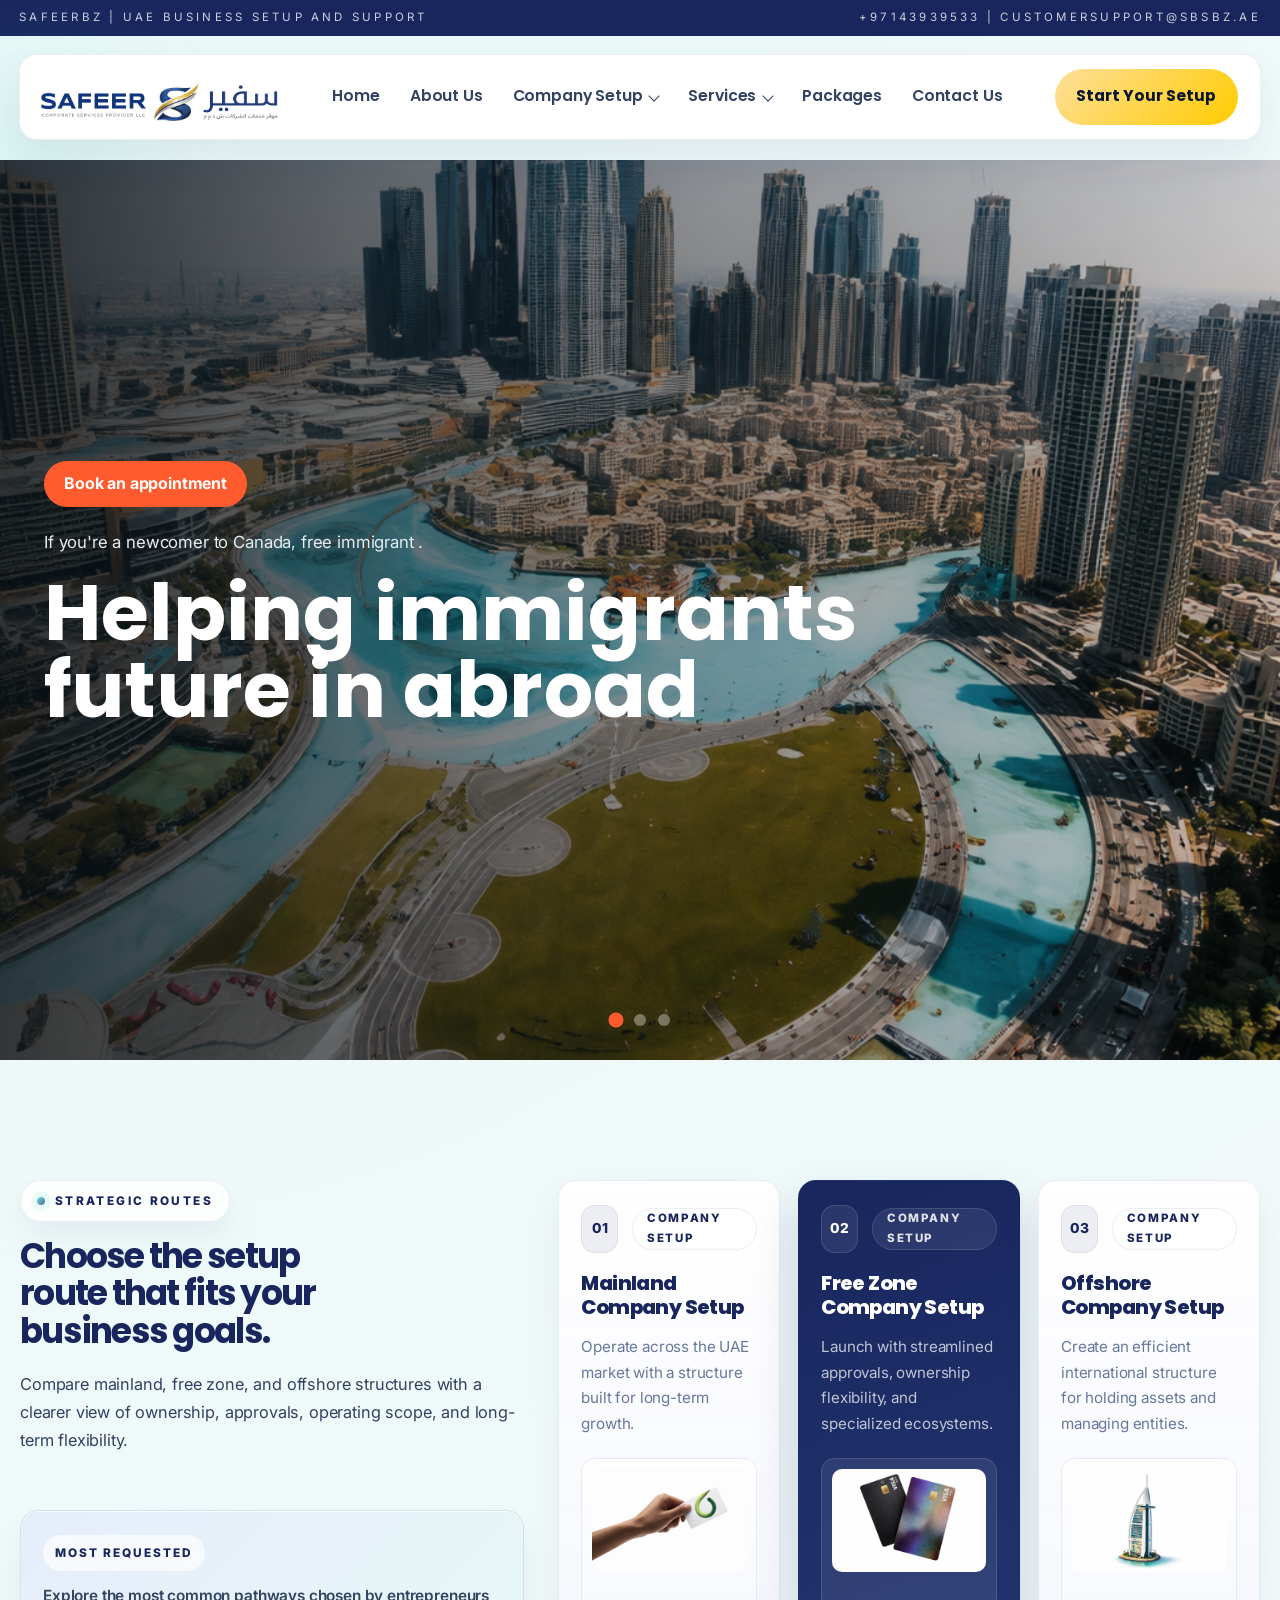
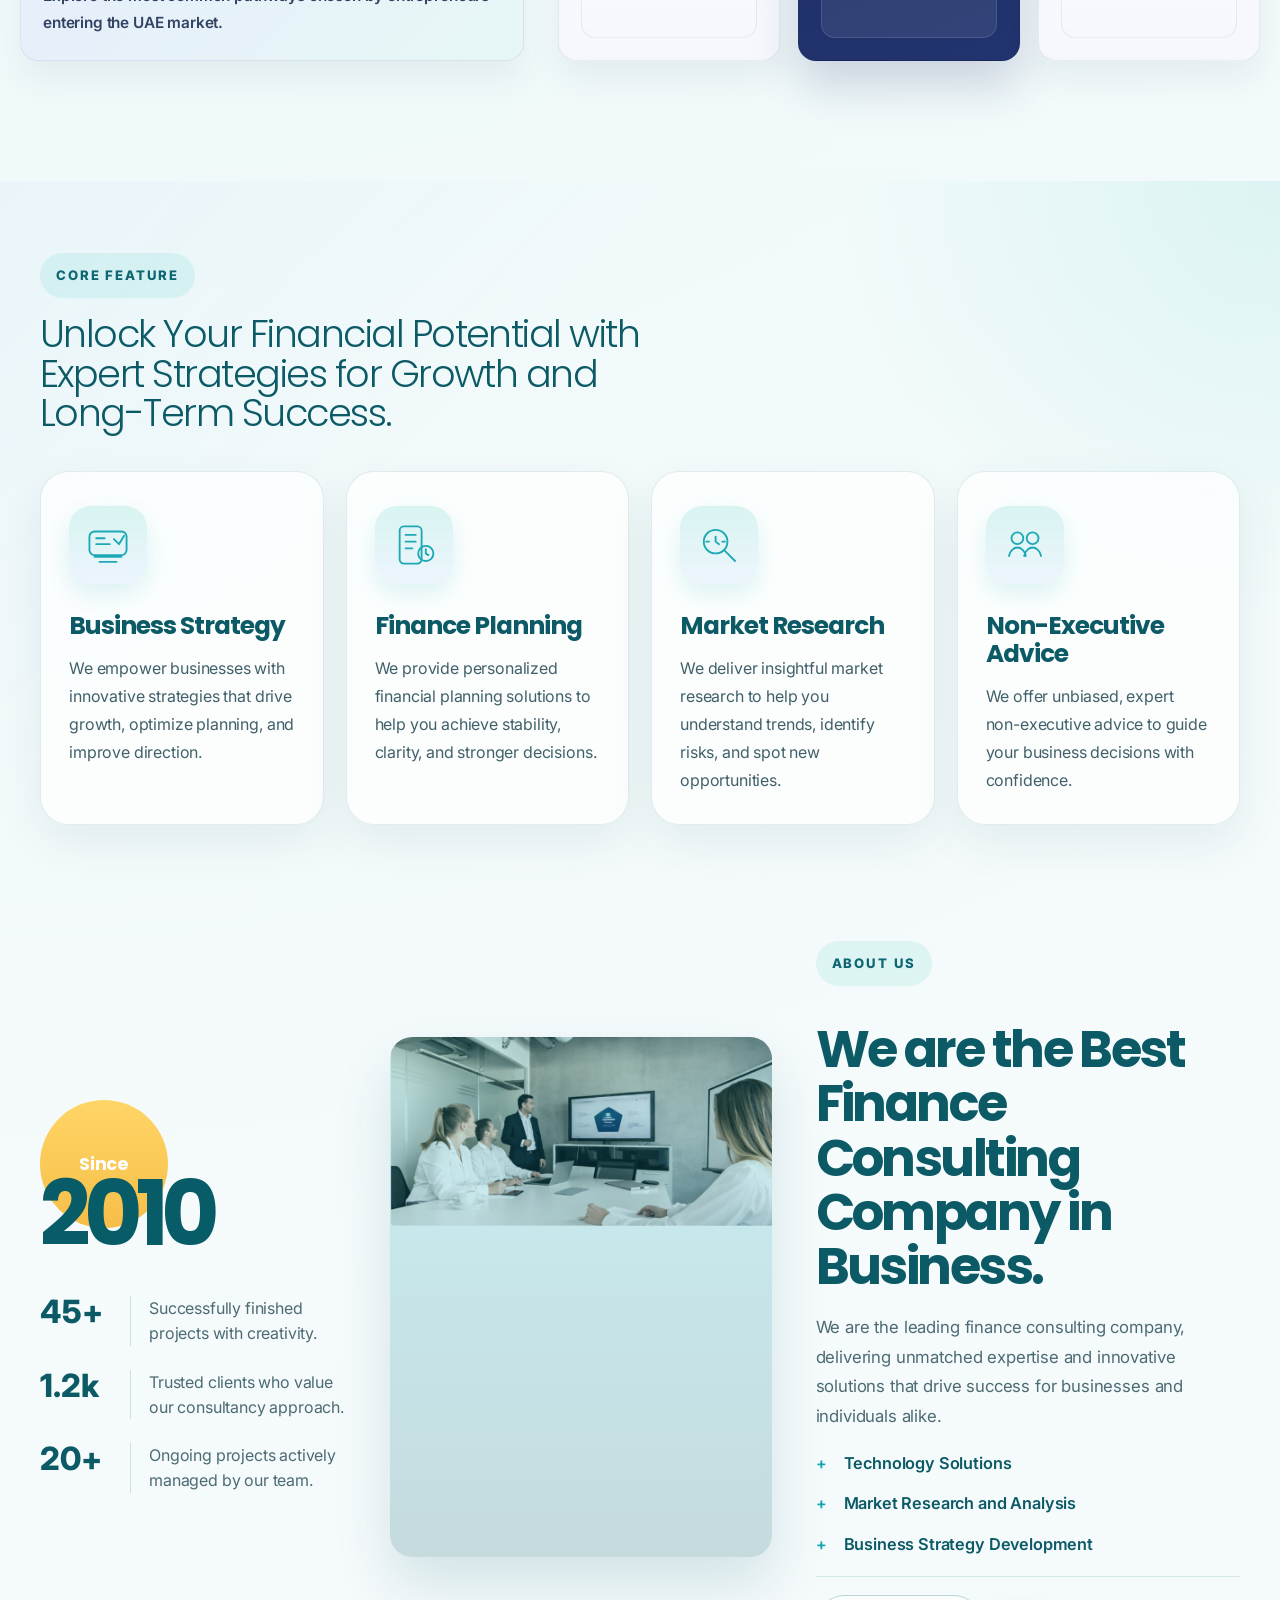
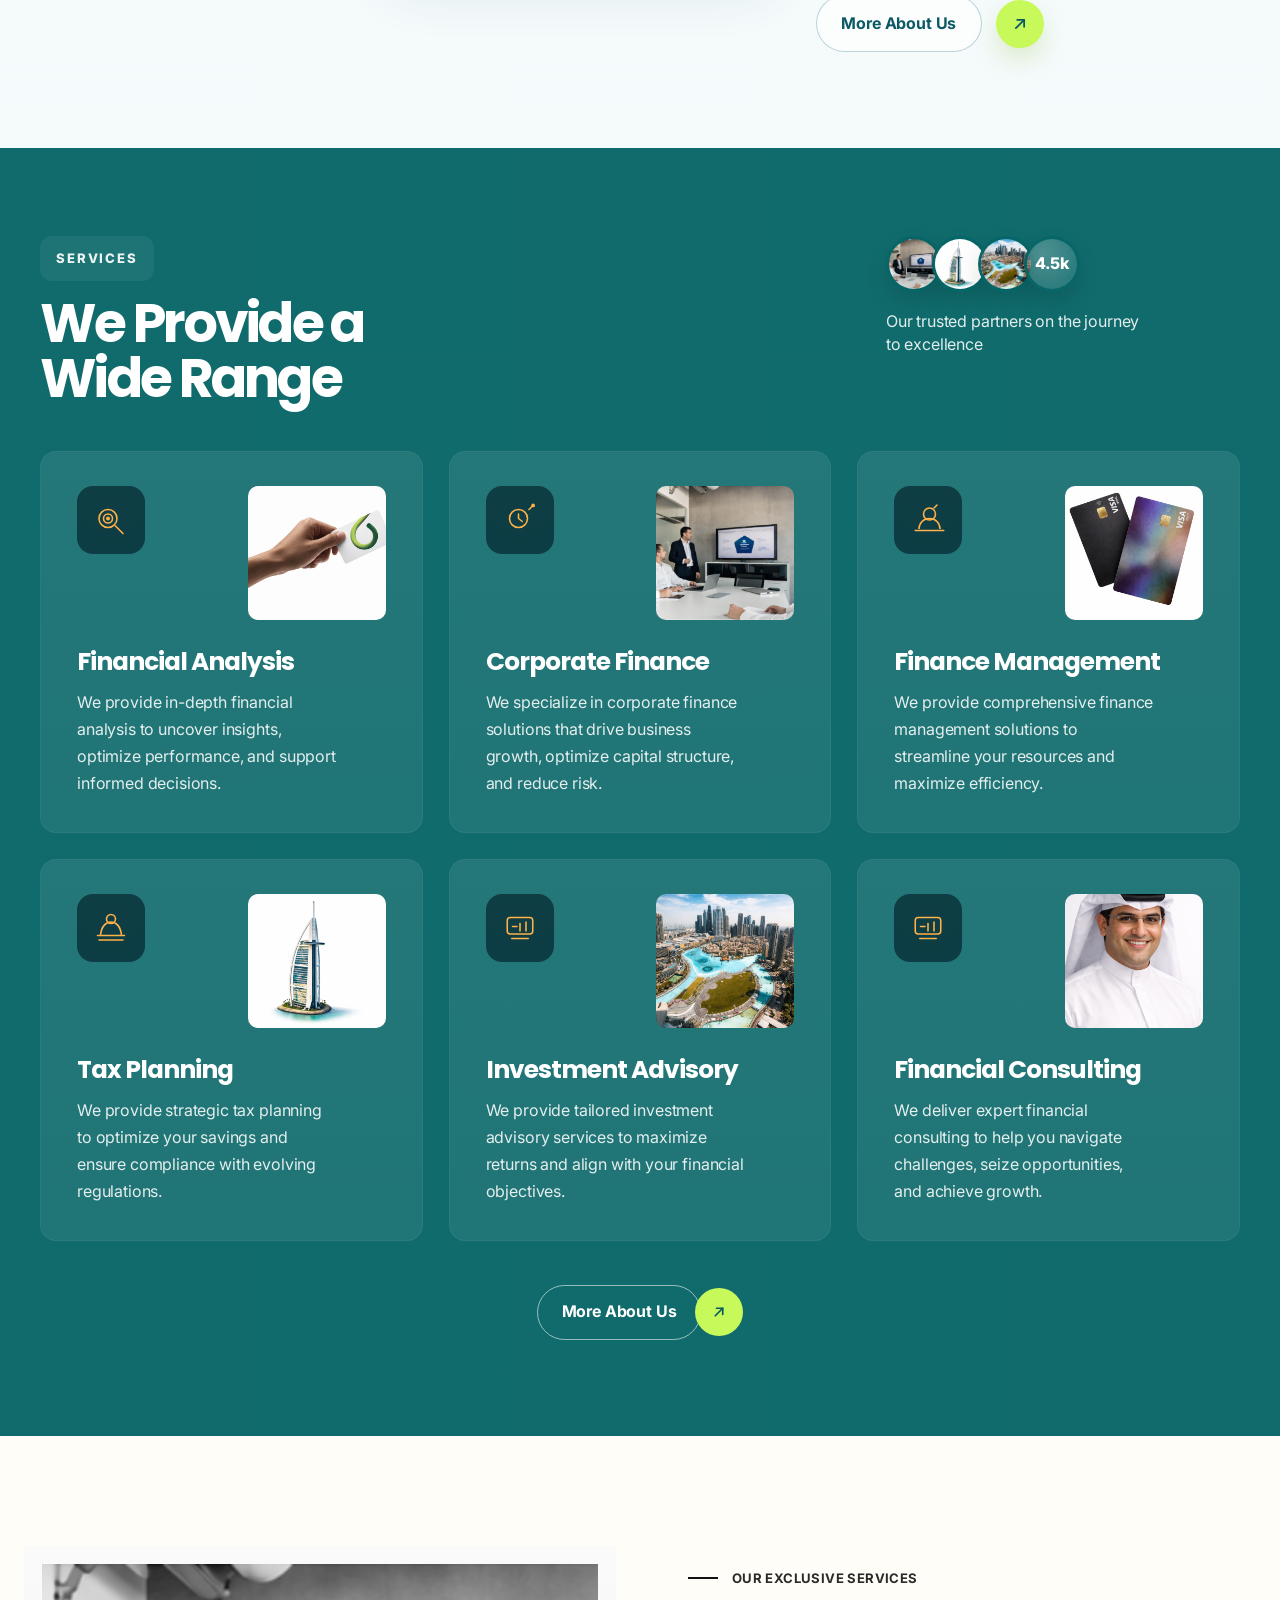
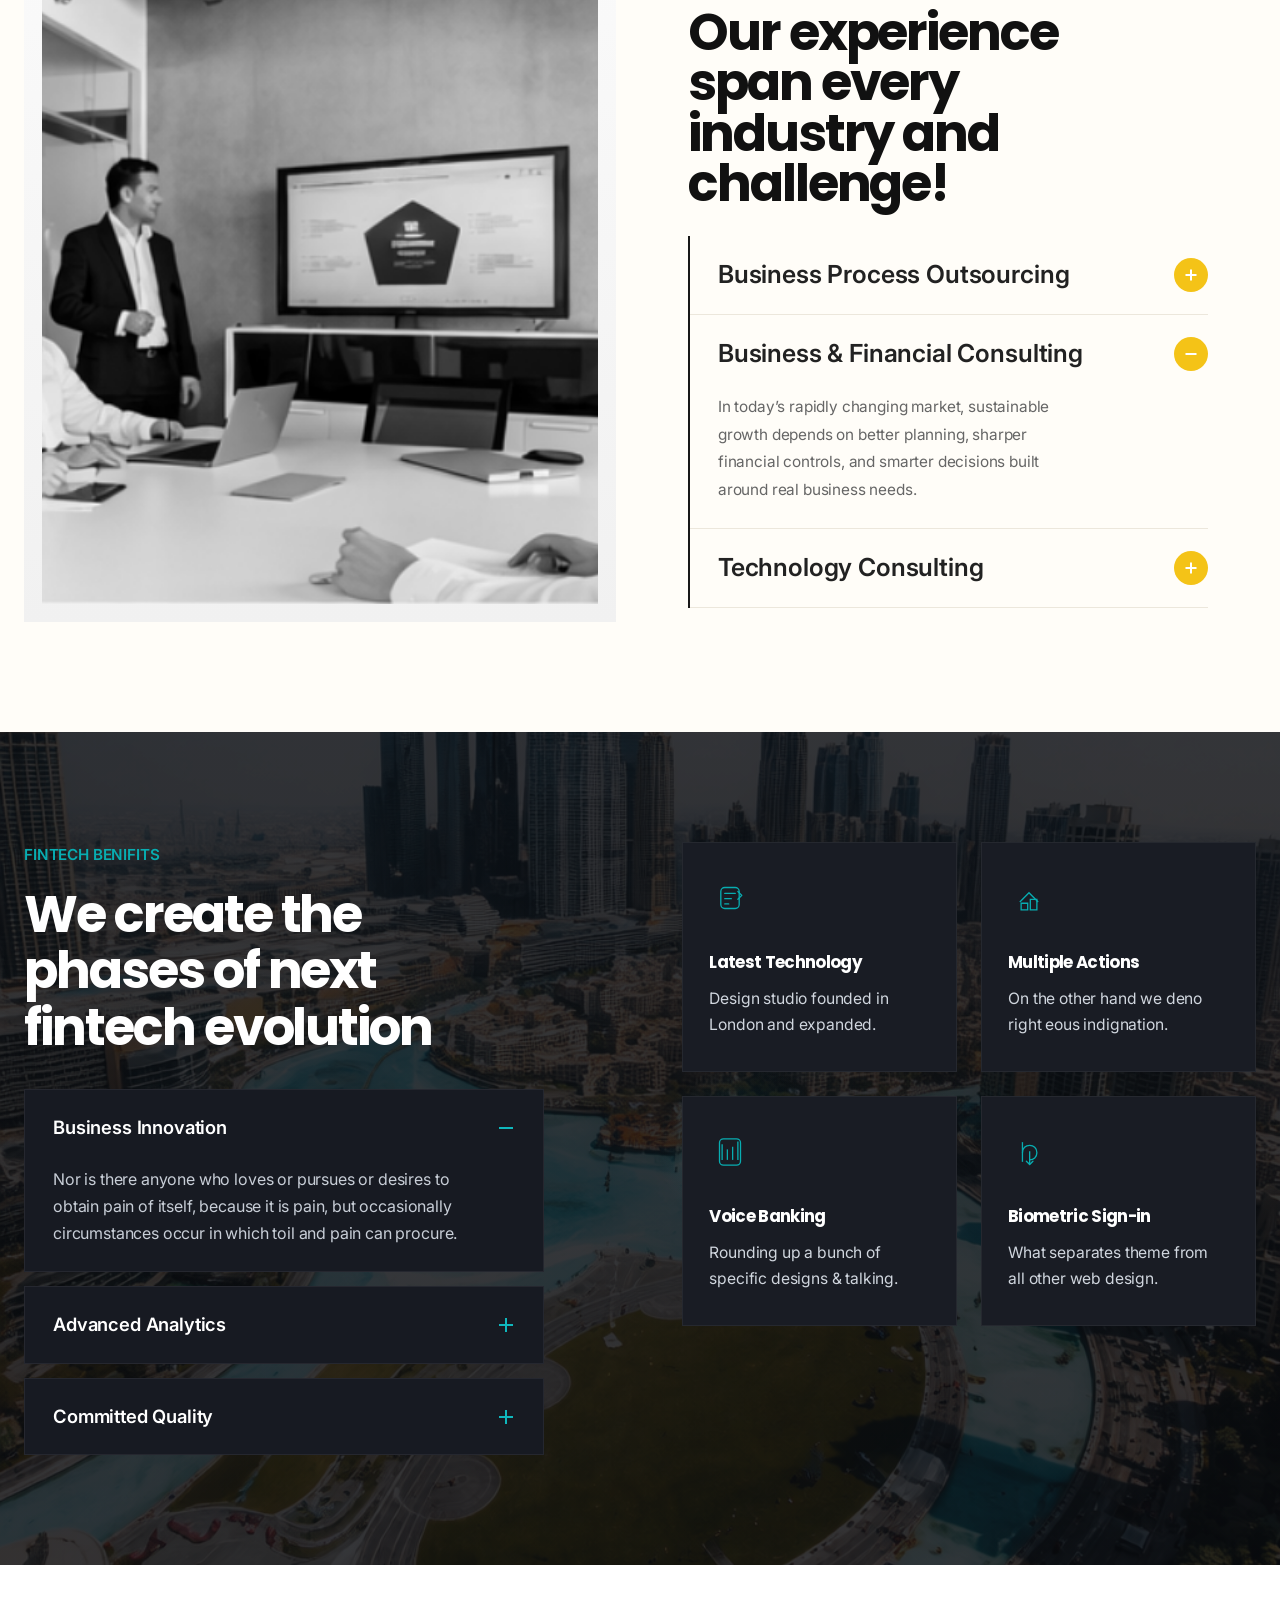
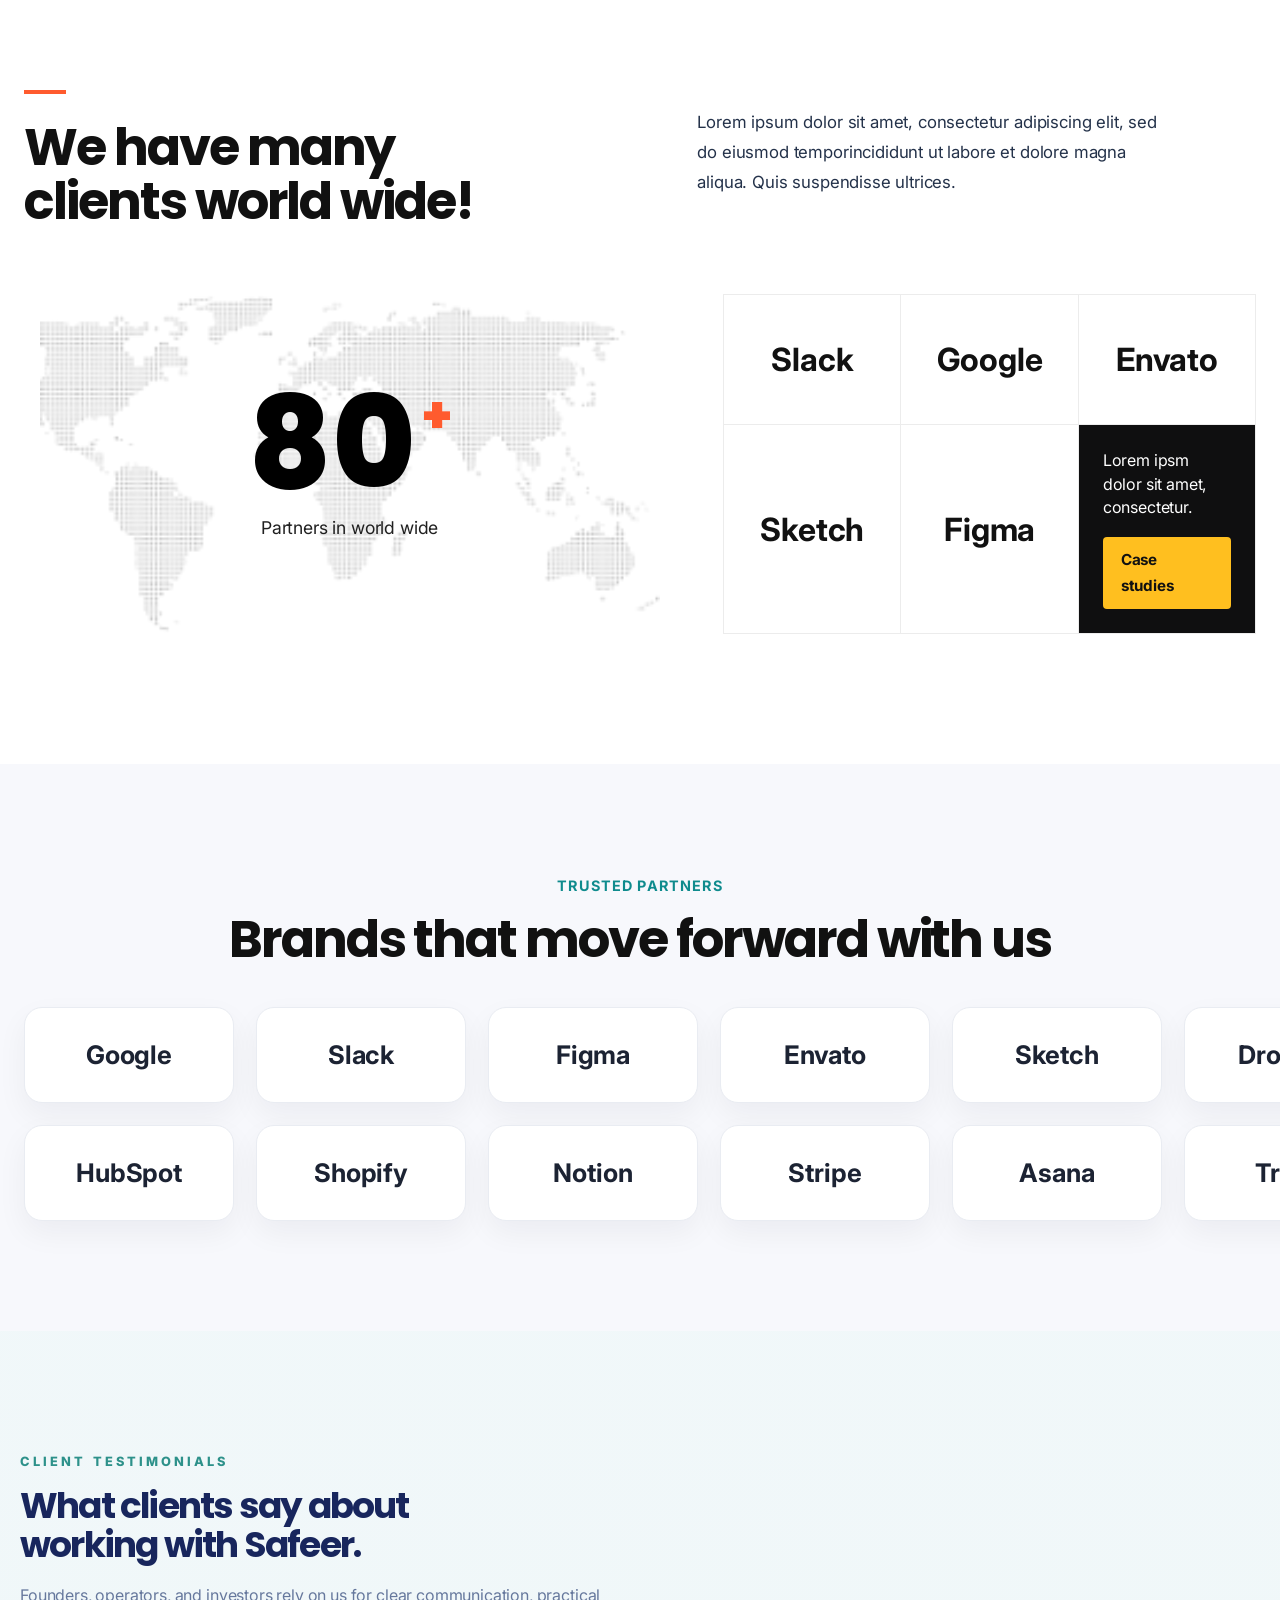
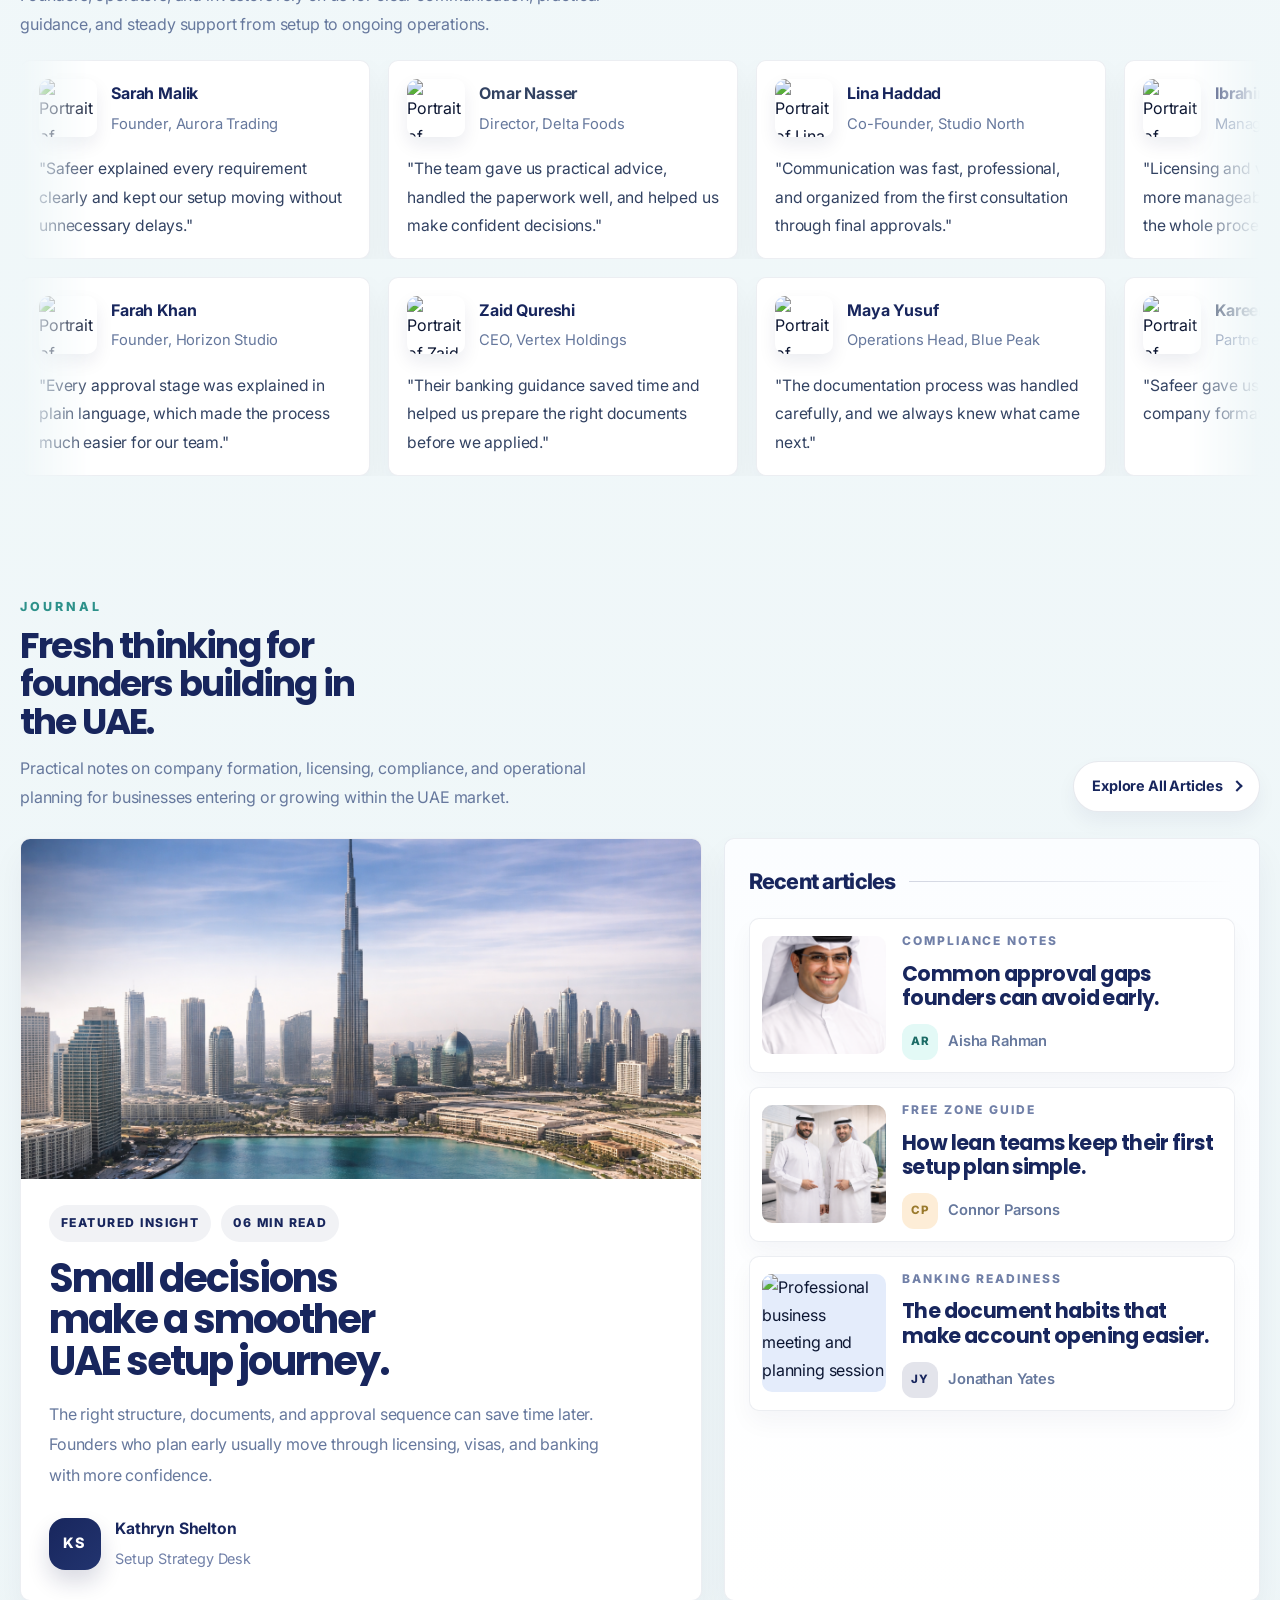
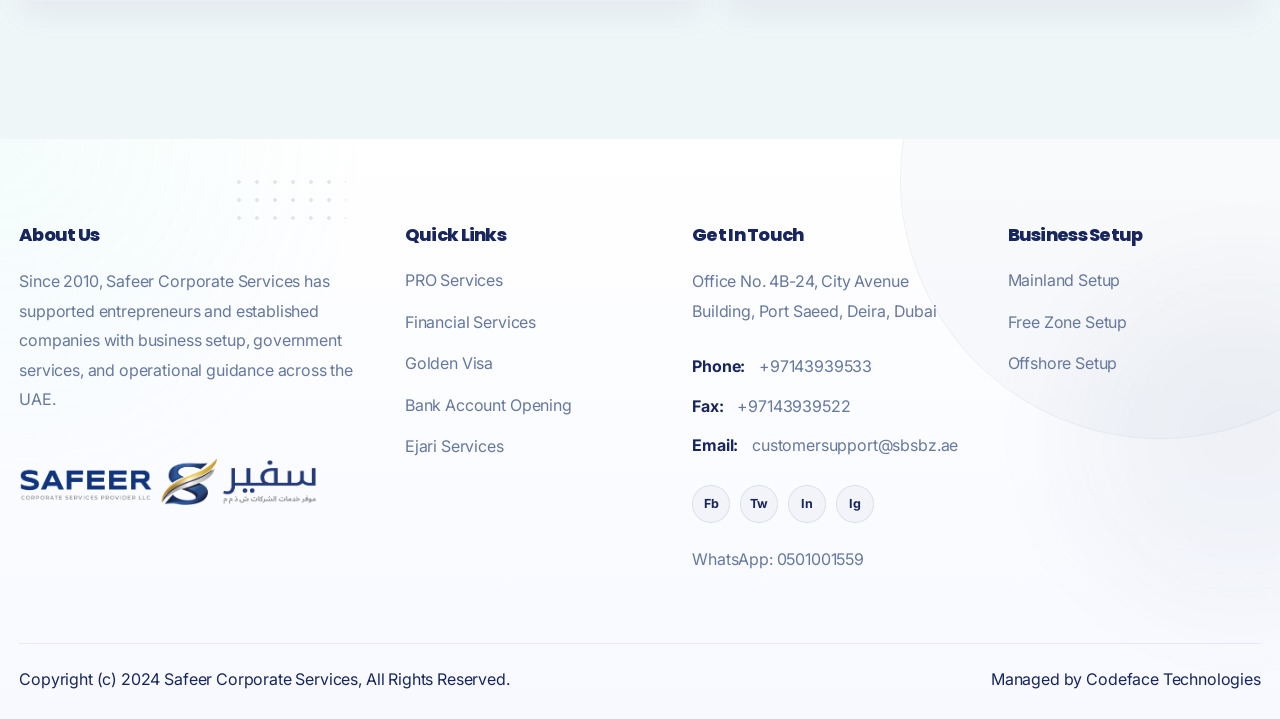
==== safeerbz-ui/index.html @ 19d8e3ab "new updates" ====
<!doctype html>
<html lang="en">
    <head>
        <meta charset="UTF-8" />
        <meta name="viewport" content="width=device-width, initial-scale=1.0" />
        <title>Safeer Business Services</title>
        <link rel="preconnect" href="https://fonts.googleapis.com" />
        <link rel="preconnect" href="https://fonts.gstatic.com" crossorigin />
        <link
            href="https://fonts.googleapis.com/css2?family=Inter:wght@400;500;600;700;800&family=JetBrains+Mono:wght@500;700&family=Poppins:wght@600;700;800&display=swap"
            rel="stylesheet"
        />
        <link rel="stylesheet" href="styles.css" />
        <link rel="stylesheet" href="/safeerbz-ui/new-safeerbx/consultio-hero.css" />
    </head>
    <body>
        <div class="site-shell">
            <div class="topbar">
                <div class="topbar__inner">
                    <p>SAFEERBZ | UAE business setup and support</p>
                    <p>+97143939533 | customersupport@sbsbz.ae</p>
                </div>
            </div>

            <header class="header-wrap">
                <div class="header-card">
                    <a class="brand" href="index.html" aria-label="Safeer home">
                        <img src="assets/Safeer Logo final.png" alt="Safeer logo" />
                    </a>

                    <button class="nav-toggle" type="button" aria-expanded="false" aria-controls="site-nav">
                        <span></span>
                        <span></span>
                        <span></span>
                    </button>

                    <nav class="site-nav" id="site-nav">
                        <a class="site-nav__link" href="index.html">Home</a>
                        <a class="site-nav__link" href="about.html">About Us</a>
                        <div class="site-nav__dropdown">
                            <span class="site-nav__link site-nav__dropdown-toggle site-nav__link--caret">
                                Company Setup
                            </span>
                            <div class="site-nav__menu">
                                <a class="site-nav__menu-link" href="Mainland_Company_Setup.html">Mainland Company Setup</a>
                                <a class="site-nav__menu-link" href="Free_Zone_Company_Setup.html">Free Zone Company Setup</a>
                                <a class="site-nav__menu-link" href="Offshore_Company_Setup.html">Offshore Company Setup</a>
                            </div>
                        </div>
                        <div class="site-nav__dropdown">
                            <span class="site-nav__link site-nav__dropdown-toggle site-nav__link--caret"> Services </span>
                            <div class="site-nav__menu">
                                <a class="site-nav__menu-link" href="PRO_Services.html">PRO Services</a>
                                <a class="site-nav__menu-link" href="Financial_Services.html">Financial Services</a>
                                <a class="site-nav__menu-link" href="Golden_Visa.html">Golden Visa</a>
                                <a class="site-nav__menu-link" href="Bank_Account_Opening.html">Bank Account Opening</a>
                                <a class="site-nav__menu-link" href="Ejari_Services.html">Ejari Services</a>
                            </div>
                        </div>
                        <a class="site-nav__link" href="#">Packages</a>
                        <a class="site-nav__link" href="#">Contact Us</a>
                    </nav>

                    <a class="btn btn--solid header-cta" href="#">Start Your Setup</a>
                </div>
            </header>

            <main class="page">
                 <section class="consultio-immigration-hero" aria-label="Immigration banner">
  <div class="consultio-immigration-hero__slider">
    <div class="consultio-immigration-hero__slide is-active" style="background-image: url('assets/Hero.jpg');">
      <div class="consultio-immigration-hero__overlay"></div>
      <div class="consultio-immigration-hero__container">
        <div class="consultio-immigration-hero__content">
          <a href="#" class="consultio-immigration-hero__badge">Book an appointment</a>
          <p class="consultio-immigration-hero__sub">If you're a newcomer to Canada, free immigrant .</p>
          <h1>Helping immigrants future in abroad</h1>
        </div>
      </div>
    </div>

    <div class="consultio-immigration-hero__slide" style="background-image: url('assets/why-safeer-meeting.jpg');">
      <div class="consultio-immigration-hero__overlay"></div>
      <div class="consultio-immigration-hero__container">
        <div class="consultio-immigration-hero__content">
          <a href="#" class="consultio-immigration-hero__badge">Book an appointment</a>
          <p class="consultio-immigration-hero__sub">If you're a newcomer to Canada, free immigrant services </p>
          <h1>Taking courses to make easier</h1>
        </div>
      </div>
    </div>

    <div class="consultio-immigration-hero__slide" style="background-image: url('assets/card3.jpg');">
      <div class="consultio-immigration-hero__overlay"></div>
      <div class="consultio-immigration-hero__container">
        <div class="consultio-immigration-hero__content">
          <a href="#" class="consultio-immigration-hero__badge">Book an appointment</a>
          <p class="consultio-immigration-hero__sub">If you're a newcomer to Canada, free immigrant services .</p>
          <h1>Taking courses to make easier</h1>
        </div>
      </div>
    </div>
  </div>

  

  <div class="consultio-immigration-hero__dots">
    <button class="is-active" aria-label="Slide 1"></button>
    <button aria-label="Slide 2"></button>
    <button aria-label="Slide 3"></button>
  </div>
</section>

                <section class="strategic-routes">
                    <div class="strategic-routes__container consultio-features__shell">
                        <div class="strategic-routes__content">
                            <p class="strategic-routes__tag">Strategic Routes</p>
                            <h2 class="strategic-routes__title">
                                Choose the setup route that fits your business goals.
                            </h2>
                            <p class="strategic-routes__description">
                                Compare mainland, free zone, and offshore structures with a clearer view of ownership,
                                approvals, operating scope, and long-term flexibility.
                            </p>
                            <div class="strategic-routes__focus">
                            <p class="strategic-routes__focus-tag">Most requested</p>
                                <p class="strategic-routes__focus-text">
                                    Explore the most common pathways chosen by entrepreneurs entering the UAE market.
                                </p>
                            </div>
                        </div>

                        <div class="strategic-routes__cards">
                            <a class="route-card-link" href="Mainland_Company_Setup.html">
                                <article class="route-card">
                                    <div class="route-card__header">
                                        <span class="route-card__number">01</span>
                                        <p class="route-card__tag">Company Setup</p>
                                    </div>
                                    <h3 class="route-card__title">Mainland Company Setup</h3>
                                    <p class="route-card__description">
                                        Operate across the UAE market with a structure built for long-term growth.
                                    </p>
                                    <div class="route-card__image">
                                        <img src="assets/card1.png" alt="Mainland Company Setup" />
                                    </div>
                                </article>
                            </a>

                            <a class="route-card-link" href="Free_Zone_Company_Setup.html">
                                <article class="route-card">
                                    <div class="route-card__header">
                                        <span class="route-card__number">02</span>
                                        <p class="route-card__tag">Company Setup</p>
                                    </div>
                                    <h3 class="route-card__title">Free Zone Company Setup</h3>
                                    <p class="route-card__description">
                                        Launch with streamlined approvals, ownership flexibility, and specialized ecosystems.
                                    </p>
                                    <div class="route-card__image">
                                        <img src="assets/card2.png" alt="Free Zone Company Setup" />
                                    </div>
                                </article>
                            </a>

                            <a class="route-card-link" href="Offshore_Company_Setup.html">
                                <article class="route-card">
                                    <div class="route-card__header">
                                        <span class="route-card__number">03</span>
                                        <p class="route-card__tag">Company Setup</p>
                                    </div>
                                    <h3 class="route-card__title">Offshore Company Setup</h3>
                                    <p class="route-card__description">
                                        Create an efficient international structure for holding assets and managing entities.
                                    </p>
                                    <div class="route-card__image">
                                        <img src="assets/card3.jpg" alt="Offshore Company Setup" />
                                    </div>
                                </article>
                            </a>
                        </div>
                    </div>
                </section>

                <section class="consultio-features" aria-labelledby="consultio-features-title">
      <div class="consultio-features__shell">
        <div class="consultio-features__header">
          <div class="consultio-features__intro">
            <p class="consultio-features__eyebrow">Core Feature</p>
            <h2 id="consultio-features-title">
              Unlock Your Financial Potential with Expert Strategies for Growth and Long-Term Success.
            </h2>
          </div>

          <!-- <a class="consultio-features__cta" href="#">
            <span class="consultio-features__cta-icon" aria-hidden="true">
              <svg viewBox="0 0 24 24" fill="none" role="presentation">
                <path d="M7.5 12H16.5" stroke="currentColor" stroke-width="2" stroke-linecap="round" />
                <path d="M12.5 8L16.5 12L12.5 16" stroke="currentColor" stroke-width="2" stroke-linecap="round" stroke-linejoin="round" />
              </svg>
            </span>
            <span>Specifically For Your Business Find Your Solution</span>
          </a> -->
        </div>

        <div class="consultio-features__grid">
          <article class="consultio-feature-card">
            <div class="consultio-feature-card__icon" aria-hidden="true">
              <svg viewBox="0 0 64 64" fill="none" role="presentation">
                <rect x="10" y="16" width="44" height="28" rx="6" />
                <path d="M16 46H48" stroke-linecap="round" />
                <path d="M22 52H42" stroke-linecap="round" />
                <path d="M18 24H28" stroke-linecap="round" />
                <path d="M18 31H34" stroke-linecap="round" />
                <path d="M39 25L45 31L51 21" stroke-linecap="round" stroke-linejoin="round" />
              </svg>
            </div>
            <h3>Business Strategy</h3>
            <p>We empower businesses with innovative strategies that drive growth, optimize planning, and improve direction.</p>
          </article>

          <article class="consultio-feature-card">
            <div class="consultio-feature-card__icon" aria-hidden="true">
              <svg viewBox="0 0 64 64" fill="none" role="presentation">
                <rect x="15" y="10" width="26" height="44" rx="5" />
                <path d="M22 20H34" stroke-linecap="round" />
                <path d="M22 28H34" stroke-linecap="round" />
                <path d="M22 36H30" stroke-linecap="round" />
                <circle cx="46" cy="42" r="9" />
                <path d="M46 37V42L49 44" stroke-linecap="round" stroke-linejoin="round" />
              </svg>
            </div>
            <h3>Finance Planning</h3>
            <p>We provide personalized financial planning solutions to help you achieve stability, clarity, and stronger decisions.</p>
          </article>

          <article class="consultio-feature-card">
            <div class="consultio-feature-card__icon" aria-hidden="true">
              <svg viewBox="0 0 64 64" fill="none" role="presentation">
                <circle cx="28" cy="28" r="14" />
                <path d="M28 22V28L32 31" stroke-linecap="round" stroke-linejoin="round" />
                <path d="M39 39L51 51" stroke-linecap="round" />
                <path d="M17 28H20" stroke-linecap="round" />
                <path d="M36 28H39" stroke-linecap="round" />
              </svg>
            </div>
            <h3>Market Research</h3>
            <p>We deliver insightful market research to help you understand trends, identify risks, and spot new opportunities.</p>
          </article>

          <article class="consultio-feature-card">
            <div class="consultio-feature-card__icon" aria-hidden="true">
              <svg viewBox="0 0 64 64" fill="none" role="presentation">
                <circle cx="23" cy="24" r="7" />
                <circle cx="41" cy="24" r="7" />
                <path d="M13 45C14.5 38.5 19 35 23 35C27 35 31.5 38.5 33 45" stroke-linecap="round" />
                <path d="M31 45C32.5 38.5 37 35 41 35C45 35 49.5 38.5 51 45" stroke-linecap="round" />
              </svg>
            </div>
            <h3>Non-Executive Advice</h3>
            <p>We offer unbiased, expert non-executive advice to guide your business decisions with confidence.</p>
          </article>
        </div>
      </div>
    </section><section class="consultio-about" aria-labelledby="consultio-about-title">
      <div class="consultio-about__shell">
        <div class="consultio-about__year-panel">
          <div class="consultio-about__year-badge">Since</div>
          <div class="consultio-about__year">2010</div>

          <div class="consultio-about__stats">
            <article class="consultio-about__stat">
              <strong>45+</strong>
              <p>Successfully finished projects with creativity.</p>
            </article>
            <article class="consultio-about__stat">
              <strong>1.2k</strong>
              <p>Trusted clients who value our consultancy approach.</p>
            </article>
            <article class="consultio-about__stat">
              <strong>20+</strong>
              <p>Ongoing projects actively managed by our team.</p>
            </article>
          </div>
        </div>

        <div class="consultio-about__media">
          <img src="assets/why-safeer-meeting.jpg" alt="Safeer team in a financial consulting meeting" />
        </div>

        <div class="consultio-about__content">
          <p class="consultio-about__eyebrow">About Us</p>
          <h2 id="consultio-about-title">We are the Best Finance Consulting Company in Business.</h2>
          <p class="consultio-about__copy">
            We are the leading finance consulting company, delivering unmatched expertise and innovative solutions that
            drive success for businesses and individuals alike.
          </p>

          <ul class="consultio-about__list">
            <li>Technology Solutions</li>
            <li>Market Research and Analysis</li>
            <li>Business Strategy Development</li>
          </ul>

          <div class="consultio-about__actions">
            <a class="consultio-about__button" href="#">More About Us</a>
            <a class="consultio-about__arrow" href="#" aria-label="More about us">
              <svg viewBox="0 0 24 24" fill="none" role="presentation">
                <path d="M7.5 16.5L16.5 7.5" stroke="currentColor" stroke-width="2" stroke-linecap="round" />
                <path d="M9 7.5H16.5V15" stroke="currentColor" stroke-width="2" stroke-linecap="round" stroke-linejoin="round" />
              </svg>
            </a>
          </div>
        </div>
      </div>
    </section>

     <section class="consultio-services" aria-labelledby="consultio-services-title">
      <div class="consultio-services__shell">
        <div class="consultio-services__header">
          <div class="consultio-services__intro">
            <p class="consultio-services__eyebrow">Services</p>
            <h2 id="consultio-services-title">We Provide a Wide Range </h2>
          </div>

          <div class="consultio-services__trust">
            <div class="consultio-services__avatars" aria-hidden="true">
              <img src="assets/why-safeer-meeting.jpg" alt="" />
              <img src="assets/card3.jpg" alt="" />
              <img src="assets/Hero.jpg" alt="" />
              <span>4.5k</span>
            </div>
            <p>Our trusted partners on the journey to excellence</p>
          </div>
        </div>

        <div class="consultio-services__grid">
          <article class="consultio-service-card">
            <div class="consultio-service-card__overlay"></div>
            <div class="consultio-service-card__media">
              <div class="consultio-service-card__icon" aria-hidden="true">
                <svg viewBox="0 0 64 64" fill="none" role="presentation">
                  <circle cx="28" cy="30" r="12" />
                  <circle cx="28" cy="30" r="6" />
                  <path d="M38 40L48 50" stroke-linecap="round" />
                  <circle cx="28" cy="30" r="2.6" fill="currentColor" stroke="none" />
                </svg>
              </div>
              <img src="assets/card1.png" alt="Financial analysis discussion" />
            </div>
            <h3>Financial Analysis</h3>
            <p>We provide in-depth financial analysis to uncover insights, optimize performance, and support informed decisions.</p>
          </article>

          <article class="consultio-service-card">
            <div class="consultio-service-card__overlay"></div>
            <div class="consultio-service-card__media">
              <div class="consultio-service-card__icon" aria-hidden="true">
                <svg viewBox="0 0 64 64" fill="none" role="presentation">
                  <circle cx="30" cy="30" r="12" />
                  <path d="M30 24V30L35 34" stroke-linecap="round" stroke-linejoin="round" />
                  <path d="M44 18L48 14" stroke-linecap="round" />
                  <circle cx="49.5" cy="12.5" r="2.5" fill="currentColor" stroke="none" />
                </svg>
              </div>
              <img src="assets/why-safeer-meeting.jpg" alt="Corporate finance meeting" />
            </div>
            <h3>Corporate Finance</h3>
            <p>We specialize in corporate finance solutions that drive business growth, optimize capital structure, and reduce risk.</p>
          </article>

          <article class="consultio-service-card">
            <div class="consultio-service-card__overlay"></div>
            <div class="consultio-service-card__media">
              <div class="consultio-service-card__icon" aria-hidden="true">
                <svg viewBox="0 0 64 64" fill="none" role="presentation">
                  <path d="M20 44C20 36 26 30 34 30C42 30 48 36 48 44" />
                  <circle cx="34" cy="24" r="8" />
                  <path d="M15 46H53" stroke-linecap="round" />
                  <path d="M40 16L44 12" stroke-linecap="round" />
                </svg>
              </div>
              <img src="assets/card2.png" alt="Finance management" />
            </div>
            <h3>Finance Management</h3>
            <p>We provide comprehensive finance management solutions to streamline your resources and maximize efficiency.</p>
          </article>

          <article class="consultio-service-card">
            <div class="consultio-service-card__overlay"></div>
            <div class="consultio-service-card__media">
              <div class="consultio-service-card__icon" aria-hidden="true">
                <svg viewBox="0 0 64 64" fill="none" role="presentation">
                  <path d="M14 42H50" stroke-linecap="round" />
                  <path d="M18 42C19 30 25 24 32 24C39 24 45 30 46 42" />
                  <circle cx="32" cy="20" r="6" />
                  <path d="M16 48H48" stroke-linecap="round" />
                </svg>
              </div>
              <img src="assets/card3.jpg" alt="Tax planning consultation" />
            </div>
            <h3>Tax Planning</h3>
            <p>We provide strategic tax planning to optimize your savings and ensure compliance with evolving regulations.</p>
          </article>

        

          <article class="consultio-service-card">
            <div class="consultio-service-card__overlay"></div>
            <div class="consultio-service-card__media">
              <div class="consultio-service-card__icon" aria-hidden="true">
                <svg viewBox="0 0 64 64" fill="none" role="presentation">
                  <rect x="15" y="18" width="34" height="22" rx="4" />
                  <path d="M21 46H43" stroke-linecap="round" />
                  <path d="M22 30H28" stroke-linecap="round" />
                  <path d="M32 26V36" stroke-linecap="round" />
                  <path d="M40 24V36" stroke-linecap="round" />
                </svg>
              </div>
              <img src="assets/Hero.jpg" alt="Financial consulting presentation" />
            </div>
          <h3>Investment Advisory</h3>
              <p>We provide tailored investment advisory services to maximize returns and align with your financial objectives.</p>
              </article>

          <article class="consultio-service-card">
            <div class="consultio-service-card__overlay"></div>
            <div class="consultio-service-card__media">
              <div class="consultio-service-card__icon" aria-hidden="true">
                <svg viewBox="0 0 64 64" fill="none" role="presentation">
                  <rect x="15" y="18" width="34" height="22" rx="4" />
                  <path d="M21 46H43" stroke-linecap="round" />
                  <path d="M22 30H28" stroke-linecap="round" />
                  <path d="M32 26V36" stroke-linecap="round" />
                  <path d="M40 24V36" stroke-linecap="round" />
                </svg>
              </div>
              <img src="assets/aboutpageherosectionleft.png" alt="Financial consulting presentation" />
            </div>
            <h3>Financial Consulting</h3>
            <p>We deliver expert financial consulting to help you navigate challenges, seize opportunities, and achieve growth.</p>
          </article>
        </div>

        <div class="consultio-services__footer">
          <a class="consultio-services__button" href="#">
            <span>More About Us</span>
            <span class="consultio-services__button-icon" aria-hidden="true">
              <svg viewBox="0 0 24 24" fill="none" role="presentation">
                <path d="M7.5 16.5L16.5 7.5" stroke="currentColor" stroke-width="2" stroke-linecap="round" />
                <path d="M9 7.5H16.5V15" stroke="currentColor" stroke-width="2" stroke-linecap="round" stroke-linejoin="round" />
              </svg>
            </span>
          </a>
        </div>
      </div>
    </section>

     <section class="consultio-process" aria-labelledby="consultio-process-title">
      <div class="consultio-process__shell">
       

        <div class="consultio-process__layout">
          <div class="consultio-process__media">
            <img src="assets/why-safeer-meeting.jpg" alt="Consulting professional seated for a business discussion" />
          </div>

          <div class="consultio-process__content">
            <div class="consultio-process__label">
              <span class="consultio-process__line"></span>
              <span>OUR EXCLUSIVE SERVICES</span>
            </div>

            <h2 id="consultio-process-title">Our experience span every industry and challenge!</h2>

            <div class="consultio-process__accordion">
              <details class="consultio-process__item">
                <summary>
                  <span>Business Process Outsourcing</span>
                  <span class="consultio-process__toggle" aria-hidden="true"></span>
                </summary>
                <p>
                  We streamline repetitive workflows, improve service consistency, and help teams stay focused on the
                  work that drives sustainable growth.
                </p>
              </details>

              <details class="consultio-process__item" open>
                <summary>
                  <span>Business &amp; Financial Consulting</span>
                  <span class="consultio-process__toggle" aria-hidden="true"></span>
                </summary>
                <p>
                  In today’s rapidly changing market, sustainable growth depends on better planning, sharper financial
                  controls, and smarter decisions built around real business needs.
                </p>
              </details>

              <details class="consultio-process__item">
                <summary>
                  <span>Technology Consulting</span>
                  <span class="consultio-process__toggle" aria-hidden="true"></span>
                </summary>
                <p>
                  From systems planning to digital transformation, we help businesses adopt practical technology that
                  improves speed, visibility, and long-term performance.
                </p>
              </details>
            </div>
          </div>
        </div>
      </div>
    </section>

     <section class="consultio-fintech" aria-labelledby="consultio-fintech-title">
      <div class="consultio-fintech__overlay"></div>
      <div class="consultio-fintech__shell">
        <div class="consultio-fintech__left">
          <p class="consultio-fintech__eyebrow">Fintech Benifits</p>
          <h2 id="consultio-fintech-title">We create the phases of next fintech evolution</h2>

          <div class="consultio-fintech__accordion">
            <details class="consultio-fintech__accordion-item" open>
              <summary>
                <span>Business Innovation</span>
                <span class="consultio-fintech__symbol" aria-hidden="true"></span>
              </summary>
              <p>
                Nor is there anyone who loves or pursues or desires to obtain pain of itself, because it is pain, but
                occasionally circumstances occur in which toil and pain can procure.
              </p>
            </details>

            <details class="consultio-fintech__accordion-item">
              <summary>
                <span>Advanced Analytics</span>
                <span class="consultio-fintech__symbol" aria-hidden="true"></span>
              </summary>
              <p>
                We combine data intelligence and strategic thinking to uncover patterns, reduce uncertainty, and support
                stronger business decisions.
              </p>
            </details>

            <details class="consultio-fintech__accordion-item">
              <summary>
                <span>Committed Quality</span>
                <span class="consultio-fintech__symbol" aria-hidden="true"></span>
              </summary>
              <p>
                Our team focuses on reliable execution, measurable outcomes, and service quality that supports long-term
                financial transformation.
              </p>
            </details>
          </div>
        </div>

        <div class="consultio-fintech__right">
          <article class="consultio-fintech__card consultio-fintech__card--top">
            <div class="consultio-fintech__icon" aria-hidden="true">
              <svg viewBox="0 0 64 64" fill="none" role="presentation">
                <rect x="18" y="16" width="28" height="32" rx="6" />
                <path d="M24 25H40" stroke-linecap="round" />
                <path d="M24 33H34" stroke-linecap="round" />
                <path d="M24 41H30" stroke-linecap="round" />
                <path d="M44 22L50 28L44 34" stroke-linecap="round" stroke-linejoin="round" />
              </svg>
            </div>
            <h3>Latest Technology</h3>
            <p>Design studio founded in London and expanded.</p>
          </article>

          <article class="consultio-fintech__card consultio-fintech__card--upper">
            <div class="consultio-fintech__icon" aria-hidden="true">
              <svg viewBox="0 0 64 64" fill="none" role="presentation">
                <path d="M18 38L32 24L46 38" />
                <path d="M20 40H30V50H20Z" />
                <path d="M34 34H44V50H34Z" />
              </svg>
            </div>
            <h3>Multiple Actions</h3>
            <p>On the other hand we deno right eous indignation.</p>
          </article>

          <article class="consultio-fintech__card consultio-fintech__card--bottom">
            <div class="consultio-fintech__icon" aria-hidden="true">
              <svg viewBox="0 0 64 64" fill="none" role="presentation">
                <path d="M20 44V20" />
                <path d="M28 44V28" />
                <path d="M36 44V24" />
                <path d="M44 44V16" />
                <rect x="16" y="12" width="32" height="40" rx="6" />
              </svg>
            </div>
            <h3>Voice Banking</h3>
            <p>Rounding up a bunch of specific designs &amp; talking.</p>
          </article>

          <article class="consultio-fintech__card consultio-fintech__card--middle">
            <div class="consultio-fintech__icon" aria-hidden="true">
              <svg viewBox="0 0 64 64" fill="none" role="presentation">
                <path d="M22 17V47" />
                <path d="M22 33C22 26 27 22 33 22C39 22 44 26 44 33C44 40 39 44 33 44" />
                <path d="M33 31V51" />
                <path d="M28 46L33 51L38 46" stroke-linecap="round" stroke-linejoin="round" />
              </svg>
            </div>
            <h3>Biometric Sign-in</h3>
            <p>What separates theme from all other web design.</p>
          </article>
        </div>
      </div>
    </section>

      <section class="consultio-partners" aria-labelledby="consultio-partners-title">
  <div class="consultio-partners__shell">
    <div class="consultio-partners__top">
      <div class="consultio-partners__heading">
        <span class="consultio-partners__line"></span>
        <h2 id="consultio-partners-title">We have many clients world wide!</h2>
      </div>

      <div class="consultio-partners__intro">
        <p>
          Lorem ipsum dolor sit amet, consectetur adipiscing elit, sed do eiusmod temporincididunt ut labore et dolore
          magna aliqua. Quis suspendisse ultrices.
        </p>
      </div>
    </div>

    <div class="consultio-partners__grid">
      <div class="consultio-partners__map-card">
        <div class="consultio-partners__map">
          <img src="assets/world-map-dots.png" alt="World map" />
        </div>

        <div class="consultio-partners__counter-wrap">
          <div class="consultio-partners__counter">
            <span class="consultio-counter" data-target="80">0</span>
            <span class="consultio-partners__plus">+</span>
          </div>
          <p>Partners in world wide</p>
        </div>
      </div>

      <div class="consultio-partners__brands">
        <div class="consultio-partners__brand">Slack</div>
        <div class="consultio-partners__brand">Google</div>
        <div class="consultio-partners__brand">Envato</div>
        <div class="consultio-partners__brand">Sketch</div>
        <div class="consultio-partners__brand">Figma</div>

        <div class="consultio-partners__case">
          <p>Lorem ipsm dolor sit amet, consectetur.</p>
          <a href="#">Case studies</a>
        </div>
      </div>
    </div>
  </div>
</section>

<section class="consultio-logo-marquee" aria-label="Trusted partner logos">
  <div class="consultio-logo-marquee__shell">
    <div class="consultio-logo-marquee__head">
      <p class="consultio-logo-marquee__eyebrow">Trusted Partners</p>
      <h2>Brands that move forward with us</h2>
    </div>

    <div class="consultio-logo-marquee__rows">
      <div class="consultio-logo-marquee__track consultio-logo-marquee__track--left">
        <div class="consultio-logo-marquee__group">
          <div class="consultio-logo-card">Google</div>
          <div class="consultio-logo-card">Slack</div>
          <div class="consultio-logo-card">Figma</div>
          <div class="consultio-logo-card">Envato</div>
          <div class="consultio-logo-card">Sketch</div>
          <div class="consultio-logo-card">Dropbox</div>
        </div>
        <div class="consultio-logo-marquee__group" aria-hidden="true">
          <div class="consultio-logo-card">Google</div>
          <div class="consultio-logo-card">Slack</div>
          <div class="consultio-logo-card">Figma</div>
          <div class="consultio-logo-card">Envato</div>
          <div class="consultio-logo-card">Sketch</div>
          <div class="consultio-logo-card">Dropbox</div>
        </div>
      </div>

      <div class="consultio-logo-marquee__track consultio-logo-marquee__track--right">
        <div class="consultio-logo-marquee__group">
          <div class="consultio-logo-card">HubSpot</div>
          <div class="consultio-logo-card">Shopify</div>
          <div class="consultio-logo-card">Notion</div>
          <div class="consultio-logo-card">Stripe</div>
          <div class="consultio-logo-card">Asana</div>
          <div class="consultio-logo-card">Trello</div>
        </div>
        <div class="consultio-logo-marquee__group" aria-hidden="true">
          <div class="consultio-logo-card">HubSpot</div>
          <div class="consultio-logo-card">Shopify</div>
          <div class="consultio-logo-card">Notion</div>
          <div class="consultio-logo-card">Stripe</div>
          <div class="consultio-logo-card">Asana</div>
          <div class="consultio-logo-card">Trello</div>
        </div>
      </div>
    </div>
  </div>
</section>


                <section class="testimonials-section" aria-labelledby="testimonials-title">
                    <div class="testimonials-shell consultio-features__shell">
                        <div class="testimonials-header">
                            <div class="testimonials-copyblock">
                                <p class="testimonials-tag">Client Testimonials</p>
                                <h2 id="testimonials-title">What clients say about working with Safeer.</h2>
                                <p class="testimonials-copy">
                                    Founders, operators, and investors rely on us for clear communication, practical
                                    guidance, and steady support from setup to ongoing operations.
                                </p>
                            </div>
                        </div>

                        <div class="testimonials-marquee testimonials-marquee--left">
                            <div class="testimonials-marquee__track">
                                <div class="testimonials-marquee__group">
                                    <article class="testimonial-chip testimonial-chip--ice">
                                        <div class="testimonial-chip__person">
                                            <img
                                                class="testimonial-chip__photo"
                                                src="https://i.pravatar.cc/120?img=32"
                                                alt="Portrait of Sarah Malik"
                                                loading="lazy"
                                            />
                                            <div>
                                                <strong>Sarah Malik</strong>
                                                <p>Founder, Aurora Trading</p>
                                            </div>
                                        </div>
                                        <p class="testimonial-chip__quote">
                                            "Safeer explained every requirement clearly and kept our setup moving without
                                            unnecessary delays."
                                        </p>
                                    </article>

                                    <article class="testimonial-chip testimonial-chip--navy">
                                        <div class="testimonial-chip__person">
                                            <img
                                                class="testimonial-chip__photo"
                                                src="https://i.pravatar.cc/120?img=15"
                                                alt="Portrait of Omar Nasser"
                                                loading="lazy"
                                            />
                                            <div>
                                                <strong>Omar Nasser</strong>
                                                <p>Director, Delta Foods</p>
                                            </div>
                                        </div>
                                        <p class="testimonial-chip__quote">
                                            "The team gave us practical advice, handled the paperwork well, and helped us
                                            make confident decisions."
                                        </p>
                                    </article>

                                    <article class="testimonial-chip testimonial-chip--mist">
                                        <div class="testimonial-chip__person">
                                            <img
                                                class="testimonial-chip__photo"
                                                src="https://i.pravatar.cc/120?img=47"
                                                alt="Portrait of Lina Haddad"
                                                loading="lazy"
                                            />
                                            <div>
                                                <strong>Lina Haddad</strong>
                                                <p>Co-Founder, Studio North</p>
                                            </div>
                                        </div>
                                        <p class="testimonial-chip__quote">
                                            "Communication was fast, professional, and organized from the first consultation
                                            through final approvals."
                                        </p>
                                    </article>

                                    <article class="testimonial-chip testimonial-chip--sky">
                                        <div class="testimonial-chip__person">
                                            <img
                                                class="testimonial-chip__photo"
                                                src="https://i.pravatar.cc/120?img=12"
                                                alt="Portrait of Ibrahim Noor"
                                                loading="lazy"
                                            />
                                            <div>
                                                <strong>Ibrahim Noor</strong>
                                                <p>Managing Partner, Noor Labs</p>
                                            </div>
                                        </div>
                                        <p class="testimonial-chip__quote">
                                            "Licensing and visa coordination felt far more manageable with one team guiding
                                            the whole process."
                                        </p>
                                    </article>
                                </div>

                                <div class="testimonials-marquee__group" aria-hidden="true">
                                    <article class="testimonial-chip testimonial-chip--ice">
                                        <div class="testimonial-chip__person">
                                            <img
                                                class="testimonial-chip__photo"
                                                src="https://i.pravatar.cc/120?img=32"
                                                alt=""
                                                loading="lazy"
                                            />
                                            <div>
                                                <strong>Sarah Malik</strong>
                                                <p>Founder, Aurora Trading</p>
                                            </div>
                                        </div>
                                        <p class="testimonial-chip__quote">
                                            "Safeer explained every requirement clearly and kept our setup moving without
                                            unnecessary delays."
                                        </p>
                                    </article>

                                    <article class="testimonial-chip testimonial-chip--navy">
                                        <div class="testimonial-chip__person">
                                            <img
                                                class="testimonial-chip__photo"
                                                src="https://i.pravatar.cc/120?img=15"
                                                alt=""
                                                loading="lazy"
                                            />
                                            <div>
                                                <strong>Omar Nasser</strong>
                                                <p>Director, Delta Foods</p>
                                            </div>
                                        </div>
                                        <p class="testimonial-chip__quote">
                                            "The team gave us practical advice, handled the paperwork well, and helped us
                                            make confident decisions."
                                        </p>
                                    </article>

                                    <article class="testimonial-chip testimonial-chip--mist">
                                        <div class="testimonial-chip__person">
                                            <img
                                                class="testimonial-chip__photo"
                                                src="https://i.pravatar.cc/120?img=47"
                                                alt=""
                                                loading="lazy"
                                            />
                                            <div>
                                                <strong>Lina Haddad</strong>
                                                <p>Co-Founder, Studio North</p>
                                            </div>
                                        </div>
                                        <p class="testimonial-chip__quote">
                                            "Communication was fast, professional, and organized from the first consultation
                                            through final approvals."
                                        </p>
                                    </article>

                                    <article class="testimonial-chip testimonial-chip--sky">
                                        <div class="testimonial-chip__person">
                                            <img
                                                class="testimonial-chip__photo"
                                                src="https://i.pravatar.cc/120?img=12"
                                                alt=""
                                                loading="lazy"
                                            />
                                            <div>
                                                <strong>Ibrahim Noor</strong>
                                                <p>Managing Partner, Noor Labs</p>
                                            </div>
                                        </div>
                                        <p class="testimonial-chip__quote">
                                            "Licensing and visa coordination felt far more manageable with one team guiding
                                            the whole process."
                                        </p>
                                    </article>
                                </div>
                            </div>
                        </div>

                        <div class="testimonials-marquee testimonials-marquee--right">
                            <div class="testimonials-marquee__track ">
                                <div class="testimonials-marquee__group">
                                    <article class="testimonial-chip testimonial-chip--mist">
                                        <div class="testimonial-chip__person">
                                            <img
                                                class="testimonial-chip__photo"
                                                src="https://i.pravatar.cc/120?img=5"
                                                alt="Portrait of Farah Khan"
                                                loading="lazy"
                                            />
                                            <div>
                                                <strong>Farah Khan</strong>
                                                <p>Founder, Horizon Studio</p>
                                            </div>
                                        </div>
                                        <p class="testimonial-chip__quote">
                                            "Every approval stage was explained in plain language, which made the process
                                            much easier for our team."
                                        </p>
                                    </article>

                                    <article class="testimonial-chip testimonial-chip--sky">
                                        <div class="testimonial-chip__person">
                                            <img
                                                class="testimonial-chip__photo"
                                                src="https://i.pravatar.cc/120?img=21"
                                                alt="Portrait of Zaid Qureshi"
                                                loading="lazy"
                                            />
                                            <div>
                                                <strong>Zaid Qureshi</strong>
                                                <p>CEO, Vertex Holdings</p>
                                            </div>
                                        </div>
                                        <p class="testimonial-chip__quote">
                                            "Their banking guidance saved time and helped us prepare the right documents
                                            before we applied."
                                        </p>
                                    </article>

                                    <article class="testimonial-chip testimonial-chip--ice">
                                        <div class="testimonial-chip__person">
                                            <img
                                                class="testimonial-chip__photo"
                                                src="https://i.pravatar.cc/120?img=41"
                                                alt="Portrait of Maya Yusuf"
                                                loading="lazy"
                                            />
                                            <div>
                                                <strong>Maya Yusuf</strong>
                                                <p>Operations Head, Blue Peak</p>
                                            </div>
                                        </div>
                                        <p class="testimonial-chip__quote">
                                            "The documentation process was handled carefully, and we always knew what came
                                            next."
                                        </p>
                                    </article>

                                    <article class="testimonial-chip testimonial-chip--navy">
                                        <div class="testimonial-chip__person">
                                            <img
                                                class="testimonial-chip__photo"
                                                src="https://i.pravatar.cc/120?img=61"
                                                alt="Portrait of Kareem Ali"
                                                loading="lazy"
                                            />
                                            <div>
                                                <strong>Kareem Ali</strong>
                                                <p>Partner, Atlas Retail</p>
                                            </div>
                                        </div>
                                        <p class="testimonial-chip__quote">
                                            "Safeer gave us a smooth route from company formation to post-setup support."
                                        </p>
                                    </article>
                                </div>

                                <div class="testimonials-marquee__group" aria-hidden="true">
                                    <article class="testimonial-chip testimonial-chip--mist">
                                        <div class="testimonial-chip__person">
                                            <img
                                                class="testimonial-chip__photo"
                                                src="https://i.pravatar.cc/120?img=5"
                                                alt=""
                                                loading="lazy"
                                            />
                                            <div>
                                                <strong>Farah Khan</strong>
                                                <p>Founder, Horizon Studio</p>
                                            </div>
                                        </div>
                                        <p class="testimonial-chip__quote">
                                            "Every approval stage was explained in plain language, which made the process
                                            much easier for our team."
                                        </p>
                                    </article>

                                    <article class="testimonial-chip testimonial-chip--sky">
                                        <div class="testimonial-chip__person">
                                            <img
                                                class="testimonial-chip__photo"
                                                src="https://i.pravatar.cc/120?img=21"
                                                alt=""
                                                loading="lazy"
                                            />
                                            <div>
                                                <strong>Zaid Qureshi</strong>
                                                <p>CEO, Vertex Holdings</p>
                                            </div>
                                        </div>
                                        <p class="testimonial-chip__quote">
                                            "Their banking guidance saved time and helped us prepare the right documents
                                            before we applied."
                                        </p>
                                    </article>

                                    <article class="testimonial-chip testimonial-chip--ice">
                                        <div class="testimonial-chip__person">
                                            <img
                                                class="testimonial-chip__photo"
                                                src="https://i.pravatar.cc/120?img=41"
                                                alt=""
                                                loading="lazy"
                                            />
                                            <div>
                                                <strong>Maya Yusuf</strong>
                                                <p>Operations Head, Blue Peak</p>
                                            </div>
                                        </div>
                                        <p class="testimonial-chip__quote">
                                            "The documentation process was handled carefully, and we always knew what came
                                            next."
                                        </p>
                                    </article>

                                    <article class="testimonial-chip testimonial-chip--navy">
                                        <div class="testimonial-chip__person">
                                            <img
                                                class="testimonial-chip__photo"
                                                src="https://i.pravatar.cc/120?img=61"
                                                alt=""
                                                loading="lazy"
                                            />
                                            <div>
                                                <strong>Kareem Ali</strong>
                                                <p>Partner, Atlas Retail</p>
                                            </div>
                                        </div>
                                        <p class="testimonial-chip__quote">
                                            "Safeer gave us a smooth route from company formation to post-setup support."
                                        </p>
                                    </article>
                                </div>
                            </div>
                        </div>
                    </div>
                </section>

                

                <section class="blog-section" aria-labelledby="blog-title">
                    <div class="blog-shell consultio-features__shell">
                        <div class="blog-header">
                            <div class="blog-header__copy">
                                <p class="blog-tag">Journal</p>
                                <h2 id="blog-title">Fresh thinking for founders building in the UAE.</h2>
                                <p class="blog-intro">
                                    Practical notes on company formation, licensing, compliance, and operational planning
                                    for businesses entering or growing within the UAE market.
                                </p>
                            </div>
                            <a class="blog-link" href="#">Explore All Articles</a>
                        </div>

                        <div class="blog-layout">
                            <article class="blog-spotlight">
                                <img
                                    class="blog-spotlight__image"
                                    src="./assets/aboutpagetopbanner.png"
                                    alt="Dubai skyline and business district overview"
                                />
                                <div class="blog-spotlight__body">
                                    <div class="blog-spotlight__meta">
                                        <span>Featured Insight</span>
                                        <span>06 min read</span>
                                    </div>
                                    <h3>Small decisions make a smoother UAE setup journey.</h3>
                                    <p>
                                        The right structure, documents, and approval sequence can save time later. Founders
                                        who plan early usually move through licensing, visas, and banking with more
                                        confidence.
                                    </p>
                                    <div class="blog-author">
                                        <span class="blog-author__badge">KS</span>
                                        <div class="blog-author__copy">
                                            <strong>Kathryn Shelton</strong>
                                            <p>Setup Strategy Desk</p>
                                        </div>
                                    </div>
                                </div>
                            </article>

                            <aside class="blog-rail" aria-label="Recent articles">
                                <div class="blog-rail__head">
                                    <p class="blog-rail__label">Recent articles</p>
                                    <span class="blog-rail__line" aria-hidden="true"></span>
                                </div>

                                <div class="blog-rail__list">
                                    <article class="blog-compact">
                                        <img
                                            class="blog-compact__image"
                                            src="./assets/aboutpageherosectionleft.png"
                                            alt="Business advisory presentation in Dubai"
                                        />
                                        <div class="blog-compact__body">
                                            <p class="blog-compact__meta">Compliance Notes</p>
                                            <h3>Common approval gaps founders can avoid early.</h3>
                                            <div class="blog-mini-author">
                                                <span class="blog-mini-author__badge blog-mini-author__badge--teal">AR</span>
                                                <span>Aisha Rahman</span>
                                            </div>
                                        </div>
                                    </article>

                                    <article class="blog-compact">
                                        <img
                                            class="blog-compact__image"
                                            src="./assets/aboutpagebottom.png"
                                            alt="Modern business district view"
                                        />
                                        <div class="blog-compact__body">
                                            <p class="blog-compact__meta">Free Zone Guide</p>
                                            <h3>How lean teams keep their first setup plan simple.</h3>
                                            <div class="blog-mini-author">
                                                <span class="blog-mini-author__badge blog-mini-author__badge--gold">CP</span>
                                                <span>Connor Parsons</span>
                                            </div>
                                        </div>
                                    </article>

                                    <article class="blog-compact">
                                        <img
                                            class="blog-compact__image"
                                            src="https://images.unsplash.com/photo-1517048676732-d65bc937f952?auto=format&fit=crop&fm=jpg&q=80&w=1200"
                                            alt="Professional business meeting and planning session"
                                        />
                                        <div class="blog-compact__body">
                                            <p class="blog-compact__meta">Banking Readiness</p>
                                            <h3>The document habits that make account opening easier.</h3>
                                            <div class="blog-mini-author">
                                                <span class="blog-mini-author__badge blog-mini-author__badge--navy">JY</span>
                                                <span>Jonathan Yates</span>
                                            </div>
                                        </div>
                                    </article>
                                </div>
                            </aside>
                        </div>
                    </div>
                </section>

            </main>

            <footer class="site-footer">
                <div class="site-footer__shell">
                    <div class="site-footer__top">
                        <section class="site-footer__brand">
                            <h2 class="site-footer__heading">About Us</h2>
                            <p class="site-footer__about">
                                Since 2010, Safeer Corporate Services has supported entrepreneurs and established companies
                                with business setup, government services, and operational guidance across the UAE.
                            </p>
                            <img class="site-footer__logo" src="assets/Safeer Logo final.png" alt="Safeer logo" />
                        </section>

                        <section class="site-footer__column">
                            <h2 class="site-footer__heading">Quick Links</h2>
                            <ul class="site-footer__links">
                                <li><a href="PRO_Services.html">PRO Services</a></li>
                                <li><a href="Financial_Services.html">Financial Services</a></li>
                                <li><a href="Golden_Visa.html">Golden Visa</a></li>
                                <li><a href="Bank_Account_Opening.html">Bank Account Opening</a></li>
                                <li><a href="Ejari_Services.html">Ejari Services</a></li>
                            </ul>
                        </section>

                        <section class="site-footer__column">
                            <h2 class="site-footer__heading">Get In Touch</h2>
                            <address class="site-footer__address">
                                Office No. 4B-24, City Avenue Building, Port Saeed, Deira, Dubai
                            </address>
                            <div class="site-footer__details">
                                <p><span>Phone:</span> +97143939533</p>
                                <p><span>Fax:</span> +97143939522</p>
                                <p><span>Email:</span> customersupport@sbsbz.ae</p>
                            </div>
                            <div class="site-footer__socials" aria-label="Social media">
                                <a href="#" aria-label="Facebook">Fb</a>
                                <a href="#" aria-label="Twitter">Tw</a>
                                <a href="#" aria-label="LinkedIn">In</a>
                                <a href="#" aria-label="Instagram">Ig</a>
                            </div>
                            <p class="site-footer__whatsapp">WhatsApp: 0501001559</p>
                        </section>

                        <section class="site-footer__column">
                            <h2 class="site-footer__heading">Business Setup</h2>
                            <ul class="site-footer__links">
                                <li><a href="Mainland_Company_Setup.html">Mainland Setup</a></li>
                                <li><a href="Free_Zone_Company_Setup.html">Free Zone Setup</a></li>
                                <li><a href="Offshore_Company_Setup.html">Offshore Setup</a></li>
                            </ul>
                        </section>
                    </div>

                    <div class="site-footer__bottom">
                        <p>Copyright (c) 2024 Safeer Corporate Services, All Rights Reserved.</p>
                        <p>Managed by Codeface Technologies</p>
                    </div>
                </div>
            </footer>
        </div>

        <script src="main.js"></script>
    </body>
</html>
---- safeerbz-ui/styles.css ----
﻿:root {
  --color-white: #ffffff;
  --color-white-rgb: 255, 255, 255;
  --color-black-rgb: 0, 0, 0;

  --color-primary-50: #eef3ff;
  --color-primary-100: #e4ecfb;
  --color-primary-200: #cfdaf7;
  --color-primary-300: #b2c2ef;
  --color-primary-400: #8fa6dd;
  --color-primary-500: #4868a4;
  --color-primary-600: #31508e;
  --color-primary-700: #22346f;
  --color-primary-800: #18265d;
  --color-primary-900: #111b4a;
  --color-primary-100-rgb: 228, 236, 251;
  --color-primary-500-rgb: 72, 104, 164;
  --color-primary-700-rgb: 34, 52, 111;
  --color-primary-800-rgb: 24, 38, 93;
  --color-primary-900-rgb: 17, 27, 74;

  --color-secondary-50: #eefaf7;
  --color-secondary-100: #def4f2;
  --color-secondary-200: #c6eee7;
  --color-secondary-300: #8eebdf;
  --color-secondary-400: #74e1d3;
  --color-secondary-500: #59c6b1;
  --color-secondary-600: #3ea99d;
  --color-secondary-700: #2d918a;
  --color-secondary-800: #1d6c67;
  --color-secondary-100-rgb: 222, 244, 242;
  --color-secondary-400-rgb: 116, 225, 211;
  --color-secondary-500-rgb: 89, 198, 177;
  --color-secondary-600-rgb: 62, 169, 157;
  --color-secondary-700-rgb: 45, 145, 138;

  --color-accent-50: #fbf4e8;
  --color-accent-100: #f4ecda;
  --color-accent-200: #f1d9a5;
  --color-accent-300: #f1c06e;
  --color-accent-400: #f3a33b;
  --color-accent-500: #d88922;
  --color-accent-600: #b67117;
  --color-accent-700: #9a7a2d;
  --color-accent-400-rgb: 243, 163, 59;
  --color-accent-700-rgb: 154, 122, 45;
  --color-logo-gold-300: #f4d987;
  --color-logo-gold-400: #e4bb5b;
  --color-logo-gold-500: #cc982b;
  --color-logo-gold-600: #a87416;
  --color-logo-gold-400-rgb: 228, 187, 91;

  --color-info-50: #eff7ff;
  --color-info-100: #e4ecfb;
  --color-info-200: #cddcf8;
  --color-info-300: #9fc0f4;
  --color-info-400: #5d9cec;
  --color-info-500: #12a8f4;
  --color-info-600: #3b76b4;
  --color-info-700: #315c9c;
  --color-info-400-rgb: 93, 156, 236;
  --color-info-500-rgb: 18, 168, 244;
  --color-info-600-rgb: 59, 118, 180;
  --color-info-700-rgb: 49, 92, 156;

  --color-success: var(--color-secondary-700);
  --color-warning: var(--color-accent-400);
  --color-error: #c75353;
  --color-info: var(--color-info-500);

  --color-neutral-50: #fbfdff;
  --color-neutral-100: #f8fbff;
  --color-neutral-150: #f7fbff;
  --color-neutral-200: #f6f9ff;
  --color-neutral-250: #f5f8ff;
  --color-neutral-300: #f5f7fd;
  --color-neutral-350: #f7f9ff;
  --color-neutral-400: #f8fbfc;
  --color-neutral-500: #eef7f6;
  --color-neutral-600: #7887ab;
  --color-neutral-700: #66789d;
  --color-neutral-800: #324262;
  --color-neutral-900: #223152;
  --color-neutral-300-rgb: 245, 247, 253;

  --color-text-primary: var(--color-neutral-900);
  --color-text-secondary: var(--color-neutral-800);
  --color-text-muted: var(--color-neutral-700);
  --color-text-soft: #7180a8;
  --color-text-soft-rgb: 113, 128, 168;
  --color-text-inverse: var(--color-white);

  --color-bg-base: var(--color-white);
  --color-bg-subtle: var(--color-neutral-50);
  --color-bg-soft: var(--color-neutral-100);
  --color-bg-tint: var(--color-neutral-200);
  --color-surface-base: var(--color-white);
  --color-surface-elevated: rgba(var(--color-white-rgb), 0.92);
  --color-surface-strong: var(--color-white);
  --color-border-subtle: rgba(var(--color-primary-800-rgb), 0.08);
  --color-border-default: rgba(var(--color-primary-800-rgb), 0.12);
  --color-border-strong: rgba(var(--color-primary-800-rgb), 0.18);
  --color-border-contrast: rgba(var(--color-white-rgb), 0.12);

  --shadow-rgb: 17, 27, 74;
  --shadow-soft-rgb: 23, 34, 79;
  --shadow-ink-rgb: 8, 20, 54;

  --navy: var(--color-primary-800);
  --navy-deep: var(--color-primary-900);
  --navy-soft: var(--color-primary-700);
  --text: var(--color-text-primary);
  --muted: var(--color-text-soft);
  --line: var(--color-border-subtle);
  --line-strong: rgba(var(--color-primary-800-rgb), 0.13);
  --surface: var(--color-surface-elevated);
  --surface-strong: var(--color-surface-strong);
  --teal: var(--color-secondary-400);
  --shadow: 0 30px 80px rgba(var(--shadow-rgb), 0.12);
  --radius-xl: 10px;
  --radius-lg: 10px;
  --radius-md: 10px;
  --radius-sm: 10px;
  --radius-section: 24px;
  --radius-panel: 18px;
  --radius-media: 14px;
  --page-gutter: clamp(28px, 3vw, 48px);
  --content-max: 100%;
  --hero-stage-extra: 0px;
  --font-heading: "Poppins", "Inter", system-ui, -apple-system, BlinkMacSystemFont, "Segoe UI", sans-serif;
  --font-body: "Inter", system-ui, -apple-system, BlinkMacSystemFont, "Segoe UI", sans-serif;
  --font-mono: "JetBrains Mono", "SFMono-Regular", Consolas, "Liberation Mono", Menlo, monospace;
  --lh-tight: 1.06;
  --lh-title: 1.14;
  --lh-body: 1.72;
  --tracking-tight: -0.04em;
}

*,
*::before,
*::after {
  box-sizing: border-box;
}

html {
  scroll-behavior: smooth;
}

body {
  margin: 0;
  min-height: 100vh;
  font-family: var(--font-body);
  font-size: 1rem;
  line-height: var(--lh-body);
  letter-spacing: -0.01em;
  color: var(--text);
  background: var(--color-white);
  text-rendering: optimizeLegibility;
  -webkit-font-smoothing: antialiased;
  -moz-osx-font-smoothing: grayscale;
}

h1,
h2,
h3,
h4,
h5,
h6 {
  font-family: var(--font-heading);
  font-weight: 700;
  line-height: var(--lh-title);
  letter-spacing: var(--tracking-tight);
}

h1 {
  line-height: var(--lh-tight);
}

p,
li,
address,
label,
input,
textarea,
select,
button {
  font-family: inherit;
  line-height: inherit;
}

strong,
b {
  font-weight: 700;
}

code,
pre,
kbd,
samp {
  font-family: var(--font-mono);
}

.sr-only {
  position: absolute;
  width: 1px;
  height: 1px;
  padding: 0;
  margin: -1px;
  overflow: hidden;
  clip: rect(0, 0, 0, 0);
  white-space: nowrap;
  border: 0;
}

img {
  display: block;
  max-width: 100%;
}

a {
  color: inherit;
  text-decoration: none;
}

button,
a {
  transition:
    transform 180ms ease,
    background-color 180ms ease,
    border-color 180ms ease,
    color 180ms ease,
    box-shadow 180ms ease;
}

.site-shell {
  position: relative;
  overflow: clip;
}

.site-shell::before,
.site-shell::after {
  content: "";
  position: absolute;
  inset: auto;
  pointer-events: none;
  border-radius: 999px;
  filter: blur(60px);
  opacity: 0.6;
}

.site-shell::before {
  top: 72px;
  left: -80px;
  width: 220px;
  height: 220px;
  background: rgba(var(--color-secondary-400-rgb), 0.24);
}

.site-shell::after {
  right: -120px;
  bottom: 120px;
  width: 320px;
  height: 320px;
  background: rgba(var(--color-primary-800-rgb), 0.08);
}

.topbar {
  background: var(--navy);
  color: rgba(var(--color-white-rgb), 0.78);
  font-size: 0.72rem;
  letter-spacing: 0.28em;
  text-transform: uppercase;
}

.topbar__inner {
  width: min(var(--content-max), calc(100% - var(--page-gutter)));
  margin: 0 auto;
  padding: 8px 0;
  display: flex;
  align-items: center;
  justify-content: space-between;
  gap: 16px;
}

.topbar__inner p {
  margin: 0;
  white-space: nowrap;
}

.header-wrap {
  position: sticky;
  top: 0;
  z-index: 100;
  padding: 18px 0 20px;
  /* background: linear-gradient(180deg,
      rgba(var(--color-white-rgb), 0.96) 0%,
      rgba(var(--color-white-rgb), 0.88) 72%,
      rgba(var(--color-white-rgb), 0) 100%); */
}

.header-card,
.hero-surface {
  width: min(var(--content-max), calc(100% - var(--page-gutter)));
  margin: 0 auto;
}

.header-card {
  display: flex;
  align-items: center;
  gap: 16px;
  min-height: 84px;
  padding: 14px 22px 14px 20px;
  background: var(--color-white);
  border: 1px solid rgba(var(--color-primary-800-rgb), 0.08);
  border-radius: var(--radius-panel);
  box-shadow: 0 18px 42px rgba(var(--shadow-soft-rgb), 0.08);
}

.brand {
  flex: 0 0 clamp(240px, 18vw, 292px);
  display: flex;
  align-items: center;
}

.brand img {
  width: min(292px, 100%);
  height: auto;
}

.site-nav {
  display: flex;
  flex: 1 1 auto;
  justify-content: center;
  gap: 30px;
  padding: 0 20px;
  color: var(--color-text-secondary);
}

.site-nav__link,
.site-nav__dropdown-toggle {
  display: inline-flex;
  align-items: center;
  gap: 8px;
  padding: 10px 0;
  font-family: var(--font-heading);
  font-size: 0.98rem;
  font-weight: 600;
  white-space: nowrap;
}

.site-nav__link:hover,
.site-nav__link:focus-visible,
.site-nav__dropdown-toggle:hover {
  color: var(--navy);
}

.site-nav__link--caret::after {
  content: "";
  width: 8px;
  height: 8px;
  margin-top: -2px;
  border-right: 1.8px solid currentColor;
  border-bottom: 1.8px solid currentColor;
  transform: rotate(45deg);
}

.site-nav__dropdown {
  position: relative;
}

.site-nav__dropdown::after {
  content: "";
  position: absolute;
  top: 100%;
  left: 50%;
  width: 280px;
  height: 18px;
  transform: translateX(-50%);
}

.site-nav__dropdown-toggle {
  color: inherit;
}

.site-nav__dropdown:hover>.site-nav__dropdown-toggle {
  color: var(--navy);
}

.site-nav__menu {
  position: absolute;
  top: calc(100% + 6px);
  left: 50%;
  z-index: 20;
  display: grid;
  min-width: 260px;
  padding: 10px;
  border: 1px solid rgba(var(--color-primary-800-rgb), 0.08);
  border-radius: 0;
  background: var(--color-white);
  box-shadow: 0 22px 36px rgba(var(--shadow-rgb), 0.16);
  opacity: 0;
  pointer-events: none;
  transform: translateX(-50%) translateY(4px);
  transition:
    opacity 160ms ease,
    transform 160ms ease;
}

.site-nav__dropdown:hover .site-nav__menu {
  opacity: 1;
  pointer-events: auto;
  transform: translateX(-50%) translateY(0);
}

.site-nav__menu-link {
  display: block;
  padding: 10px 12px;
  color: var(--navy);
  font-size: 0.95rem;
  font-weight: 700;
  line-height: 1.6;
}

.site-nav__menu-link:hover,
.site-nav__menu-link:focus-visible {
  background: rgba(var(--color-primary-800-rgb), 0.05);
}

.nav-toggle {
  display: none;
  width: 48px;
  height: 48px;
  border: 1px solid var(--line-strong);
  border-radius: 10px;
  background: var(--color-white);
  cursor: pointer;
}

.nav-toggle span {
  display: block;
  width: 20px;
  height: 2px;
  margin: 5px auto;
  background: var(--navy);
  border-radius: 999px;
}

.btn {
  display: inline-flex;
  align-items: center;
  justify-content: center;
  min-height: 54px;
  padding: 0 28px;
  border-radius: 10px;
  font-family: var(--font-heading);
  font-size: 0.86rem;
  font-weight: 800;
  letter-spacing: 0.22em;
  text-transform: uppercase;
}

.btn:hover,
.btn:focus-visible {
  transform: translateY(-1px);
}

.btn--solid {
  color: var(--navy-deep);
  background: linear-gradient(135deg, var(--color-logo-gold-300), var(--color-logo-gold-500));
  box-shadow:
    inset 0 1px 0 rgba(var(--color-white-rgb), 0.44),
    0 16px 30px rgba(var(--color-logo-gold-400-rgb), 0.34);
}

.btn--solid:hover,
.btn--solid:focus-visible {
  color: var(--navy-deep);
  background: linear-gradient(135deg, var(--color-logo-gold-400), var(--color-logo-gold-600));
}

.header-cta {
  flex: 0 0 auto;
  min-height: 56px;
  padding: 0 30px;
  border-radius: 10px;
  font-size: 0.98rem;
  font-weight: 700;
  letter-spacing: 0;
  text-transform: none;
  box-shadow: none;
}

.btn--ghost {
  color: var(--navy);
  background: var(--color-white);
  border: 1px solid var(--line-strong);
}

.btn--ghost:hover,
.btn--ghost:focus-visible {
  border-color: rgba(var(--color-primary-800-rgb), 0.24);
  box-shadow: 0 16px 30px rgba(var(--color-primary-800-rgb), 0.08);
}

.btn--sidebar {
  width: 100%;
  color: var(--color-white);
  background: rgba(var(--color-white-rgb), 0.1);
  border: 1px solid rgba(var(--color-white-rgb), 0.08);
}

.btn--sidebar:hover,
.btn--sidebar:focus-visible {
  background: rgba(var(--color-white-rgb), 0.16);
}

.page {
  padding: 0px 0 48px;
}

.hero-stage {
  --hero-pin-top: 120px;
  width: min(var(--content-max), calc(100% - var(--page-gutter)));
  margin: 0 auto;
  position: relative;
}

.hero-surface {
  width: 100%;
  margin: 0;
  padding: 18px;
  border: 1px solid rgba(var(--color-primary-800-rgb), 0.08);
  border-radius: var(--radius-section);
  background:
    radial-gradient(circle at 12% 10%, rgba(var(--color-secondary-400-rgb), 0.16), transparent 24%),
    radial-gradient(circle at 88% 18%, rgba(var(--color-primary-500-rgb), 0.1), transparent 28%),
    linear-gradient(180deg, rgba(var(--color-white-rgb), 0.98) 0%, rgba(var(--color-neutral-300-rgb), 0.96) 100%);
  box-shadow: 0 28px 64px rgba(var(--shadow-rgb), 0.1);
  position: relative;
  overflow: hidden;
  isolation: isolate;
}

.hero-surface::before {
  content: "";
  position: absolute;
  inset: 0;
  background:
    linear-gradient(90deg, rgba(var(--color-white-rgb), 0.3), transparent 22%, transparent 78%, rgba(var(--color-white-rgb), 0.18)),
    linear-gradient(180deg, rgba(var(--color-white-rgb), 0.2), transparent 24%);
  pointer-events: none;
}

.hero-grid {
  display: grid;
  grid-template-columns: minmax(0, 1.45fr) minmax(360px, 0.88fr);
  gap: 26px;
  align-items: start;
  padding: 0;
  position: relative;
  z-index: 1;
}

.hero-card {
  --hero-card-padding-x: 10px;
  min-height: 100%;
  display: flex;
  flex-direction: column;
  align-items: flex-start;
  justify-content: flex-start;
  padding: 0 var(--hero-card-padding-x) 0;
  background: transparent;
  border: 0;
  box-shadow: none;
  text-align: left;
  overflow: hidden;
}


.mini-pill {
  display: flex;
  align-items: center;
  gap: 12px;
  width: 100%;
  padding: 10px 16px;
  border: 1px solid var(--line);
  border-radius: 999px;
  color: var(--color-text-muted);
  font-size: 0.76rem;
  font-weight: 800;
  letter-spacing: 0.32em;
  text-transform: uppercase;
}

.mini-pill__dot {
  width: 9px;
  height: 9px;
  border-radius: 50%;
  background: linear-gradient(135deg, var(--color-secondary-300), var(--color-secondary-500));
  box-shadow: 0 0 0 5px rgba(var(--color-secondary-400-rgb), 0.18);
}

.eyebrow,
.sidebar-label,
.stat-card__label {
  margin: 28px 0 0;
  font-size: 0.82rem;
  font-weight: 800;
  letter-spacing: 0.28em;
  text-transform: uppercase;
}

.eyebrow {
  margin-top: 0;
  display: inline-flex;
  align-items: center;
  gap: 10px;
  padding: 10px 16px;
  color: var(--navy);
  font-size: 0.74rem;
  letter-spacing: 0.2em;
  border: 1px solid rgba(var(--color-primary-800-rgb), 0.08);
  border-radius: 999px;
  background: rgba(var(--color-white-rgb), 0.86);
  box-shadow: 0 14px 28px rgba(var(--shadow-rgb), 0.05);
  backdrop-filter: blur(10px);
  -webkit-backdrop-filter: blur(10px);
}

.eyebrow::before {
  content: "";
  width: 8px;
  height: 8px;
  border-radius: 50%;
  background: linear-gradient(135deg, var(--color-secondary-400), var(--color-primary-500));
  box-shadow: 0 0 0 6px rgba(var(--color-secondary-400-rgb), 0.16);
}

.hero-card h1 {
  margin: 22px 0 0;
  max-width: none;
  color: var(--navy);
  font-size: clamp(2.75rem, 4.5vw, 4.4rem);
  font-weight: 600;
  line-height: 0.94;
  letter-spacing: -0.07em;
  text-wrap: balance;
}

.hero-title-line {
  display: block;
  white-space: nowrap;
}

.hero-copy {
  max-width: 60ch;
  margin: 24px 0 0;
  font-size: 1.08rem;
  line-height: 1.78;
  color: var(--color-text-secondary);
}

.hero-actions {
  display: flex;
  flex-wrap: wrap;
  gap: 14px;
  margin-top: 34px;
}

.hero-actions .btn {
  min-height: 58px;
  padding: 0 30px;
  border-radius: 999px;
  font-size: 0.96rem;
  font-weight: 700;
  letter-spacing: -0.01em;
  text-transform: none;
}

.hero-actions .btn--solid {
  color: var(--navy-deep);
  background: linear-gradient(135deg, var(--color-logo-gold-300), var(--color-logo-gold-500));
  box-shadow:
    inset 0 1px 0 rgba(var(--color-white-rgb), 0.44),
    0 18px 32px rgba(var(--color-logo-gold-400-rgb), 0.28);
}

.hero-actions .btn--solid:hover,
.hero-actions .btn--solid:focus-visible {
  color: var(--navy-deep);
  background: linear-gradient(135deg, var(--color-logo-gold-400), var(--color-logo-gold-600));
}

.hero-actions .btn--ghost {
  background: rgba(var(--color-white-rgb), 0.8);
  border-color: rgba(var(--color-primary-800-rgb), 0.08);
  box-shadow: 0 16px 30px rgba(var(--shadow-rgb), 0.06);
  backdrop-filter: blur(10px);
  -webkit-backdrop-filter: blur(10px);
}

.hero-bottom-photo {
  width: 100%;
  margin: 38px 0 0;
  padding: 0;
  border: 0;
  border-radius: var(--radius-panel);
  background: transparent;
  box-shadow: none;
  overflow: hidden;
}

.hero-bottom-photo img,
.hero-bottom-photo iframe,
.hero-bottom-photo video {
  display: block;
  width: 100%;
  aspect-ratio: 16 / 7.2;
  border-radius: 0;
  object-fit: cover;
  border: 0;
  background: var(--color-neutral-900);
}

.feature-strip {
  display: grid;
  grid-template-columns: repeat(4, minmax(0, 1fr));
  gap: 12px;
  margin-top: 44px;
}

.feature-strip span {
  display: inline-flex;
  justify-content: center;
  padding: 16px 10px;
  border: 1px solid var(--line);
  color: var(--color-text-muted);
  font-size: 0.8rem;
  font-weight: 800;
  letter-spacing: 0.24em;
  text-transform: uppercase;
}

.sidebar-card {
  width: 100%;
  position: relative;
  padding: 18px;
  overflow: hidden;
  border: 1px solid rgba(var(--color-primary-800-rgb), 0.16);
  border-radius: var(--radius-panel);
  background:
    radial-gradient(circle at top right, rgba(var(--color-secondary-400-rgb), 0.2), transparent 30%),
    linear-gradient(180deg, var(--color-primary-900) 0%, var(--color-primary-800) 52%, var(--color-primary-700) 100%);
  color: var(--color-white);
  box-shadow: 0 30px 65px rgba(var(--shadow-rgb), 0.22);
}


.sidebar-card::before {
  content: "";
  position: absolute;
  inset: 0 0 auto;
  height: 1px;
  background: linear-gradient(90deg, transparent, rgba(var(--color-white-rgb), 0.3), transparent);
  pointer-events: none;
}

.sidebar-card__image {
  width: 100%;
  aspect-ratio: 0.92;
  border-radius: var(--radius-media);
  object-fit: cover;
  box-shadow: 0 18px 34px rgba(var(--shadow-rgb), 0.24);
}

.sidebar-card__body {
  padding: 24px 8px 8px;
}

.sidebar-card__intro {
  display: grid;
  gap: 12px;
}

.sidebar-label {
  margin: 0;
  display: inline-flex;
  align-items: center;
  justify-content: center;
  width: fit-content;
  padding: 9px 14px;
  color: rgba(var(--color-white-rgb), 0.9);
  font-size: 0.72rem;
  letter-spacing: 0.18em;
  border: 1px solid rgba(var(--color-white-rgb), 0.12);
  border-radius: 999px;
  background: rgba(var(--color-white-rgb), 0.08);
}

.sidebar-card h2 {
  margin: 0;
  max-width: 13ch;
  font-size: clamp(1.42rem, 1.75vw, 1.95rem);
  line-height: 1.08;
  letter-spacing: -0.045em;
}

.sidebar-copy {
  margin: 18px 0 0;
  color: rgba(var(--color-white-rgb), 0.56);
  line-height: 1.8;
}

.sidebar-list {
  display: grid;
  gap: 0;
  margin-top: 24px;
  border-top: 1px solid rgba(var(--color-white-rgb), 0.12);
}

.service-item {
  display: grid;
  grid-template-columns: auto 1fr;
  gap: 18px;
  align-items: center;
  padding: 18px 0;
  background: transparent;
  border: 0;
  border-bottom: 1px solid rgba(var(--color-white-rgb), 0.12);
}

.service-item__number {
  display: inline-flex;
  align-items: center;
  justify-content: center;
  min-width: 48px;
  height: 48px;
  padding: 0 10px;
  border: 1px solid rgba(var(--color-white-rgb), 0.08);
  border-radius: 14px;
  background: linear-gradient(135deg, rgba(var(--color-secondary-400-rgb), 0.22), rgba(var(--color-white-rgb), 0.06));
  color: var(--color-white);
  font-size: 0.86rem;
  font-weight: 800;
  box-shadow: inset 0 1px 0 rgba(var(--color-white-rgb), 0.08);
}

.service-item h3 {
  margin: 0;
  color: var(--color-white);
  font-size: 1.02rem;
  line-height: 1.35;
}

.service-item p {
  margin: 8px 0 0;
  color: rgba(var(--color-white-rgb), 0.48);
  line-height: 1.6;
  font-size: 0.94rem;
}

.sidebar-card .btn--sidebar {
  margin-top: 26px;
  min-height: 58px;
  border-radius: 999px;
  color: var(--navy);
  font-size: 0.96rem;
  font-weight: 700;
  letter-spacing: -0.01em;
  text-transform: none;
  background: rgba(var(--color-white-rgb), 0.96);
  border: 1px solid rgba(var(--color-white-rgb), 0.14);
  box-shadow: 0 18px 32px rgba(var(--shadow-rgb), 0.18);
}

.sidebar-card .btn--sidebar:hover,
.sidebar-card .btn--sidebar:focus-visible {
  background: var(--color-white);
  color: var(--navy-deep);
}

.stats-grid {
  display: grid;
  grid-template-columns: repeat(4, minmax(0, 1fr));
  gap: 18px;
  margin-top: 18px;
}

.stat-card {
  min-height: 220px;
  padding: 26px 24px;
  background: var(--color-white);
  border: 1px solid var(--line);
}

.stat-card__label {
  margin: 0;
  color: var(--color-text-soft);
}

.stat-card strong {
  display: block;
  margin-top: 26px;
  color: var(--navy);
  font-size: clamp(2rem, 2.4vw, 3rem);
  line-height: 1;
}

.stat-card p:last-child {
  margin: 20px 0 0;
  color: var(--color-text-muted);
  line-height: 1.75;
}

.explorer-section {
  width: min(var(--content-max), calc(100% - var(--page-gutter)));
  margin: 34px auto 0;
}

.explorer-options {
  display: flex;
  align-items: stretch;
  gap: 0;
  min-height: 520px;
  overflow: hidden;
}

.explorer-option {
  --option-background: linear-gradient(180deg, var(--color-neutral-200), var(--color-primary-200));
  --option-accent: var(--color-info-400);
  position: relative;
  flex: 1 1 0;
  min-width: 72px;
  padding: 0;
  overflow: hidden;
  border: 0;
  border-radius: 0;
  background:
    var(--option-background) var(--option-bg-position, center) / var(--option-bg-size, auto 120%) no-repeat,
    var(--option-accent);
  cursor: pointer;
  appearance: none;
  box-shadow: 0 20px 44px rgba(var(--shadow-rgb), 0.08);
  transition:
    flex-grow 500ms cubic-bezier(0.05, 0.61, 0.41, 0.95),
    transform 500ms cubic-bezier(0.05, 0.61, 0.41, 0.95),
    border-radius 500ms cubic-bezier(0.05, 0.61, 0.41, 0.95),
    background-size 500ms cubic-bezier(0.05, 0.61, 0.41, 0.95),
    background-position 500ms cubic-bezier(0.05, 0.61, 0.41, 0.95),
    margin 500ms cubic-bezier(0.05, 0.61, 0.41, 0.95);
}

.explorer-option:hover,
.explorer-option:focus-visible {
  transform: translateY(-2px);
}

.explorer-option:focus-visible {
  outline: 2px solid rgba(var(--color-primary-800-rgb), 0.28);
  outline-offset: 4px;
}

.explorer-option.is-active {
  flex-grow: 100;
  background-size: var(--option-bg-size-active, auto 100%);
  background-position: var(--option-bg-position-active, var(--option-bg-position, center));
  border-radius: 0;
}

.explorer-option:not(.is-active) {
  flex-grow: 1;
}

.explorer-option__shadow {
  position: absolute;
  inset: auto 0 0;
  height: 150px;
  transition: box-shadow 500ms cubic-bezier(0.05, 0.61, 0.41, 0.95);
}

.explorer-option.is-active .explorer-option__shadow {
  box-shadow:
    inset 0 -150px 130px -120px rgba(var(--color-black-rgb), 0.95),
    inset 0 -180px 160px -110px rgba(var(--color-black-rgb), 0.86);
}

.explorer-option:not(.is-active) .explorer-option__shadow {
  box-shadow:
    inset 0 -120px 120px -120px rgba(var(--color-black-rgb), 0.9),
    inset 0 -120px 120px -100px rgba(var(--color-black-rgb), 0.6);
}

.explorer-option__label {
  position: absolute;
  right: 0;
  bottom: 18px;
  left: 18px;
  display: flex;
  align-items: center;
  gap: 14px;
  min-height: 52px;
  transition:
    left 500ms cubic-bezier(0.05, 0.61, 0.41, 0.95),
    bottom 500ms cubic-bezier(0.05, 0.61, 0.41, 0.95);
}

.explorer-option__icon {
  flex: 0 0 52px;
  display: inline-flex;
  align-items: center;
  justify-content: center;
  width: 52px;
  height: 52px;
  border-radius: 999px;
  background: var(--color-white);
  color: var(--option-accent);
  box-shadow: 0 10px 20px rgba(var(--shadow-ink-rgb), 0.12);
}

.explorer-option__icon svg {
  width: 22px;
  height: 22px;
  fill: none;
  stroke: currentColor;
  stroke-width: 2;
  stroke-linecap: round;
  stroke-linejoin: round;
}

.explorer-option__info {
  min-width: 0;
  color: var(--color-white);
  text-align: left;
  white-space: nowrap;
}

.explorer-option__info>span {
  position: relative;
  display: block;
  transition:
    left 500ms cubic-bezier(0.05, 0.61, 0.41, 0.95),
    opacity 500ms ease-out;
}

.explorer-option__main {
  font-size: 1.1rem;
  font-weight: 800;
  letter-spacing: -0.02em;
}

.explorer-option__sub {
  margin-top: 2px;
  font-size: 0.98rem;
  line-height: 1.3;
  opacity: 0.92;
  transition-delay: 100ms;
}

.explorer-option.is-active .explorer-option__info>span {
  left: 0;
  opacity: 1;
}

.explorer-option:not(.is-active) .explorer-option__label {
  bottom: 12px;
  left: 10px;
}

.explorer-option:not(.is-active) .explorer-option__info>span {
  left: 20px;
  opacity: 0;
}

.explorer-option:nth-child(3) {
  --option-bg-size: auto 100%;
  --option-bg-size-active: auto 100%;
  --option-bg-position: center 44%;
  --option-bg-position-active: center 44%;
}

.explorer-option:nth-child(4) {
  --option-bg-size: auto 100%;
  --option-bg-size-active: auto 100%;
  --option-bg-position: center 42%;
  --option-bg-position-active: center 42%;
}

.explorer-option--text-mask {
  isolation: isolate;
  background: var(--color-white);
}

.explorer-option__mask-surface,
.explorer-option__mask-initial,
.explorer-option__mask-title {
  position: absolute;
  inset: 0;
  pointer-events: none;
  transition:
    opacity 340ms ease,
    transform 420ms cubic-bezier(0.05, 0.61, 0.41, 0.95);
}

.explorer-option__mask-surface {
  z-index: 1;
  background: var(--color-white);
  opacity: 1;
}

.explorer-option__mask-initial,
.explorer-option__mask-title {
  z-index: 2;
  display: grid;
  place-content: center;
  justify-items: center;
  text-align: center;
}

.explorer-option__mask-initial {
  padding: 12px 6px;
  font-size: clamp(4.75rem, 6vw, 6.5rem);
  font-weight: 800;
  line-height: 0.82;
  letter-spacing: -0.08em;
  opacity: 1;
  transform: scale(1);
}

.explorer-option__mask-title {
  gap: 0.02em;
  padding: 40px;
  opacity: 0;
  transform: translateY(18px);
}

.explorer-option__mask-initial,
.explorer-option__mask-title span {
  color: transparent;
  background-image: var(--option-background);
  background-size: cover;
  background-position: center;
  background-repeat: no-repeat;
  -webkit-background-clip: text;
  background-clip: text;
  -webkit-text-fill-color: transparent;
}

.explorer-option__mask-title span {
  display: block;
  font-size: clamp(2.65rem, 4.4vw, 5.9rem);
  font-weight: 800;
  line-height: 0.94;
  letter-spacing: -0.055em;
}

.explorer-option--text-mask.is-active {
  background: var(--color-white);
}

.explorer-option--text-mask.is-active .explorer-option__mask-initial {
  opacity: 0;
  transform: scale(0.86);
}

.explorer-option--text-mask.is-active .explorer-option__mask-title {
  opacity: 1;
  transform: translateY(0);
}

.explorer-option:nth-child(3).explorer-option--text-mask:not(.is-active) {
  background: var(--color-info-500);
}

.explorer-option:nth-child(3).explorer-option--text-mask:not(.is-active) .explorer-option__mask-surface {
  background: var(--color-info-500);
}

@media (min-width: 921px) {
  .explorer-options {
    min-height: 700px;
  }

  .explorer-option {
    min-width: 90px;
    max-width: none;
  }

  .explorer-option.is-active {
    flex-grow: 3.25;
    max-width: 65%;
  }

  .explorer-option:not(.is-active) {
    flex-grow: 1;
  }

  .explorer-option:first-child.is-active {
    flex-grow: 7.15;
    max-width: 70%;
  }

  .explorer-option:first-child:not(.is-active) {
    min-width: 300px;
    flex-grow: 6.2;
  }

  .explorer-option:nth-child(2):not(.is-active),
  .explorer-option:nth-child(3):not(.is-active),
  .explorer-option:nth-child(4):not(.is-active) {
    min-width: 70px;
    flex-grow: 1;
  }

  .explorer-option--text-mask.is-active .explorer-option__mask-title {
    padding: 40px;
  }

  .explorer-option--text-mask.is-active .explorer-option__mask-title span {
    font-size: clamp(3rem, 4.8vw, 6rem);
  }
}

.strategic-routes {
  padding: 120px 0px;
}

.strategic-routes__container {
  display: grid;
  grid-template-columns: minmax(0, 0.92fr) minmax(0, 1.28fr);
  gap: 34px;
  align-items: start;
}

.strategic-routes__content {
  display: flex;
  flex-direction: column;
  gap: 0;
  align-self: stretch;
}

.strategic-routes__tag {
  display: inline-flex;
  align-items: center;
  gap: 10px;
  width: fit-content;
  margin: 0 0 16px;
  padding: 10px 16px;
  color: var(--navy);
  font-size: 0.74rem;
  font-weight: 800;
  letter-spacing: 0.2em;
  text-transform: uppercase;
  border: 1px solid rgba(var(--color-primary-800-rgb), 0.08);
  border-radius: 999px;
  background: rgba(var(--color-white-rgb), 0.88);
  box-shadow: 0 14px 28px rgba(var(--shadow-rgb), 0.05);
}

.strategic-routes__tag::before {
  content: "";
  width: 8px;
  height: 8px;
  border-radius: 50%;
  background: linear-gradient(135deg, var(--color-secondary-400), var(--color-primary-500));
  box-shadow: 0 0 0 6px rgba(var(--color-secondary-400-rgb), 0.14);
}

.strategic-routes__title {
  margin: 0 0 20px;
  max-width: 14ch;
  color: var(--navy);
  font-size: clamp(1.9rem, 2.7vw, 2.45rem);
  line-height: 1.08;
  font-weight: 700;
  letter-spacing: -0.05em;
}

.strategic-routes__description {
  margin: 0 0 32px;
  color: var(--color-text-secondary);
  font-size: 1.02rem;
  line-height: 1.72;
}

.strategic-routes__focus {
  margin-top: auto;
  padding: 24px 22px;
  border: 1px solid rgba(var(--color-primary-800-rgb), 0.08);
  border-radius: var(--radius-panel);
  background:
    linear-gradient(135deg, rgba(var(--color-primary-100-rgb), 0.95), rgba(var(--color-secondary-100-rgb), 0.72)),
    rgba(var(--color-white-rgb), 0.92);
  color: var(--navy);
  box-shadow:
    inset 0 1px 0 rgba(var(--color-white-rgb), 0.64),
    0 18px 34px rgba(var(--shadow-rgb), 0.06);
}

.strategic-routes__focus-tag {
  display: inline-flex;
  align-items: center;
  margin: 0 0 12px;
  padding: 8px 12px;
  border-radius: 999px;
  background: rgba(var(--color-white-rgb), 0.7);
  color: var(--navy);
  font-size: 0.74rem;
  font-weight: 800;
  letter-spacing: 0.16em;
  text-transform: uppercase;
}

.strategic-routes__focus-text {
  margin: 0;
  color: var(--color-text-secondary);
  font-size: 0.96rem;
  line-height: 1.72;
  font-weight: 600;
}

.strategic-routes__cards {
  display: grid;
  grid-template-columns: repeat(3, 1fr);
  gap: 18px;
}

.route-card-link {
  display: block;
  color: inherit;
  text-decoration: none;
}

.route-card {
  display: flex;
  flex-direction: column;
  min-height: 100%;
  padding: 24px 22px 22px;
  background:
    linear-gradient(180deg, rgba(var(--color-white-rgb), 0.98), rgba(var(--color-neutral-300-rgb), 0.96)),
    var(--color-white);
  border: 1px solid rgba(var(--color-primary-800-rgb), 0.08);
  border-radius: var(--radius-panel);
  position: relative;
  overflow: hidden;
  cursor: pointer;
  box-shadow: 0 18px 34px rgba(var(--shadow-rgb), 0.06);
  transition: background 220ms ease, border-color 220ms ease, box-shadow 220ms ease, transform 220ms ease;
}

.route-card-link:nth-child(2) .route-card {
  background: linear-gradient(160deg, var(--color-primary-800) 0%, var(--color-primary-700) 100%);
  border: 1px solid rgba(var(--color-primary-800-rgb), 0.18);
  box-shadow: 0 24px 46px rgba(var(--color-primary-800-rgb), 0.18);
}

.route-card-link:hover .route-card,
.route-card-link:focus-visible .route-card {
  border-color: rgba(var(--color-primary-800-rgb), 0.14);
  box-shadow: 0 24px 46px rgba(var(--shadow-rgb), 0.12);
  transform: translateY(-6px);
}

.route-card__header {
  display: flex;
  align-items: center;
  justify-content: space-between;
  gap: 14px;
  margin-bottom: 18px;
}

.route-card__number {
  display: flex;
  align-items: center;
  justify-content: center;
  width: 48px;
  height: 48px;
  background: rgba(var(--color-primary-800-rgb), 0.07);
  border: 1px solid rgba(var(--color-primary-800-rgb), 0.08);
  border-radius: var(--radius-media);
  color: var(--navy);
  font-weight: 800;
  font-size: 0.86rem;
}

.route-card__tag {
  margin: 0;
  display: inline-flex;
  align-items: center;
  justify-content: center;
  min-height: 38px;
  padding: 0 14px;
  color: var(--navy);
  font-size: 0.72rem;
  font-weight: 800;
  letter-spacing: 0.14em;
  text-transform: uppercase;
  border: 1px solid rgba(var(--color-primary-800-rgb), 0.08);
  border-radius: 999px;
  background: rgba(var(--color-white-rgb), 0.8);
}

.route-card__title {
  margin: 0 0 14px;
  color: var(--navy);
  font-size: 1.24rem;
  line-height: 1.24;
  font-weight: 800;
  letter-spacing: -0.03em;
}

.route-card__description {
  margin: 0 0 22px;
  color: var(--color-text-muted);
  font-size: 0.95rem;
  line-height: 1.68;
  flex-grow: 1;
}

.route-card__image {
  margin-top: auto;
  min-height: 180px;
  padding: 10px;
  overflow: hidden;
  border: 1px solid rgba(var(--color-primary-800-rgb), 0.08);
  border-radius: var(--radius-media);
  background: linear-gradient(180deg, rgba(var(--color-white-rgb), 0.9), rgba(var(--color-neutral-300-rgb), 0.94));
}

.route-card__image img {
  width: 100%;
  height: 100%;
  border-radius: var(--radius-sm);
  object-fit: cover;
  transition: transform 260ms ease;
}

.route-card-link:hover .route-card__image img,
.route-card-link:focus-visible .route-card__image img {
  transform: scale(1.04);
}

.route-card-link:nth-child(2) .route-card__number {
  background: rgba(var(--color-white-rgb), 0.08);
  border-color: rgba(var(--color-white-rgb), 0.12);
  color: var(--color-white);
}

.route-card-link:nth-child(2) .route-card__tag {
  background: rgba(var(--color-white-rgb), 0.08);
  border-color: rgba(var(--color-white-rgb), 0.12);
  color: rgba(var(--color-white-rgb), 0.86);
}

.route-card-link:nth-child(2) .route-card__title {
  color: var(--color-white);
}

.route-card-link:nth-child(2) .route-card__description {
  color: rgba(var(--color-white-rgb), 0.72);
}

.route-card-link:nth-child(2) .route-card__image {
  border-color: rgba(var(--color-white-rgb), 0.12);
  background: rgba(var(--color-white-rgb), 0.08);
}

@media (max-width: 768px) {
  .strategic-routes__container {
    grid-template-columns: 1fr;
    gap: 32px;
  }

  .strategic-routes__cards {
    grid-template-columns: 1fr;
  }
}

.strategic-routes--motion::before {
  opacity: 0.4;
  transform: translate3d(-10%, 0, 0) scale(1.06);
  transition:
    opacity 900ms ease,
    transform 1300ms cubic-bezier(0.22, 1, 0.36, 1);
}

.strategic-routes--motion::after {
  content: "";
  position: absolute;
  right: -4%;
  bottom: -12%;
  width: clamp(220px, 24vw, 320px);
  aspect-ratio: 1;
  border-radius: 50%;
  pointer-events: none;
  background:
    radial-gradient(circle,
      rgba(var(--color-logo-gold-400-rgb), 0.16) 0%,
      rgba(var(--color-secondary-400-rgb), 0.16) 34%,
      rgba(var(--color-white-rgb), 0) 74%);
  filter: blur(18px);
  opacity: 0;
  transform: translate3d(14%, 18%, 0) scale(0.78);
  transition:
    opacity 840ms ease 120ms,
    transform 1400ms cubic-bezier(0.22, 1, 0.36, 1) 120ms;
}

.strategic-routes--motion .strategic-routes__content>* {
  opacity: 0;
  transform: translate3d(0, 24px, 0);
  transition:
    opacity 560ms ease,
    transform 820ms cubic-bezier(0.22, 1, 0.36, 1);
}

.strategic-routes--motion .strategic-routes__content>*:nth-child(1) {
  transition-delay: 80ms;
}

.strategic-routes--motion .strategic-routes__content>*:nth-child(2) {
  transition-delay: 180ms;
}

.strategic-routes--motion .strategic-routes__content>*:nth-child(3) {
  transition-delay: 280ms;
}

.strategic-routes--motion .strategic-routes__content>*:nth-child(4) {
  transition-delay: 380ms;
}

.strategic-routes--motion .route-card-link {
  opacity: 0;
  transform: translate3d(0, 54px, 0) scale(0.94);
  transition:
    opacity 560ms ease,
    transform 920ms cubic-bezier(0.2, 1, 0.32, 1);
}

.strategic-routes--motion .route-card-link:nth-child(1) {
  transition-delay: 340ms;
}

.strategic-routes--motion .route-card-link:nth-child(2) {
  transition-delay: 460ms;
}

.strategic-routes--motion .route-card-link:nth-child(3) {
  transition-delay: 580ms;
}

.strategic-routes--motion .route-card__image img {
  transform: scale(1.12);
  transition:
    transform 1400ms cubic-bezier(0.22, 1, 0.36, 1),
    filter 900ms ease;
  filter: saturate(0.82);
}

.strategic-routes--motion.is-visible::before {
  opacity: 1;
  transform: none;
}

.strategic-routes--motion.is-visible::after {
  opacity: 1;
  transform: none;
  animation: strategic-routes-glow 7.4s ease-in-out 1s infinite alternate;
}

.strategic-routes--motion.is-visible .strategic-routes__content>* {
  opacity: 1;
  transform: none;
}

.strategic-routes--motion.is-visible .route-card-link {
  opacity: 1;
  transform: none;
}

.strategic-routes--motion.is-visible .route-card-link:nth-child(1) {
  animation: strategic-routes-card-float 6s ease-in-out 1.2s infinite;
}

.strategic-routes--motion.is-visible .route-card-link:nth-child(2) {
  animation: strategic-routes-card-float 6s ease-in-out 1.45s infinite;
}

.strategic-routes--motion.is-visible .route-card-link:nth-child(3) {
  animation: strategic-routes-card-float 6s ease-in-out 1.7s infinite;
}

.strategic-routes--motion.is-visible .route-card__image img {
  transform: scale(1);
  filter: none;
}

@keyframes strategic-routes-glow {
  0% {
    transform: translate3d(0, 0, 0) scale(1);
  }

  100% {
    transform: translate3d(-8%, -4%, 0) scale(1.08);
  }
}

@keyframes strategic-routes-card-float {

  0%,
  100% {
    transform: translate3d(0, 0, 0);
  }

  50% {
    transform: translate3d(0, -10px, 0);
  }
}

@media (prefers-reduced-motion: reduce) {

  .strategic-routes--motion::before,
  .strategic-routes--motion::after,
  .strategic-routes--motion .strategic-routes__content>*,
  .strategic-routes--motion .route-card-link,
  .strategic-routes--motion .route-card__image img {
    animation: none !important;
    opacity: 1 !important;
    transform: none !important;
    filter: none !important;
    transition: none !important;
  }
}

.name-checker-section {
  width: min(var(--content-max), calc(100% - var(--page-gutter)));
  margin: 34px auto 0;
}

.name-checker {
  position: relative;
  display: flex;
  flex-direction: column;
  justify-content: center;
  min-height: 720px;
  padding: 44px clamp(24px, 4vw, 56px) 36px;
  overflow: hidden;
  border: 1px solid rgba(var(--color-primary-800-rgb), 0.08);
  border-radius: var(--radius-section);
  background:
    radial-gradient(circle at 18% 16%, rgba(var(--color-secondary-400-rgb), 0.14), transparent 28%),
    radial-gradient(circle at 84% 18%, rgba(var(--color-primary-500-rgb), 0.12), transparent 24%),
    linear-gradient(180deg, rgba(var(--color-white-rgb), 0.96) 0%, rgba(var(--color-white-rgb), 0.78) 36%, rgba(var(--color-white-rgb), 0.14) 100%),
    url("assets/backgroundwhiteimage.png") center bottom / cover no-repeat;
  box-shadow: 0 28px 64px rgba(var(--shadow-rgb), 0.12);
  isolation: isolate;
}

.name-checker::before,
.name-checker::after {
  content: "";
  position: absolute;
  pointer-events: none;
}

.name-checker::before {
  inset: 0;
  background: linear-gradient(120deg, rgba(var(--color-white-rgb), 0.22), transparent 38%);
  z-index: 0;
}

.name-checker::after {
  display: none;
}

.name-checker__content,
.name-checker__highlights {
  position: relative;
  z-index: 1;
}

.name-checker__content {
  position: relative;
  max-width: 700px;
  margin: 0 auto;
  padding: clamp(30px, 4vw, 42px) clamp(24px, 4vw, 38px);
  border: 1px solid rgba(var(--color-primary-800-rgb), 0.08);
  border-radius: var(--radius-panel);
  background:
    linear-gradient(180deg, rgba(var(--color-white-rgb), 0.92), rgba(var(--color-white-rgb), 0.74)),
    rgba(var(--color-white-rgb), 0.78);
  box-shadow:
    0 26px 50px rgba(var(--shadow-rgb), 0.1),
    inset 0 1px 0 rgba(var(--color-white-rgb), 0.62);
  backdrop-filter: blur(14px);
  -webkit-backdrop-filter: blur(14px);
  text-align: center;
}

.name-checker__content::before {
  content: "";
  position: absolute;
  top: 0;
  left: 24px;
  right: 24px;
  height: 1px;
  background: linear-gradient(90deg, transparent, rgba(var(--color-secondary-400-rgb), 0.55), transparent);
}

.name-checker__eyebrow {
  display: inline-flex;
  align-items: center;
  gap: 8px;
  margin: 0 0 16px;
  padding: 10px 15px;
  color: var(--navy);
  font-size: 0.75rem;
  font-weight: 800;
  letter-spacing: 0.16em;
  text-transform: uppercase;
  border: 1px solid rgba(var(--color-primary-800-rgb), 0.08);
  border-radius: 999px;
  background: rgba(var(--color-white-rgb), 0.88);
  box-shadow: 0 10px 22px rgba(var(--shadow-rgb), 0.05);
  backdrop-filter: blur(8px);
  -webkit-backdrop-filter: blur(8px);
}

.name-checker__eyebrow::before {
  content: "";
  width: 8px;
  height: 8px;
  border-radius: 50%;
  background: linear-gradient(135deg, var(--color-secondary-400), var(--color-primary-500));
  box-shadow: 0 0 0 6px rgba(var(--color-secondary-400-rgb), 0.14);
}

.name-checker__content h2 {
  margin: 0;
  color: var(--navy);
  font-size: clamp(2.05rem, 3.8vw, 3.05rem);
  line-height: 1;
  letter-spacing: -0.05em;
  max-width: 12ch;
  margin-inline: auto;
}

.name-checker__copy {
  max-width: 58ch;
  margin: 18px auto 0;
  color: var(--color-text-secondary);
  font-size: 1.02rem;
  line-height: 1.72;
}

.name-checker__actions {
  display: flex;
  justify-content: center;
  flex-wrap: wrap;
  gap: 12px;
  margin-top: 28px;
}

.name-checker__button {
  display: inline-flex;
  align-items: center;
  justify-content: center;
  gap: 10px;
  min-height: 56px;
  padding: 0 30px;
  border: 1px solid transparent;
  border-radius: 999px;
  font-family: var(--font-heading);
  font-size: 0.95rem;
  font-weight: 700;
  letter-spacing: -0.01em;
  text-transform: none;
  line-height: 1;
  box-shadow: 0 14px 28px rgba(var(--shadow-rgb), 0.1);
}

.name-checker__button::after {
  content: "";
  width: 8px;
  height: 8px;
  margin-top: -1px;
  border-top: 2px solid currentColor;
  border-right: 2px solid currentColor;
  transform: rotate(45deg);
}

.name-checker__button--primary {
  color: var(--navy-deep);
  background: linear-gradient(135deg, var(--color-logo-gold-300), var(--color-logo-gold-500));
  box-shadow:
    inset 0 1px 0 rgba(var(--color-white-rgb), 0.42),
    0 18px 32px rgba(var(--color-logo-gold-400-rgb), 0.28);
}

.name-checker__button--primary:hover,
.name-checker__button--primary:focus-visible {
  color: var(--navy-deep);
  background: linear-gradient(135deg, var(--color-logo-gold-400), var(--color-logo-gold-600));
}

.name-checker__button--secondary {
  color: var(--navy);
  background: rgba(var(--color-white-rgb), 0.92);
  border-color: rgba(var(--color-primary-800-rgb), 0.08);
}

.name-checker__button--secondary:hover,
.name-checker__button--secondary:focus-visible {
  background: var(--color-white);
  border-color: rgba(var(--color-primary-800-rgb), 0.18);
}

.name-checker__highlights {
  position: absolute;
  right: clamp(24px, 4vw, 56px);
  bottom: 34px;
  left: clamp(24px, 4vw, 56px);
  display: grid;
  grid-template-columns: repeat(2, minmax(0, 292px));
  align-items: center;
  justify-content: space-between;
  gap: 22px;
  margin-top: 0;
  padding-top: 0;
}

.name-checker__highlights::before {
  display: none;
}

.name-checker__badge {
  position: relative;
  display: flex;
  align-items: center;
  gap: 14px;
  max-width: 292px;
  min-height: 88px;
  padding: 18px 20px;
  background: linear-gradient(180deg, rgba(var(--color-white-rgb), 0.92), rgba(var(--color-white-rgb), 0.78));
  border: 1px solid rgba(var(--color-primary-800-rgb), 0.08);
  border-radius: var(--radius-panel);
  box-shadow:
    0 18px 34px rgba(var(--shadow-rgb), 0.08),
    inset 0 1px 0 rgba(var(--color-white-rgb), 0.55);
}

.name-checker__badge::before {
  content: "";
  position: absolute;
  top: 14px;
  left: 20px;
  width: 42px;
  height: 2px;
  border-radius: 999px;
  background: linear-gradient(90deg, rgba(var(--color-secondary-400-rgb), 0.7), rgba(var(--color-secondary-400-rgb), 0));
}

.name-checker__badge--alt {
  justify-self: end;
}

.name-checker__badge p {
  margin: 0;
  color: var(--navy);
  font-size: 0.95rem;
  font-weight: 700;
  line-height: 1.5;
}

.name-checker__badge-icon {
  display: grid;
  flex: 0 0 46px;
  place-items: center;
  width: 46px;
  height: 46px;
  border-radius: var(--radius-media);
  color: var(--color-white);
  box-shadow: 0 12px 24px rgba(var(--shadow-rgb), 0.16);
}

.name-checker__badge-icon svg {
  width: 20px;
  height: 20px;
}

.name-checker__badge-icon--success {
  background: linear-gradient(135deg, var(--color-secondary-700), var(--teal));
  box-shadow: 0 10px 20px rgba(var(--color-secondary-700-rgb), 0.24);
}

.name-checker__badge-icon--compliance {
  background: linear-gradient(135deg, var(--navy-soft), var(--navy));
  box-shadow: 0 10px 20px rgba(var(--color-primary-800-rgb), 0.24);
}

.name-checker__figure {
  display: none;
}

.name-checker-section--motion .name-checker::before {
  opacity: 0.12;
  transform: translate3d(-8%, 6%, 0) scale(1.08);
  transition:
    opacity 900ms ease,
    transform 1400ms cubic-bezier(0.22, 1, 0.36, 1);
}

.name-checker-section--motion .name-checker::after {
  display: block;
  top: 14%;
  right: -7%;
  width: clamp(220px, 26vw, 340px);
  aspect-ratio: 1;
  border-radius: 50%;
  background:
    radial-gradient(circle,
      rgba(var(--color-logo-gold-400-rgb), 0.2) 0%,
      rgba(var(--color-secondary-400-rgb), 0.18) 34%,
      rgba(var(--color-white-rgb), 0) 74%);
  filter: blur(18px);
  opacity: 0;
  transform: translate3d(12%, -10%, 0) scale(0.74);
  transition:
    opacity 900ms ease 120ms,
    transform 1500ms cubic-bezier(0.22, 1, 0.36, 1) 120ms;
  z-index: 0;
}

.name-checker-section--motion .name-checker__content {
  opacity: 0;
  transform: translate3d(0, 54px, 0) scale(0.94);
  filter: blur(12px);
  transition:
    opacity 680ms ease,
    transform 980ms cubic-bezier(0.22, 1, 0.36, 1),
    filter 820ms ease,
    box-shadow 900ms ease;
}

.name-checker-section--motion .name-checker__content::before {
  opacity: 0;
  transform: scaleX(0.16);
  transform-origin: center;
  transition:
    opacity 520ms ease 180ms,
    transform 860ms cubic-bezier(0.22, 1, 0.36, 1) 180ms;
}

.name-checker-section--motion .name-checker__content>* {
  opacity: 0;
  transform: translateY(22px);
  transition:
    opacity 520ms ease,
    transform 760ms cubic-bezier(0.22, 1, 0.36, 1);
}

.name-checker-section--motion .name-checker__content>*:nth-child(1) {
  transition-delay: 200ms;
}

.name-checker-section--motion .name-checker__content>*:nth-child(2) {
  transition-delay: 300ms;
}

.name-checker-section--motion .name-checker__content>*:nth-child(3) {
  transition-delay: 400ms;
}

.name-checker-section--motion .name-checker__content>*:nth-child(4) {
  transition-delay: 500ms;
}

.name-checker-section--motion .name-checker__highlights>.name-checker__badge:first-child,
.name-checker-section--motion .name-checker__highlights>.name-checker__badge--alt {
  opacity: 0;
  will-change: transform, opacity;
  transition:
    opacity 560ms ease,
    transform 980ms cubic-bezier(0.2, 1, 0.32, 1),
    box-shadow 760ms ease;
}

.name-checker-section--motion .name-checker__highlights>.name-checker__badge:first-child {
  transform: translate3d(-56px, 34px, 0) rotate(-6deg) scale(0.88);
  transition-delay: 480ms;
}

.name-checker-section--motion .name-checker__highlights>.name-checker__badge--alt {
  transform: translate3d(56px, 34px, 0) rotate(6deg) scale(0.88);
  transition-delay: 620ms;
}

.name-checker-section--motion .name-checker__badge-icon {
  transform: scale(0.84) rotate(-10deg);
  transition:
    transform 780ms cubic-bezier(0.2, 1, 0.32, 1),
    box-shadow 780ms ease;
}

.name-checker-section--motion.is-visible .name-checker::before {
  opacity: 1;
  transform: none;
}

.name-checker-section--motion.is-visible .name-checker::after {
  opacity: 1;
  transform: none;
  animation: name-checker-glow-drift 7.2s ease-in-out 1.1s infinite alternate;
}

.name-checker-section--motion.is-visible .name-checker__content {
  opacity: 1;
  transform: none;
  filter: none;
}

.name-checker-section--motion.is-visible .name-checker__content::before {
  opacity: 1;
  transform: scaleX(1);
}

.name-checker-section--motion.is-visible .name-checker__content>* {
  opacity: 1;
  transform: none;
}

.name-checker-section--motion.is-visible .name-checker__highlights>.name-checker__badge:first-child,
.name-checker-section--motion.is-visible .name-checker__highlights>.name-checker__badge--alt {
  opacity: 1;
  transform: none;
}

.name-checker-section--motion.is-visible .name-checker__highlights>.name-checker__badge:first-child {
  animation: name-checker-badge-float-left 5.8s ease-in-out 1.2s infinite;
}

.name-checker-section--motion.is-visible .name-checker__highlights>.name-checker__badge--alt {
  animation: name-checker-badge-float-right 6.2s ease-in-out 1.4s infinite;
}

.name-checker-section--motion.is-visible .name-checker__badge-icon {
  transform: none;
}

@keyframes name-checker-glow-drift {
  0% {
    transform: translate3d(0, 0, 0) scale(1);
  }

  100% {
    transform: translate3d(-7%, 8%, 0) scale(1.1);
  }
}

@keyframes name-checker-badge-float-left {

  0%,
  100% {
    transform: translate3d(0, 0, 0) rotate(0deg);
  }

  50% {
    transform: translate3d(0, -12px, 0) rotate(-1.5deg);
  }
}

@keyframes name-checker-badge-float-right {

  0%,
  100% {
    transform: translate3d(0, 0, 0) rotate(0deg);
  }

  50% {
    transform: translate3d(0, -14px, 0) rotate(1.5deg);
  }
}

@media (prefers-reduced-motion: reduce) {

  .name-checker-section--motion .name-checker::before,
  .name-checker-section--motion .name-checker::after,
  .name-checker-section--motion .name-checker__content,
  .name-checker-section--motion .name-checker__content::before,
  .name-checker-section--motion .name-checker__content>*,
  .name-checker-section--motion .name-checker__highlights>.name-checker__badge:first-child,
  .name-checker-section--motion .name-checker__highlights>.name-checker__badge--alt,
  .name-checker-section--motion .name-checker__badge-icon {
    animation: none !important;
    opacity: 1 !important;
    transform: none !important;
    filter: none !important;
    transition: none !important;
  }
}

.insight-section {
  width: min(var(--content-max), calc(100% - var(--page-gutter)));
  margin: 34px auto 0;
}

.insight-panel {
  display: grid;
  grid-template-columns: minmax(0, 1fr) minmax(240px, 280px);
  grid-template-areas:
    "head rail"
    "cards cards"
    "footer footer";
  gap: 22px;
  padding: 22px;
  border: 1px solid rgba(var(--color-primary-800-rgb), 0.08);
  border-radius: 10px;
  background:
    radial-gradient(circle at top right, rgba(var(--color-secondary-400-rgb), 0.1), transparent 26%),
    linear-gradient(180deg, rgba(var(--color-white-rgb), 0.95), rgba(var(--color-white-rgb), 0.98)),
    var(--color-white);
  box-shadow: 0 24px 55px rgba(var(--shadow-rgb), 0.08);
}

.insight-rail,
.insight-card {
  background: var(--color-white);
  border: 1px solid rgba(var(--color-primary-800-rgb), 0.08);
  box-shadow: 0 12px 22px rgba(var(--shadow-ink-rgb), 0.05);
}

.insight-rail {
  grid-area: rail;
  align-self: start;
  padding: 20px;
  border-radius: 10px;
  background:
    linear-gradient(135deg, rgba(var(--color-secondary-400-rgb), 0.12), rgba(var(--color-white-rgb), 0) 42%),
    var(--color-white);
  box-shadow: 0 8px 16px rgba(var(--shadow-ink-rgb), 0.04);
}

.insight-rail__eyebrow {
  margin: 0;
  color: var(--color-text-soft);
  font-size: 0.78rem;
  font-weight: 800;
  letter-spacing: 0.2em;
  text-transform: uppercase;
}

.insight-rail__copy {
  margin: 14px 0 0;
  color: var(--color-text-muted);
  font-size: 0.96rem;
  line-height: 1.7;
}

.insight-rail__stack {
  display: grid;
  gap: 10px;
  margin-top: 16px;
}

.insight-rail__item {
  display: grid;
  grid-template-columns: auto 1fr;
  gap: 14px;
  align-items: start;
  padding: 14px;
  border: 1px solid rgba(var(--color-primary-800-rgb), 0.07);
  border-radius: 10px;
  background: rgba(var(--color-white-rgb), 0.9);
}

.insight-rail__index {
  display: inline-flex;
  align-items: center;
  justify-content: center;
  min-width: 40px;
  height: 40px;
  border-radius: 10px;
  background: rgba(var(--color-primary-800-rgb), 0.07);
  color: var(--navy);
  font-size: 0.84rem;
  font-weight: 800;
  letter-spacing: 0.08em;
}

.insight-rail__item h3 {
  margin: 0;
  color: var(--navy);
  font-size: 0.96rem;
  font-weight: 700;
  line-height: 1.4;
}

.insight-rail__item p {
  margin: 6px 0 0;
  color: var(--color-text-muted);
  font-size: 0.88rem;
  line-height: 1.6;
}

.insight-head {
  grid-area: head;
  display: flex;
  flex-direction: column;
  justify-content: center;
  min-height: 100%;
  padding: 30px 34px;
  border: 1px solid rgba(var(--color-primary-800-rgb), 0.08);
  border-radius: 10px;
  background:
    linear-gradient(135deg, rgba(var(--color-secondary-400-rgb), 0.18), rgba(var(--color-white-rgb), 0) 48%),
    linear-gradient(135deg, var(--color-white) 0%, var(--color-neutral-500) 100%);
  color: var(--navy);
}

.insight-tag {
  margin: 0;
  color: var(--color-secondary-700);
  font-size: 0.76rem;
  font-weight: 800;
  letter-spacing: 0.22em;
  text-transform: uppercase;
}

.insight-head h2 {
  margin: 14px 0 0;
  max-width: 15ch;
  font-size: clamp(1.85rem, 2.5vw, 2.45rem);
  line-height: 1.08;
  letter-spacing: -0.05em;
}

.insight-head__copy {
  max-width: 58ch;
  margin: 18px 0 0;
  color: var(--color-text-muted);
  font-size: 1rem;
  line-height: 1.75;
}

.insight-head__chips {
  display: flex;
  flex-wrap: wrap;
  gap: 10px;
  margin-top: 20px;
}

.insight-head__chips span {
  display: inline-flex;
  align-items: center;
  gap: 8px;
  padding: 10px 14px;
  border: 1px solid rgba(var(--color-primary-800-rgb), 0.1);
  border-radius: 10px;
  background: rgba(var(--color-white-rgb), 0.9);
  color: var(--color-text-secondary);
  font-size: 0.9rem;
  font-weight: 600;
}

.insight-head__chips span::before {
  content: "";
  width: 7px;
  height: 7px;
  border-radius: 2px;
  background: var(--teal);
}

.insight-card {
  padding: 26px 28px;
  border-radius: 10px;
  min-height: 100%;
  display: flex;
  flex-direction: column;
}

.insight-cards {
  grid-area: cards;
  display: grid;
  grid-template-columns: repeat(2, minmax(0, 1fr));
  gap: 22px;
  align-items: stretch;
}

.insight-card--alt {
  background: var(--color-neutral-400);
}

.insight-card h3 {
  margin: 0 0 18px;
  color: var(--navy);
  font-size: 1.02rem;
  font-weight: 800;
  letter-spacing: 0.04em;
  text-transform: none;
}

.insight-list {
  margin: 0;
  padding: 0;
  list-style: none;
  flex: 1;
}

.insight-list li {
  position: relative;
  margin: 0;
  padding: 0 0 16px 22px;
  color: var(--color-text-secondary);
  font-size: 0.98rem;
  line-height: 1.7;
}

.insight-list li+li {
  margin-top: 16px;
  border-top: 1px solid rgba(var(--color-primary-800-rgb), 0.14);
  padding-top: 16px;
}

.insight-list li::before {
  content: "";
  position: absolute;
  left: 0;
  top: 0.76em;
  width: 8px;
  height: 8px;
  border-radius: 2px;
  background: linear-gradient(135deg, var(--color-secondary-700), var(--color-secondary-400));
}

.insight-footer {
  grid-area: footer;
  display: flex;
  justify-content: center;
  padding-top: 2px;
}

.insight-cta-panel {
  display: grid;
  grid-template-columns: auto minmax(0, 1fr) auto;
  align-items: center;
  gap: 20px;
  width: 100%;
  padding: 22px 24px;
  border: 1px solid rgba(var(--color-primary-800-rgb), 0.12);
  border-radius: 10px;
  background: linear-gradient(180deg, var(--color-white), var(--color-neutral-400));
  box-shadow: 0 14px 28px rgba(var(--shadow-rgb), 0.06);
}

.insight-cta-panel__icon {
  display: inline-flex;
  align-items: center;
  justify-content: center;
  width: 62px;
  height: 62px;
  border: 1px solid rgba(var(--color-primary-800-rgb), 0.14);
  border-radius: 50%;
  background: var(--color-white);
  color: var(--navy);
  font-size: 0.86rem;
  font-weight: 700;
  letter-spacing: 0.04em;
}

.insight-cta-panel__content {
  min-width: 0;
}

.insight-cta-panel__title,
.insight-cta-panel__copy {
  margin: 0;
}

.insight-cta-panel__title {
  color: var(--navy);
  font-size: 1.28rem;
  line-height: 1.45;
}

.insight-cta-panel__title strong {
  color: var(--color-secondary-700);
}

.insight-cta-panel__copy {
  margin-top: 6px;
  color: var(--color-text-muted);
  font-size: 0.98rem;
  line-height: 1.65;
}

.insight-cta-panel__button {
  display: inline-flex;
  align-items: center;
  justify-content: center;
  min-height: 54px;
  padding: 0 24px;
  border-radius: 10px;
  background: linear-gradient(135deg, var(--color-logo-gold-300), var(--color-logo-gold-500));
  color: var(--navy-deep);
  font-size: 0.96rem;
  font-weight: 700;
  white-space: nowrap;
  box-shadow:
    inset 0 1px 0 rgba(var(--color-white-rgb), 0.42),
    0 16px 28px rgba(var(--color-logo-gold-400-rgb), 0.24);
}

.insight-cta-panel__button:hover,
.insight-cta-panel__button:focus-visible {
  color: var(--navy-deep);
  background: linear-gradient(135deg, var(--color-logo-gold-400), var(--color-logo-gold-600));
}

.affiliations-section {
  width: min(var(--content-max), calc(100% - var(--page-gutter)));
  margin: 34px auto 0;
}

.partners-strip {
  position: relative;
  padding: clamp(40px, 6vw, 68px) clamp(22px, 4vw, 44px) clamp(34px, 5vw, 44px);
  overflow: hidden;
  border: 1px solid rgba(var(--color-primary-800-rgb), 0.08);
  border-radius: var(--radius-lg);
  background:
    radial-gradient(circle at top left, rgba(var(--color-secondary-400-rgb), 0.1), transparent 28%),
    radial-gradient(circle at bottom right, rgba(var(--color-primary-500-rgb), 0.08), transparent 26%),
    linear-gradient(180deg, rgba(var(--color-white-rgb), 0.99) 0%, rgba(var(--color-white-rgb), 0.96) 100%);
  box-shadow: 0 24px 54px rgba(var(--shadow-rgb), 0.08);
}

.partners-strip::before,
.partners-strip::after {
  content: "";
  position: absolute;
  width: 220px;
  height: 120px;
  background-image: radial-gradient(circle, rgba(var(--color-secondary-400-rgb), 0.55) 1.3px, transparent 1.3px);
  background-size: 18px 18px;
  opacity: 0.72;
  pointer-events: none;
}

.partners-strip::before {
  top: 10px;
  left: -8px;
}

.partners-strip::after {
  right: -6px;
  bottom: 14px;
}

.partners-strip__head,
.partners-strip__logos {
  position: relative;
  z-index: 1;
}

.partners-strip__head {
  max-width: 760px;
  margin: 0 0 34px;
  display: grid;
  gap: 14px;
  justify-items: start;
  text-align: left;
}

.partners-strip__eyebrow {
  display: inline-flex;
  align-items: center;
  gap: 10px;
  margin: 0;
  padding: 10px 16px;
  color: var(--navy);
  font-size: 0.74rem;
  font-weight: 800;
  letter-spacing: 0.2em;
  text-transform: uppercase;
  border: 1px solid rgba(var(--color-primary-800-rgb), 0.08);
  border-radius: 999px;
  background: rgba(var(--color-white-rgb), 0.88);
  box-shadow: 0 14px 28px rgba(var(--shadow-rgb), 0.05);
}

.partners-strip__eyebrow::before {
  content: "";
  width: 8px;
  height: 8px;
  border-radius: 50%;
  background: linear-gradient(135deg, var(--color-secondary-400), var(--color-primary-500));
  box-shadow: 0 0 0 6px rgba(var(--color-secondary-400-rgb), 0.14);
}

.partners-strip h2 {
  margin: 0;
  max-width: 22ch;
  color: var(--navy);
  font-size: clamp(1.85rem, 2.9vw, 2.45rem);
  font-weight: 700;
  letter-spacing: -0.05em;
  line-height: 1.08;
  text-wrap: balance;
}

.partners-strip__logos {
  display: grid;
  grid-template-columns: repeat(4, minmax(0, 1fr));
  gap: 16px;
  align-items: stretch;
  padding-top: 24px;
  border-top: 1px solid rgba(var(--color-primary-800-rgb), 0.08);
}

.partner-mark {
  --partner-accent: rgba(var(--color-secondary-400-rgb), 0.5);
  position: relative;
  display: grid;
  justify-items: start;
  align-content: space-between;
  gap: 10px;
  min-height: 126px;
  padding: 22px 18px 18px;
  overflow: hidden;
  border: 1px solid rgba(var(--color-primary-800-rgb), 0.08);
  border-radius: 18px;
  background:
    linear-gradient(180deg, rgba(var(--color-white-rgb), 0.98), rgba(var(--color-neutral-300-rgb), 0.94)),
    rgba(var(--color-white-rgb), 0.92);
  text-align: left;
  text-decoration: none;
  box-shadow: 0 14px 30px rgba(var(--shadow-rgb), 0.05);
  transition:
    transform 220ms ease,
    box-shadow 220ms ease,
    border-color 220ms ease;
}

.partner-mark::before {
  content: "";
  position: absolute;
  top: 0;
  left: 18px;
  width: 44px;
  height: 2px;
  border-radius: 999px;
  background: linear-gradient(90deg, var(--partner-accent), rgba(var(--color-primary-800-rgb), 0));
}

.partner-mark:hover,
.partner-mark:focus-visible {
  transform: translateY(-3px);
  border-color: rgba(var(--color-primary-800-rgb), 0.14);
  box-shadow: 0 18px 34px rgba(var(--shadow-rgb), 0.08);
}

.partner-mark__mono {
  color: var(--navy);
  font-size: 1.16rem;
  font-weight: 800;
  letter-spacing: 0.03em;
  line-height: 1.12;
}

.partner-mark__sub {
  color: var(--color-text-soft);
  font-size: 0.74rem;
  font-weight: 700;
  letter-spacing: 0.04em;
  line-height: 1.4;
  text-transform: none;
}

.partner-mark--spc .partner-mark__mono {
  color: var(--navy);
}

.partner-mark--shams .partner-mark__mono {
  color: var(--navy-soft);
}

.partner-mark--meydan .partner-mark__mono {
  color: var(--navy);
}

.partner-mark--rakez .partner-mark__mono {
  color: var(--color-secondary-700);
}

.partner-mark--dafza .partner-mark__mono {
  color: var(--color-info-700);
}

.partner-mark--ifza .partner-mark__mono {
  color: var(--color-text-soft);
}

.partner-mark--ajman .partner-mark__mono {
  color: var(--color-info-600);
}

.partner-mark--spc {
  --partner-accent: rgba(var(--color-primary-800-rgb), 0.26);
}

.partner-mark--shams {
  --partner-accent: rgba(var(--color-secondary-400-rgb), 0.58);
}

.partner-mark--meydan {
  --partner-accent: rgba(var(--color-primary-800-rgb), 0.34);
}

.partner-mark--rakez {
  --partner-accent: rgba(var(--color-secondary-700-rgb), 0.52);
}

.partner-mark--dafza {
  --partner-accent: rgba(var(--color-info-700-rgb), 0.46);
}

.partner-mark--ifza {
  --partner-accent: rgba(var(--color-text-soft-rgb), 0.4);
}

.partner-mark--ajman {
  --partner-accent: rgba(var(--color-info-600-rgb), 0.46);
}

.partner-mark--more {
  --partner-accent: rgba(var(--color-accent-400-rgb), 0.44);
  color: var(--navy);
  background:
    radial-gradient(circle at top right, rgba(var(--color-accent-400-rgb), 0.12), transparent 34%),
    linear-gradient(180deg, var(--color-white) 0%, var(--color-neutral-50) 100%);
}

.partner-mark--more .partner-mark__mono {
  color: var(--navy);
  font-size: 1.06rem;
}

.process-section {
  width: min(var(--content-max), calc(100% - var(--page-gutter)));
  margin: 34px auto 0;
}

.process-shell {
  position: relative;
  padding: 42px 34px 38px;
  overflow: hidden;
  border: 1px solid rgba(var(--color-primary-800-rgb), 0.08);
  border-radius: 10px;
  background:
    radial-gradient(circle at top right, rgba(var(--color-secondary-400-rgb), 0.12), transparent 20%),
    radial-gradient(circle at top left, rgba(var(--color-primary-800-rgb), 0.04), transparent 22%),
    linear-gradient(180deg, var(--color-white) 0%, var(--color-neutral-50) 100%);
  box-shadow: 0 28px 60px rgba(var(--shadow-rgb), 0.08);
}

.process-shell::before {
  content: "";
  position: absolute;
  top: -40px;
  right: -30px;
  width: 180px;
  height: 180px;
  border-radius: 50%;
  background: rgba(var(--color-secondary-400-rgb), 0.08);
  filter: blur(10px);
  pointer-events: none;
}

.process-intro,
.process-grid {
  position: relative;
  z-index: 1;
}

.process-intro {
  display: grid;
  grid-template-columns: minmax(0, 1fr) minmax(260px, 320px);
  gap: 18px;
  align-items: start;
  margin-bottom: 30px;
}

.process-copyblock {
  padding-right: 16px;
}

.process-tag {
  margin: 0;
  color: var(--color-secondary-700);
  font-size: 0.8rem;
  font-weight: 800;
  letter-spacing: 0.24em;
  text-transform: uppercase;
}

.process-copyblock h2 {
  margin: 14px 0 0;
  max-width: none;
  color: var(--navy);
  font-size: clamp(1.95rem, 2.7vw, 2.7rem);
  line-height: 1.02;
  letter-spacing: -0.05em;
  white-space: nowrap;
}

.process-summary {
  padding: 24px 24px;
  border: 1px solid rgba(var(--color-primary-800-rgb), 0.08);
  border-radius: 10px;
  background: rgba(var(--color-white-rgb), 0.78);
  box-shadow: inset 0 1px 0 rgba(var(--color-white-rgb), 0.6);
}

.process-summary__label {
  display: inline-flex;
  margin: 0;
  color: var(--navy);
  font-size: 0.8rem;
  font-weight: 800;
  letter-spacing: 0.2em;
  text-transform: uppercase;
}

.process-summary p {
  margin: 12px 0 0;
  color: var(--color-text-muted);
  line-height: 1.75;
}

.process-grid {
  display: grid;
  grid-template-columns: repeat(4, minmax(0, 1fr));
  gap: 16px;
}

.process-card {
  display: flex;
  flex-direction: column;
  min-height: 100%;
  padding: 26px 24px 28px;
  border: 1px solid rgba(var(--color-primary-800-rgb), 0.08);
  border-radius: 10px;
  background: var(--color-white);
  box-shadow: 0 14px 28px rgba(var(--shadow-ink-rgb), 0.04);
}

.process-card__top {
  display: flex;
  align-items: center;
  gap: 14px;
}

.process-card__number {
  display: inline-flex;
  align-items: center;
  justify-content: center;
  min-width: 44px;
  height: 40px;
  padding: 0 10px;
  border-radius: 10px;
  font-size: 0.82rem;
  font-weight: 800;
  letter-spacing: 0.08em;
}

.process-card__line {
  flex: 1 1 auto;
  height: 1px;
  background: rgba(var(--color-primary-800-rgb), 0.1);
}

.process-card h3 {
  margin: 16px 0 0;
  color: var(--navy);
  font-size: 0.98rem;
  line-height: 1.35;
}

.process-card p {
  margin: 14px 0 0;
  color: var(--color-text-muted);
  font-size: 0.95rem;
  line-height: 1.9;
}

.process-card--navy .process-card__number {
  background: var(--color-primary-100);
  color: var(--color-primary-600);
}

.process-card--teal .process-card__number {
  background: var(--color-secondary-100);
  color: var(--color-secondary-700);
}

.process-card--teal {
  background: linear-gradient(180deg, var(--color-primary-700) 0%, var(--color-primary-800) 100%);
  border-color: rgba(var(--color-primary-800-rgb), 0.12);
  box-shadow: 0 18px 32px rgba(var(--shadow-rgb), 0.12);
}

.process-card--teal h3,
.process-card--teal p {
  color: var(--color-white);
}

.process-card--teal p {
  color: rgba(var(--color-white-rgb), 0.82);
}

.process-card--teal .process-card__line {
  background: rgba(var(--color-white-rgb), 0.16);
}

.process-card--mint .process-card__number {
  background: var(--color-primary-100);
  color: var(--color-primary-500);
}

.process-card--gold .process-card__number {
  background: var(--color-accent-100);
  color: var(--color-accent-700);
}

.process-card--gold {
  background: linear-gradient(180deg, var(--color-primary-700) 0%, var(--color-primary-800) 100%);
  border-color: rgba(var(--color-primary-800-rgb), 0.12);
  box-shadow: 0 18px 32px rgba(var(--shadow-rgb), 0.12);
}

.process-card--gold h3,
.process-card--gold p {
  color: var(--color-white);
}

.process-card--gold p {
  color: rgba(var(--color-white-rgb), 0.82);
}

.process-card--gold .process-card__line {
  background: rgba(var(--color-white-rgb), 0.16);
}

.testimonials-section {
  padding: 120px 0px;
}

.testimonials-shell {
  /* padding: 30px;
  border: 1px solid rgba(var(--color-primary-800-rgb), 0.12);
  border-radius: 10px;
  background:
    radial-gradient(circle at top left, rgba(var(--color-secondary-400-rgb), 0.1), transparent 22%),
    radial-gradient(circle at top right, rgba(var(--color-primary-500-rgb), 0.12), transparent 24%),
    linear-gradient(180deg, var(--color-white) 0%, var(--color-neutral-250) 100%);
  box-shadow: 0 28px 60px rgba(var(--color-primary-800-rgb), 0.1); */
}

.testimonials-header {
  display: block;
  margin-bottom: 22px;
}

.testimonials-tag {
  margin: 0;
  color: var(--color-secondary-700);
  font-size: 0.8rem;
  font-weight: 800;
  letter-spacing: 0.24em;
  text-transform: uppercase;
}

.testimonials-copyblock h2 {
  margin: 14px 0 0;
  max-width: 24ch;
  color: var(--navy);
  font-size: clamp(1.85rem, 2.8vw, 2.45rem);
  line-height: 1.08;
  letter-spacing: -0.05em;
  text-wrap: balance;
}

.testimonials-copy {
  max-width: 62ch;
  margin: 16px 0 0;
  color: var(--color-text-muted);
  line-height: 1.8;
}

.testimonials-marquee {
  position: relative;
  overflow: hidden;
  mask-image: linear-gradient(90deg,
      transparent 0,
      rgba(var(--color-black-rgb), 1) 6%,
      rgba(var(--color-black-rgb), 1) 94%,
      transparent 100%);
}

.testimonials-marquee+.testimonials-marquee {
  margin-top: 18px;
}

.testimonials-marquee__track {
  display: flex;
  width: max-content;
  animation: testimonial-scroll-left 46s linear infinite;
}

.testimonials-marquee--right .testimonials-marquee__track {
  animation-direction: reverse;
  animation-duration: 52s;
}

.testimonials-marquee:hover .testimonials-marquee__track {
  animation-play-state: paused;
}

.testimonials-marquee__group {
  display: flex;
  gap: 18px;
  padding-right: 18px;
}

.testimonial-chip {
  flex: 0 0 clamp(280px, 28vw, 350px);
  padding: 18px;
  border: 1px solid rgba(var(--color-primary-800-rgb), 0.08);
  border-radius: 10px;
  background: var(--color-white);
  box-shadow: 0 14px 30px rgba(var(--shadow-ink-rgb), 0.05);
}

.testimonial-chip--ice {
  background: var(--color-white);
}

.testimonial-chip--sky {
  background: var(--color-white);
}

.testimonial-chip--mist {
  background: var(--color-white);
}

.testimonial-chip--navy {
  background: var(--color-white);
  border-color: rgba(var(--color-primary-800-rgb), 0.08);
  box-shadow: 0 14px 30px rgba(var(--shadow-ink-rgb), 0.05);
}

.testimonial-chip__person {
  display: flex;
  align-items: center;
  gap: 14px;
}

.testimonial-chip__photo {
  width: 58px;
  height: 58px;
  border-radius: 10px;
  object-fit: cover;
  box-shadow: 0 8px 18px rgba(var(--shadow-rgb), 0.08);
}

.testimonial-chip__person strong {
  display: block;
  color: var(--navy);
  font-size: 1rem;
}

.testimonial-chip__person p {
  margin: 4px 0 0;
  color: var(--color-text-muted);
  font-size: 0.92rem;
}

.testimonial-chip__quote {
  margin: 18px 0 0;
  color: var(--color-text-secondary);
  font-size: 0.98rem;
  line-height: 1.8;
}

.testimonial-chip--navy .testimonial-chip__person strong,
.testimonial-chip--navy .testimonial-chip__quote {
  color: var(--color-text-secondary);
}

.testimonial-chip--navy .testimonial-chip__person p {
  color: var(--color-text-muted);
}

@keyframes testimonial-scroll-left {
  from {
    transform: translateX(0);
  }

  to {
    transform: translateX(calc(-50% - 9px));
  }
}

.faq-section {
  width: min(var(--content-max), calc(100% - var(--page-gutter)));
  margin: 34px auto 0;
}

.faq-shell {
  display: block;
}

.faq-main {
  display: grid;
  grid-template-columns: minmax(0, 1.18fr) minmax(320px, 0.78fr);
  gap: 18px;
  align-items: stretch;
  padding: 30px;
  border: 1px solid rgba(var(--color-primary-800-rgb), 0.08);
  border-radius: 10px;
  background:
    radial-gradient(circle at top right, rgba(var(--color-secondary-400-rgb), 0.08), transparent 26%),
    linear-gradient(180deg, var(--color-white) 0%, var(--color-neutral-50) 100%);
  box-shadow: 0 28px 60px rgba(var(--color-primary-800-rgb), 0.08);
}

.faq-copyblock {
  display: flex;
  flex-direction: column;
  min-height: 100%;
}

.faq-tag {
  margin: 0;
  color: var(--color-text-soft);
  font-size: 0.78rem;
  font-weight: 800;
  letter-spacing: 0.24em;
  text-transform: uppercase;
}

.faq-main h2 {
  margin: 16px 0 0;
  max-width: 24ch;
  color: var(--navy);
  font-size: clamp(1.85rem, 2.7vw, 2.4rem);
  line-height: 1.1;
  letter-spacing: -0.05em;
  text-wrap: balance;
}

.faq-list {
  margin-top: 28px;
  display: grid;
  gap: 12px;
}

.faq-item {
  border: 1px solid rgba(var(--color-primary-800-rgb), 0.08);
  border-radius: 10px;
  background: var(--color-white);
  box-shadow: 0 16px 28px rgba(var(--shadow-rgb), 0.04);
  overflow: hidden;
}

.faq-item[open] {
  border-color: rgba(var(--color-primary-800-rgb), 0.14);
  box-shadow: 0 18px 36px rgba(var(--shadow-rgb), 0.06);
}

.faq-item summary {
  display: flex;
  align-items: center;
  justify-content: space-between;
  gap: 18px;
  padding: 22px 22px 20px;
  color: var(--navy);
  font-size: 1rem;
  font-weight: 700;
  cursor: pointer;
  list-style: none;
}

.faq-item summary::-webkit-details-marker {
  display: none;
}

.faq-item__icon {
  position: relative;
  flex: 0 0 30px;
  width: 30px;
  height: 30px;
  border: 1px solid rgba(var(--color-primary-800-rgb), 0.08);
  border-radius: 10px;
  background: var(--color-neutral-300);
}

.faq-item__icon::before,
.faq-item__icon::after {
  content: "";
  position: absolute;
  top: 50%;
  left: 50%;
  background: var(--navy);
  transform: translate(-50%, -50%);
}

.faq-item__icon::before {
  width: 10px;
  height: 1.8px;
}

.faq-item__icon::after {
  width: 1.8px;
  height: 10px;
  transition: opacity 180ms ease;
}

.faq-item[open] .faq-item__icon::after {
  opacity: 0;
}

.faq-answer {
  padding: 0 22px 22px;
}

.faq-answer p {
  margin: 0;
  color: var(--color-neutral-600);
  font-size: 0.96rem;
  line-height: 1.8;
}

.faq-visual {
  position: relative;
  display: flex;
  overflow: hidden;
  align-self: stretch;
  min-height: 100%;
  height: 100%;
  border: 1px solid rgba(var(--color-primary-800-rgb), 0.08);
  border-radius: 10px;
  background: var(--color-white);
  box-shadow: 0 28px 60px rgba(var(--color-primary-800-rgb), 0.08);
}

.faq-visual__image {
  display: block;
  flex: 1 1 auto;
  width: 100%;
  height: 100%;
  min-height: 100%;
  object-fit: cover;
}

.blog-section {
  padding-bottom: 50px;
}

/* .blog-shell {
  padding: clamp(22px, 3vw, 34px);
  border: 1px solid rgba(var(--color-primary-800-rgb), 0.08);
  border-radius: 10px;
  background:
    radial-gradient(circle at top left, rgba(var(--color-secondary-400-rgb), 0.08), transparent 24%),
    linear-gradient(180deg, var(--color-white) 0%, var(--color-neutral-100) 100%);
  box-shadow: 0 24px 50px rgba(var(--color-primary-800-rgb), 0.07);
} */

.blog-header {
  display: flex;
  align-items: flex-end;
  justify-content: space-between;
  gap: 24px;
  text-align: left;
  margin-bottom: 26px;
}

.blog-header__copy {
  max-width: 720px;
}

.blog-tag {
  margin: 0;
  color: var(--color-secondary-700);
  font-size: 0.78rem;
  font-weight: 800;
  letter-spacing: 0.24em;
  text-transform: uppercase;
}

.blog-header h2 {
  margin: 10px 0 0;
  max-width: 15ch;
  color: var(--navy);
  font-size: clamp(1.85rem, 2.8vw, 2.5rem);
  line-height: 1.05;
  letter-spacing: -0.05em;
}

.blog-intro {
  margin: 14px 0 0;
  max-width: 60ch;
  color: var(--color-text-muted);
  line-height: 1.8;
}

.blog-link {
  display: inline-flex;
  align-items: center;
  gap: 10px;
  padding: 12px 18px;
  border: 1px solid rgba(var(--color-primary-800-rgb), 0.1);
  border-radius: 999px;
  background: var(--color-white);
  color: var(--navy);
  font-size: 0.9rem;
  font-weight: 700;
  white-space: nowrap;
  box-shadow: 0 10px 20px rgba(var(--shadow-rgb), 0.05);
}

.blog-link::after {
  content: "";
  width: 8px;
  height: 8px;
  border-top: 2px solid currentColor;
  border-right: 2px solid currentColor;
  transform: rotate(45deg);
}

.blog-link:hover,
.blog-link:focus-visible {
  transform: translateY(-1px);
  border-color: rgba(var(--color-primary-800-rgb), 0.18);
  box-shadow: 0 14px 26px rgba(var(--shadow-rgb), 0.08);
}

.blog-layout {
  display: grid;
  grid-template-columns: minmax(0, 1.12fr) minmax(320px, 0.88fr);
  gap: 22px;
  align-items: stretch;
}

.blog-spotlight,
.blog-rail {
  overflow: hidden;
  border: 1px solid rgba(var(--color-primary-800-rgb), 0.08);
  border-radius: 10px;
  box-shadow: 0 16px 32px rgba(var(--shadow-rgb), 0.05);
}

.blog-spotlight {
  background: var(--color-white);
}

.blog-spotlight__image {
  display: block;
  width: 100%;
  height: 340px;
  object-fit: cover;
}

.blog-spotlight__body {
  padding: 26px 28px 28px;
}

.blog-spotlight__meta {
  display: flex;
  flex-wrap: wrap;
  gap: 10px;
  margin-bottom: 16px;
}

.blog-spotlight__meta span {
  display: inline-flex;
  align-items: center;
  padding: 8px 12px;
  border-radius: 999px;
  background: rgba(var(--color-primary-800-rgb), 0.06);
  color: var(--navy);
  font-size: 0.76rem;
  font-weight: 800;
  letter-spacing: 0.12em;
  text-transform: uppercase;
}

.blog-spotlight h3 {
  margin: 0;
  max-width: 14ch;
  color: var(--navy);
  font-size: clamp(2rem, 3.1vw, 3rem);
  line-height: 1.05;
  letter-spacing: -0.05em;
}

.blog-spotlight__body>p {
  margin: 16px 0 0;
  max-width: 56ch;
  color: var(--color-text-muted);
  font-size: 1rem;
  line-height: 1.9;
}

.blog-author {
  display: flex;
  align-items: center;
  gap: 14px;
  margin-top: 26px;
}

.blog-author__badge {
  display: inline-flex;
  align-items: center;
  justify-content: center;
  width: 52px;
  height: 52px;
  border-radius: 16px;
  background: linear-gradient(135deg, var(--color-primary-800) 0%, var(--color-primary-700) 100%);
  color: var(--color-white);
  font-size: 0.9rem;
  font-weight: 800;
  letter-spacing: 0.08em;
  box-shadow: 0 12px 22px rgba(var(--shadow-rgb), 0.16);
}

.blog-author__copy strong {
  display: block;
  color: var(--navy);
  font-size: 0.98rem;
}

.blog-author__copy p {
  margin: 4px 0 0;
  color: var(--color-text-soft);
  font-size: 0.9rem;
}

.blog-rail {
  display: grid;
  grid-template-rows: auto 1fr;
  gap: 18px;
  padding: 24px;
  background: linear-gradient(180deg, var(--color-neutral-50) 0%, var(--color-white) 100%);
}

.blog-rail__head {
  display: flex;
  align-items: center;
  gap: 14px;
}

.blog-rail__label {
  margin: 0;
  color: var(--navy);
  font-size: 1.35rem;
  font-weight: 800;
  letter-spacing: -0.04em;
}

.blog-rail__line {
  flex: 1 1 auto;
  height: 1px;
  background: linear-gradient(90deg, rgba(var(--color-primary-800-rgb), 0.18), rgba(var(--color-primary-800-rgb), 0));
}

.blog-rail__list {
  display: grid;
  gap: 14px;
  align-content: start;
}

.blog-compact {
  display: grid;
  grid-template-columns: 124px minmax(0, 1fr);
  gap: 16px;
  align-items: center;
  padding: 12px;
  border-radius: 10px;
  background: var(--color-white);
  border: 1px solid rgba(var(--color-primary-800-rgb), 0.08);
  box-shadow: 0 12px 24px rgba(var(--shadow-rgb), 0.04);
}

.blog-compact:hover,
.blog-compact:focus-within {
  transform: translateY(-2px);
  box-shadow: 0 16px 30px rgba(var(--shadow-rgb), 0.08);
}

.blog-compact__image {
  display: block;
  width: 100%;
  height: 118px;
  border-radius: 10px;
  object-fit: cover;
  background: var(--color-primary-100);
}

.blog-compact__body {
  min-width: 0;
}

.blog-compact__meta {
  margin: 0;
  color: var(--color-text-soft);
  font-size: 0.75rem;
  font-weight: 800;
  letter-spacing: 0.16em;
  text-transform: uppercase;
}

.blog-compact h3 {
  margin: 10px 0 0;
  color: var(--navy);
  font-size: clamp(1.12rem, 1.6vw, 1.42rem);
  line-height: 1.18;
  letter-spacing: -0.03em;
}

.blog-mini-author {
  display: flex;
  align-items: center;
  gap: 10px;
  margin-top: 14px;
  color: var(--color-text-muted);
  font-size: 0.92rem;
  font-weight: 600;
}

.blog-mini-author__badge {
  display: inline-flex;
  align-items: center;
  justify-content: center;
  width: 36px;
  height: 36px;
  border-radius: 12px;
  font-size: 0.72rem;
  font-weight: 800;
  letter-spacing: 0.08em;
}

.blog-mini-author__badge--teal {
  background: rgba(var(--color-secondary-400-rgb), 0.2);
  color: var(--color-secondary-800);
}

.blog-mini-author__badge--gold {
  background: rgba(var(--color-accent-400-rgb), 0.2);
  color: var(--color-accent-700);
}

.blog-mini-author__badge--navy {
  background: rgba(var(--color-primary-800-rgb), 0.12);
  color: var(--navy);
}

.contact-section {
  width: min(var(--content-max), calc(100% - var(--page-gutter)));
  margin: 34px auto 0;
}

.contact-shell {
  display: grid;
  grid-template-columns: minmax(320px, 0.88fr) minmax(0, 1.12fr);
  gap: 22px;
  padding: 18px;
  border: 1px solid rgba(var(--color-primary-800-rgb), 0.08);
  border-radius: 10px;
  background:
    radial-gradient(circle at top left, rgba(var(--color-secondary-400-rgb), 0.06), transparent 24%),
    linear-gradient(180deg, var(--color-neutral-50) 0%, var(--color-white) 100%);
  box-shadow: 0 24px 44px rgba(var(--color-primary-800-rgb), 0.06);
}

.contact-visual {
  display: flex;
  overflow: hidden;
  min-height: 100%;
  border-radius: 10px;
  background: var(--color-primary-50);
}

.contact-visual__image {
  width: 100%;
  height: 100%;
  min-height: 100%;
  object-fit: cover;
}

.contact-copyblock {
  display: grid;
  align-content: start;
  gap: 0;
  padding: 12px 10px 12px 0;
  color: var(--navy);
}

.contact-copyblock h2 {
  margin: 0;
  max-width: 13ch;
  color: var(--navy);
  font-size: clamp(1.9rem, 2.7vw, 2.55rem);
  line-height: 1.05;
  letter-spacing: -0.05em;
}

.contact-points {
  margin-top: 22px;
  display: grid;
  grid-template-columns: repeat(2, minmax(0, 1fr));
  gap: 12px;
}

.contact-point {
  padding: 20px 18px 18px;
  border: 1px solid rgba(var(--color-primary-800-rgb), 0.08);
  border-radius: 10px;
  background: var(--color-white);
  box-shadow: 0 12px 24px rgba(var(--shadow-rgb), 0.04);
}

.contact-point__label {
  margin: 0;
  color: var(--color-text-soft);
  font-size: 0.74rem;
  font-weight: 800;
  letter-spacing: 0.2em;
  text-transform: uppercase;
}

.contact-point strong {
  display: block;
  margin-top: 8px;
  color: var(--navy);
  font-size: 1.04rem;
  line-height: 1.4;
}

.contact-form {
  display: grid;
  align-content: start;
  gap: 16px;
  margin-top: 22px;
  padding: 28px;
  border: 1px solid rgba(var(--color-primary-800-rgb), 0.08);
  border-radius: 10px;
  background: var(--color-white);
  box-shadow: 0 18px 34px rgba(var(--shadow-rgb), 0.05);
}

.contact-form__head {
  padding-bottom: 10px;
  border-bottom: 1px solid rgba(var(--color-primary-800-rgb), 0.08);
}

.contact-form__head h3 {
  margin: 0;
  color: var(--navy);
  font-size: 1.7rem;
  line-height: 1.1;
  letter-spacing: -0.04em;
}

.contact-form__grid {
  display: grid;
  grid-template-columns: repeat(2, minmax(0, 1fr));
  gap: 14px;
}

.contact-control {
  display: grid;
  gap: 8px;
}

.contact-control span {
  color: var(--navy);
  font-size: 0.82rem;
  font-weight: 700;
}

.contact-control--full {
  gap: 10px;
}

.contact-field {
  width: 100%;
  min-height: 58px;
  padding: 0 16px;
  border: 1px solid rgba(var(--color-primary-800-rgb), 0.1);
  border-radius: 10px;
  background: var(--color-neutral-50);
  color: var(--navy);
  font: inherit;
}

.contact-field::placeholder {
  color: var(--color-text-soft);
}

.contact-field:focus {
  outline: none;
  border-color: rgba(var(--color-primary-800-rgb), 0.2);
  background: var(--color-white);
  box-shadow: 0 0 0 4px rgba(var(--color-primary-800-rgb), 0.06);
}

.contact-field--textarea {
  min-height: 154px;
  padding: 16px;
  resize: vertical;
}

.contact-submit {
  width: auto;
  min-width: 200px;
  border: 0;
  cursor: pointer;
  min-height: 56px;
  padding: 0 30px;
  border-radius: 10px;
  letter-spacing: 0.08em;
  text-transform: none;
}

.contact-form__footer {
  display: flex;
  justify-content: flex-start;
  padding-top: 6px;
}

.site-footer {
  position: relative;
  margin-top: 40px;
  overflow: hidden;
  background:
    radial-gradient(circle at top left, rgba(var(--color-secondary-400-rgb), 0.08), transparent 26%),
    linear-gradient(180deg, var(--color-white) 0%, var(--color-neutral-350) 100%);
}

.site-footer::before {
  content: "";
  position: absolute;
  top: 34px;
  left: 18%;
  width: 116px;
  height: 58px;
  background-image: radial-gradient(rgba(var(--color-primary-800-rgb), 0.16) 1.6px, transparent 1.6px);
  background-size: 18px 18px;
  opacity: 0.7;
}

.site-footer::after {
  content: "";
  position: absolute;
  top: -220px;
  right: -140px;
  width: 520px;
  height: 520px;
  border-radius: 50%;
  border: 1px solid rgba(var(--color-primary-800-rgb), 0.04);
  background: rgba(var(--color-primary-800-rgb), 0.025);
}

.site-footer__shell {
  position: relative;
  z-index: 1;
}

.site-footer__top,
.site-footer__bottom {
  width: min(var(--content-max), calc(100% - var(--page-gutter)));
  margin: 0 auto;
}

.site-footer__top {
  display: grid;
  grid-template-columns: 1.25fr 0.9fr 1fr 0.9fr;
  gap: 34px;
  padding: 86px 0 68px;
  color: var(--color-text-muted);
}

.site-footer__brand,
.site-footer__column {
  min-width: 0;
}

.site-footer__heading {
  margin: 0;
  color: var(--navy);
  font-size: 1.12rem;
  font-weight: 800;
}

.site-footer__about,
.site-footer__address,
.site-footer__details p,
.site-footer__whatsapp {
  margin: 22px 0 0;
  color: var(--color-text-muted);
  font-style: normal;
  line-height: 1.85;
}

.site-footer__logo {
  width: min(300px, 100%);
  margin-top: 30px;
  filter: none;
}

.site-footer__links {
  margin: 22px 0 0;
  padding: 0;
  list-style: none;
  display: grid;
  gap: 14px;
}

.site-footer__links a {
  color: var(--color-text-muted);
}

.site-footer__links a:hover,
.site-footer__links a:focus-visible {
  color: var(--navy);
}

.site-footer__socials {
  display: flex;
  flex-wrap: wrap;
  gap: 10px;
  margin-top: 24px;
}

.site-footer__details {
  margin-top: 26px;
}

.site-footer__details p {
  margin-top: 10px;
}

.site-footer__details span {
  margin-right: 10px;
  color: var(--navy);
  font-weight: 700;
}

.site-footer__socials a {
  display: inline-flex;
  align-items: center;
  justify-content: center;
  width: 38px;
  height: 38px;
  border: 1px solid rgba(var(--color-primary-800-rgb), 0.1);
  border-radius: 999px;
  color: var(--navy);
  font-size: 0.78rem;
  font-weight: 700;
  background: rgba(var(--color-primary-800-rgb), 0.03);
}

.site-footer__socials a:hover,
.site-footer__socials a:focus-visible {
  background: rgba(var(--color-secondary-400-rgb), 0.14);
  border-color: rgba(var(--color-secondary-400-rgb), 0.35);
}

.site-footer__whatsapp {
  margin-top: 22px;
}

.site-footer__bottom {
  display: flex;
  align-items: center;
  justify-content: space-between;
  gap: 18px;
  padding: 22px 0 26px;
  border-top: 1px solid rgba(var(--color-primary-800-rgb), 0.08);
  color: var(--navy);
}

.site-footer__bottom p {
  margin: 0;
}

@media (min-width: 1181px) {
  .hero-surface--scroll {
    position: sticky;
    top: var(--hero-pin-top);
    overflow: hidden;
  }

  .hero-surface--scroll .sidebar-card {
    will-change: transform;
  }

  .hero-card {
    position: relative;
    top: auto;
    align-self: start;
    z-index: 2;
  }
}

@media (max-width: 1180px) {
  .hero-surface {
    overflow: hidden;
  }

  .hero-surface--scroll {
    position: relative;
    top: auto;
  }

  .hero-surface--scroll .sidebar-card {
    transform: none !important;
  }

  .hero-grid {
    grid-template-columns: 1fr;
    gap: 22px;
  }

  .sidebar-card {
    max-width: none;
  }

  .explorer-options {
    min-height: 460px;
  }

  .stats-grid {
    grid-template-columns: repeat(2, minmax(0, 1fr));
  }

  .insight-panel {
    grid-template-columns: 1fr;
    grid-template-areas:
      "head"
      "rail"
      "cards"
      "footer";
  }

  .insight-cards {
    grid-template-columns: 1fr;
  }

  .insight-head {
    padding: 24px;
  }

  .insight-head h2 {
    max-width: 16ch;
  }

  .name-checker {
    min-height: 640px;
  }

  .name-checker__highlights {
    grid-template-columns: repeat(2, minmax(0, 1fr));
    padding-top: 140px;
  }

  .name-checker__highlights::before {
    display: none;
  }

  .name-checker__badge,
  .name-checker__badge--alt {
    max-width: none;
  }

  .name-checker__badge--alt {
    justify-self: stretch;
  }

  .name-checker__figure {
    display: none;
  }

  .strategic-routes {
    padding: 28px 24px;
  }

  .strategic-routes__container {
    grid-template-columns: 1fr;
    gap: 28px;
  }

  .strategic-routes__cards {
    grid-template-columns: repeat(3, minmax(0, 1fr));
  }

  .partners-strip__logos {
    grid-template-columns: repeat(4, minmax(0, 1fr));
  }

  .process-intro {
    grid-template-columns: 1fr;
  }

  .process-grid {
    grid-template-columns: repeat(2, minmax(0, 1fr));
  }

  .faq-main {
    grid-template-columns: 1fr;
  }

  .contact-shell {
    grid-template-columns: 1fr;
  }

  .site-footer__top {
    grid-template-columns: repeat(2, minmax(0, 1fr));
  }

}

/* Services Section Styles */

.services-section {
  position: relative;
  width: min(var(--content-max), calc(100% - var(--page-gutter)));
  margin: 40px auto 0;
  padding: clamp(30px, 4vw, 42px);
  border: 1px solid rgba(var(--color-primary-800-rgb), 0.08);
  border-radius: var(--radius-section);
  background:
    radial-gradient(circle at 0% 0%, rgba(var(--color-secondary-400-rgb), 0.12), transparent 28%),
    radial-gradient(circle at 100% 100%, rgba(var(--color-primary-500-rgb), 0.08), transparent 24%),
    linear-gradient(180deg, rgba(var(--color-white-rgb), 0.99), rgba(var(--color-neutral-300-rgb), 0.96));
  box-shadow: 0 24px 48px rgba(var(--shadow-rgb), 0.08);
  overflow: hidden;
}

.services-wrapper {
  width: 100%;
  margin: 0 auto;
}

/* Services Header */

.services-header {
  display: block;
  text-align: left;
  margin-bottom: 34px;
  padding: 0;
}

.services-header__intro {
  display: grid;
  gap: 0;
  max-width: 72rem;
}

.services-header__eyebrow {
  display: inline-flex;
  align-items: center;
  gap: 10px;
  width: fit-content;
  margin: 0;
  padding: 10px 16px;
  color: var(--navy);
  font-size: 0.74rem;
  font-weight: 800;
  letter-spacing: 0.2em;
  text-transform: uppercase;
  border: 1px solid rgba(var(--color-primary-800-rgb), 0.08);
  border-radius: 999px;
  background: rgba(var(--color-white-rgb), 0.88);
  box-shadow: 0 14px 28px rgba(var(--shadow-rgb), 0.05);
}

.services-header__eyebrow::before {
  content: "";
  width: 8px;
  height: 8px;
  border-radius: 50%;
  background: linear-gradient(135deg, var(--color-secondary-400), var(--color-primary-500));
  box-shadow: 0 0 0 6px rgba(var(--color-secondary-400-rgb), 0.14);
}

.services-header__title {
  margin: 18px 0 0;
  color: var(--navy);
  font-size: clamp(2rem, 2.8vw, 2.7rem);
  font-weight: 700;
  line-height: 1.04;
  letter-spacing: -0.05em;
  max-width: 30ch;
  text-wrap: balance;
  margin-left: 0;
  margin-right: 0;
}

.services-header__description {
  margin: 16px 0 0;
  max-width: 58ch;
  padding: 0;
  border-left: 0;
  color: var(--color-text-secondary);
  font-size: 1rem;
  line-height: 1.78;
}

/* Services Content Layout */

.services-content {
  display: grid;
  grid-template-columns: minmax(320px, 0.9fr) minmax(0, 1.1fr);
  grid-template-areas: "featured cards";
  gap: 24px;
  align-items: stretch;
  margin-bottom: 0;
  padding: 0;
}

/* Featured Panel */

.services-featured {
  display: flex;
  flex-direction: column;
  justify-content: flex-start;
  align-items: stretch;
  width: 100%;
  grid-area: featured;
  margin-left: 0;
  padding-left: 0;
}

.services-featured__panel {
  position: relative;
  overflow: hidden;
  padding: 32px 30px;
  border: 1px solid rgba(var(--color-primary-800-rgb), 0.16);
  border-radius: var(--radius-panel);
  background:
    radial-gradient(circle at top right, rgba(var(--color-secondary-400-rgb), 0.18), transparent 34%),
    linear-gradient(180deg, rgba(var(--color-primary-900-rgb), 0.98) 0%, rgba(var(--color-primary-800-rgb), 0.98) 100%);
  color: var(--color-white);
  box-shadow: 0 22px 46px rgba(var(--shadow-rgb), 0.16);
  display: grid;
  grid-template-rows: auto 1fr auto;
  gap: 28px;
  min-height: 100%;
  width: 100%;
}

.services-featured__panel::before {
  content: "";
  position: absolute;
  inset: 0;
  background:
    linear-gradient(140deg, rgba(var(--color-white-rgb), 0.08), transparent 30%),
    linear-gradient(180deg, rgba(var(--color-white-rgb), 0.04), transparent 28%);
  pointer-events: none;
}

.services-featured__panel::after {
  content: "";
  position: absolute;
  left: 30px;
  right: 30px;
  top: 0;
  height: 1px;
  background: linear-gradient(90deg, rgba(var(--color-white-rgb), 0), rgba(var(--color-white-rgb), 0.4), rgba(var(--color-white-rgb), 0));
  pointer-events: none;
}

.services-featured__intro,
.services-featured__list,
.services-featured__footer {
  position: relative;
  z-index: 1;
}

.services-featured__label {
  display: inline-flex;
  align-items: center;
  width: fit-content;
  margin: 0;
  padding: 9px 13px;
  border: 1px solid rgba(var(--color-white-rgb), 0.12);
  border-radius: 999px;
  background: rgba(var(--color-white-rgb), 0.08);
  font-size: 0.72rem;
  font-weight: 800;
  letter-spacing: 0.16em;
  text-transform: uppercase;
  color: rgba(var(--color-white-rgb), 0.84);
}

.services-featured__title {
  margin: 16px 0 0;
  max-width: 20ch;
  font-size: clamp(1.65rem, 2vw, 1.95rem);
  font-weight: 700;
  line-height: 1.08;
  letter-spacing: -0.04em;
  text-wrap: balance;
}

.services-featured__copy {
  margin: 16px 0 0;
  max-width: 30ch;
  color: rgba(var(--color-white-rgb), 0.68);
  font-size: 0.98rem;
  line-height: 1.72;
}

.services-featured__list {
  margin: 0;
  padding: 0;
  list-style: none;
  display: grid;
  gap: 12px;
}

.services-featured__item {
  display: flex;
  align-items: flex-start;
  gap: 14px;
  font-size: 0.94rem;
  line-height: 1.6;
  padding: 16px 16px;
  background: rgba(var(--color-white-rgb), 0.06);
  border-radius: var(--radius-media);
  border: 1px solid rgba(var(--color-white-rgb), 0.08);
  color: rgba(var(--color-white-rgb), 0.84);
  backdrop-filter: blur(10px);
  -webkit-backdrop-filter: blur(10px);
}

.services-featured__icon {
  flex-shrink: 0;
  display: inline-flex;
  align-items: center;
  justify-content: center;
  width: 42px;
  height: 42px;
  border-radius: 12px;
  background: rgba(var(--color-white-rgb), 0.1);
  border: 1px solid rgba(var(--color-white-rgb), 0.08);
  color: rgba(var(--color-white-rgb), 0.92);
  font-weight: 800;
  font-size: 0.76rem;
  letter-spacing: 0.08em;
  line-height: 1;
}

.services-featured__footer {
  margin-top: 0;
  padding-top: 18px;
  border-top: 1px solid rgba(var(--color-white-rgb), 0.12);
}

.services-featured__footnote {
  display: inline-flex;
  align-items: center;
  gap: 10px;
  color: rgba(var(--color-white-rgb), 0.74);
  font-size: 0.82rem;
  font-weight: 700;
  letter-spacing: 0.08em;
  text-transform: uppercase;
}

.services-featured__footnote::before {
  content: "";
  width: 34px;
  height: 1px;
  background: linear-gradient(90deg, rgba(var(--color-secondary-400-rgb), 0.9), rgba(var(--color-white-rgb), 0));
}

/* Services Cards Grid */

.services-cards {
  display: grid;
  grid-area: cards;
  grid-template-columns: repeat(2, minmax(0, 1fr));
  gap: 18px;
  grid-auto-rows: 1fr;
  margin-left: 0;
}

.services-card {
  position: relative;
  overflow: hidden;
  padding: 24px 22px 22px;
  border-radius: var(--radius-panel);
  background:
    linear-gradient(180deg, rgba(var(--color-white-rgb), 0.99), rgba(var(--color-neutral-300-rgb), 0.95)),
    var(--color-white);
  border: 1px solid rgba(var(--color-primary-800-rgb), 0.08);
  box-shadow: 0 14px 28px rgba(var(--shadow-rgb), 0.06);
  transition:
    transform 220ms ease,
    box-shadow 220ms ease,
    border-color 220ms ease;
  display: grid;
  grid-template-rows: auto auto minmax(0, 1fr) auto;
  align-items: start;
  min-height: 220px;
  height: 100%;
}

.services-card::before {
  content: "";
  position: absolute;
  top: 0;
  left: 0;
  width: 100%;
  height: 4px;
  background: linear-gradient(90deg, rgba(var(--color-secondary-400-rgb), 0.7), rgba(var(--color-logo-gold-400-rgb), 0.54));
  opacity: 0.42;
  transition: opacity 220ms ease;
}

.services-card:hover {
  border-color: rgba(var(--color-primary-800-rgb), 0.14);
  box-shadow: 0 22px 38px rgba(var(--shadow-rgb), 0.1);
  transform: translateY(-4px);
}

.services-card:hover::before {
  opacity: 1;
}

.services-card__label {
  margin: 0;
  display: inline-flex;
  align-items: center;
  justify-content: center;
  width: fit-content;
  min-height: 36px;
  padding: 0 12px;
  color: var(--navy);
  font-size: 0.72rem;
  font-weight: 800;
  letter-spacing: 0.14em;
  text-transform: uppercase;
  border: 1px solid rgba(var(--color-primary-800-rgb), 0.08);
  border-radius: 999px;
  background: rgba(var(--color-white-rgb), 0.84);
}

.services-card__title {
  margin: 18px 0 0;
  color: var(--navy);
  font-size: 1.18rem;
  font-weight: 800;
  line-height: 1.22;
  letter-spacing: -0.03em;
  max-width: none;
}

.services-card__description {
  margin: 14px 0 0;
  color: var(--color-text-muted);
  font-size: 0.95rem;
  line-height: 1.68;
  max-width: none;
}

.services-card__arrow {
  display: inline-flex;
  align-items: center;
  justify-content: center;
  width: 42px;
  height: 42px;
  margin-top: 24px;
  align-self: end;
  border: 1px solid rgba(var(--color-primary-800-rgb), 0.08);
  border-radius: 999px;
  background: rgba(var(--color-primary-800-rgb), 0.03);
  color: var(--navy);
}

.services-card__arrow::before {
  content: "";
  width: 9px;
  height: 9px;
  border-top: 2px solid currentColor;
  border-right: 2px solid currentColor;
  transform: rotate(45deg);
}

.services-card--directory {
  text-decoration: none;
  cursor: pointer;
}

.why-safeer-section {
  width: min(var(--content-max), calc(100% - var(--page-gutter)));
  margin: 34px auto 0;
  background: transparent;
}

.why-safeer-shell {
  position: relative;
  width: 100%;
  margin: 0;
  padding: 34px;
  overflow: hidden;
  border: 1px solid rgba(var(--color-primary-800-rgb), 0.08);
  border-radius: var(--radius-section);
  background:
    radial-gradient(circle at top right, rgba(var(--color-secondary-400-rgb), 0.12), transparent 28%),
    radial-gradient(circle at bottom left, rgba(var(--color-primary-500-rgb), 0.08), transparent 22%),
    linear-gradient(180deg, var(--color-white) 0%, var(--color-neutral-300) 100%);
  box-shadow: 0 24px 54px rgba(var(--shadow-rgb), 0.08);
}

.why-safeer-shell::before {
  content: "";
  position: absolute;
  top: 0;
  left: 34px;
  right: 34px;
  height: 1px;
  background: linear-gradient(90deg, transparent, rgba(var(--color-secondary-400-rgb), 0.55), transparent);
  pointer-events: none;
}

.why-safeer-header {
  position: relative;
  z-index: 1;
  display: block;
  margin-bottom: 28px;
  padding-bottom: 26px;
  border-bottom: 1px solid rgba(var(--color-primary-800-rgb), 0.08);
}

.why-safeer-header__copy {
  display: grid;
  gap: 0;
  max-width: 58rem;
}

.why-safeer-tag {
  display: inline-flex;
  align-items: center;
  gap: 10px;
  margin: 0;
  color: var(--color-secondary-700);
  font-size: 0.8rem;
  font-weight: 800;
  line-height: 1;
  letter-spacing: 0.22em;
  text-transform: uppercase;
}

.why-safeer-tag::before {
  content: "";
  width: 8px;
  height: 8px;
  border-radius: 50%;
  background: linear-gradient(135deg, var(--color-secondary-400), var(--color-primary-500));
  box-shadow: 0 0 0 6px rgba(var(--color-secondary-400-rgb), 0.14);
}

.why-safeer-header h2 {
  margin: 18px 0 0;
  color: var(--navy);
  max-width: 30ch;
  font-size: clamp(2rem, 2.7vw, 2.7rem);
  line-height: 1.04;
  letter-spacing: -0.05em;
  text-wrap: balance;
}

.why-safeer-header__lead {
  margin: 16px 0 0;
  max-width: 46ch;
  padding-left: 0;
  border-left: 0;
  color: var(--color-text-secondary);
  font-size: 1rem;
  line-height: 1.78;
}

.why-safeer-panel {
  position: relative;
  z-index: 1;
  padding: 0;
  background: transparent;
  border: 0;
  box-shadow: none;
}

.why-safeer-grid {
  display: grid;
  grid-template-columns: minmax(0, 1.02fr) minmax(320px, 0.98fr);
  gap: 24px;
  align-items: stretch;
}

.why-safeer-story {
  position: relative;
  overflow: hidden;
  display: grid;
  grid-template-rows: auto 1fr;
  border: 1px solid rgba(var(--color-primary-800-rgb), 0.08);
  border-radius: var(--radius-panel);
  background:
    linear-gradient(180deg, rgba(var(--color-white-rgb), 0.99), rgba(var(--color-neutral-300-rgb), 0.94)),
    var(--color-white);
  box-shadow: 0 22px 44px rgba(var(--shadow-rgb), 0.08);
}

.why-safeer-data {
  position: relative;
  overflow: hidden;
  padding: 30px;
  border: 1px solid rgba(var(--color-primary-800-rgb), 0.16);
  border-radius: var(--radius-panel);
  background:
    radial-gradient(circle at top right, rgba(var(--color-secondary-400-rgb), 0.16), transparent 34%),
    linear-gradient(180deg, rgba(var(--color-primary-900-rgb), 0.98), rgba(var(--color-primary-800-rgb), 0.98));
  box-shadow: 0 22px 44px rgba(var(--color-primary-800-rgb), 0.18);
}

.why-safeer-data::before {
  content: "";
  position: absolute;
  inset: 0;
  background:
    linear-gradient(145deg, rgba(var(--color-white-rgb), 0.08), transparent 30%),
    linear-gradient(180deg, rgba(var(--color-white-rgb), 0.04), transparent 24%);
  pointer-events: none;
}

.why-safeer-story__media,
.why-safeer-story__body,
.why-safeer-data__intro,
.why-safeer-stats,
.why-safeer-points {
  position: relative;
  z-index: 1;
}

.why-safeer-data h3 {
  margin: 0;
  color: var(--color-white);
  max-width: 24ch;
  font-size: clamp(1.4rem, 2vw, 1.82rem);
  line-height: 1.2;
  letter-spacing: -0.03em;
  text-wrap: balance;
}

.why-safeer-story__media {
  position: relative;
}

.why-safeer-story__image {
  display: block;
  width: 100%;
  height: 340px;
  object-fit: cover;
}

.why-safeer-story__media::after {
  content: "";
  position: absolute;
  inset: auto 0 0 0;
  height: 42%;
  background: linear-gradient(180deg, rgba(var(--color-primary-900-rgb), 0), rgba(var(--color-primary-900-rgb), 0.34));
  pointer-events: none;
}

.why-safeer-story__badge {
  position: absolute;
  left: 24px;
  bottom: 22px;
  display: inline-flex;
  align-items: center;
  min-height: 42px;
  padding: 0 16px;
  border-radius: 999px;
  background: rgba(var(--color-white-rgb), 0.14);
  border: 1px solid rgba(var(--color-white-rgb), 0.18);
  backdrop-filter: blur(12px);
  -webkit-backdrop-filter: blur(12px);
  color: var(--color-white);
  font-size: 0.78rem;
  font-weight: 800;
  letter-spacing: 0.14em;
  text-transform: uppercase;
}

.why-safeer-story__body {
  padding: 28px 28px 30px;
}

.why-safeer-story__eyebrow,
.why-safeer-data__eyebrow {
  display: inline-flex;
  align-items: center;
  min-height: 36px;
  padding: 0 12px;
  border-radius: 999px;
  font-size: 0.72rem;
  font-weight: 800;
  letter-spacing: 0.14em;
  text-transform: uppercase;
}

.why-safeer-story__eyebrow {
  margin: 0;
  color: var(--color-primary-700);
  border: 1px solid rgba(var(--color-primary-800-rgb), 0.08);
  background: rgba(var(--color-white-rgb), 0.86);
}

.why-safeer-data__eyebrow {
  margin: 0 0 16px;
  color: rgba(var(--color-white-rgb), 0.84);
  border: 1px solid rgba(var(--color-white-rgb), 0.12);
  background: rgba(var(--color-white-rgb), 0.08);
}

.why-safeer-story h3 {
  margin: 16px 0 0;
  color: var(--navy);
  max-width: 24ch;
  font-size: 1.36rem;
  line-height: 1.24;
  letter-spacing: -0.02em;
  text-wrap: balance;
}

.why-safeer-story p,
.why-safeer-data__lead {
  margin: 14px 0 0;
  font-size: 1rem;
  line-height: 1.74;
}

.why-safeer-story p {
  color: var(--color-text-secondary);
}

.why-safeer-data__lead {
  color: rgba(var(--color-white-rgb), 0.72);
}

.why-safeer-stats {
  display: grid;
  grid-template-columns: repeat(2, minmax(0, 1fr));
  gap: 14px;
  margin-top: 28px;
}

.why-safeer-stat {
  position: relative;
  min-height: 118px;
  padding: 20px 18px;
  overflow: hidden;
  border-radius: 18px;
  background: rgba(var(--color-white-rgb), 0.08);
  border: 1px solid rgba(var(--color-white-rgb), 0.12);
  box-shadow: inset 0 1px 0 rgba(var(--color-white-rgb), 0.04);
  backdrop-filter: blur(10px);
  -webkit-backdrop-filter: blur(10px);
}

.why-safeer-stat::before {
  content: "";
  position: absolute;
  top: 0;
  left: 18px;
  width: 42px;
  height: 2px;
  border-radius: 999px;
  background: linear-gradient(90deg, rgba(var(--color-logo-gold-400-rgb), 0.88), rgba(var(--color-logo-gold-400-rgb), 0));
}

.why-safeer-stat strong {
  display: block;
  color: var(--color-white);
  font-size: 2rem;
  font-weight: 800;
  line-height: 1;
  letter-spacing: -0.04em;
}

.why-safeer-stat span {
  display: block;
  margin-top: 12px;
  color: rgba(var(--color-white-rgb), 0.74);
  font-size: 0.88rem;
  line-height: 1.5;
}

.why-safeer-points {
  list-style: none;
  padding: 0;
  margin: 24px 0 0;
  display: grid;
  gap: 10px;
  overflow: hidden;
}

.why-safeer-points li {
  position: relative;
  padding: 16px 18px 16px 52px;
  color: rgba(var(--color-white-rgb), 0.82);
  font-size: 0.95rem;
  line-height: 1.55;
  border: 1px solid rgba(var(--color-white-rgb), 0.1);
  border-radius: 16px;
  background: rgba(var(--color-white-rgb), 0.06);
}

.why-safeer-points li::before {
  content: "";
  position: absolute;
  left: 18px;
  top: 50%;
  width: 22px;
  height: 22px;
  transform: translateY(-50%);
  border-radius: 999px;
  background: rgba(var(--color-logo-gold-400-rgb), 0.16);
  box-shadow: inset 0 0 0 1px rgba(var(--color-logo-gold-400-rgb), 0.14);
}

.why-safeer-points li::after {
  content: "";
  position: absolute;
  left: 26px;
  top: 50%;
  width: 8px;
  height: 8px;
  border-radius: 50%;
  background: var(--color-logo-gold-400);
  transform: translateY(-50%);
}

/* Services CTA */
/* Responsive Design */

@media (max-width: 1180px) {
  .services-section {
    padding: 28px 24px;
  }

  .services-header {
    padding-bottom: 0;
  }

  .services-header__title,
  .services-header__description {
    max-width: none;
  }

  .services-header__description {
    padding: 0;
    border-left: 0;
  }

  .services-content {
    grid-template-columns: 1fr;
    grid-template-areas:
      "featured"
      "cards";
    gap: 24px;
  }

  .services-cards {
    grid-template-columns: repeat(2, minmax(0, 1fr));
  }
}

@media (max-width: 1024px) {
  .services-cards {
    grid-template-columns: repeat(2, 1fr);
  }

  .services-featured__panel {
    padding: 26px 24px;
    gap: 24px;
  }

  .services-featured__title {
    max-width: none;
  }

  .why-safeer-header {
    grid-template-columns: 1fr;
    gap: 18px;
    align-items: start;
    padding-bottom: 22px;
  }

  .why-safeer-header h2,
  .why-safeer-header__lead {
    max-width: none;
  }

  .why-safeer-header__lead {
    padding-left: 0;
    border-left: 0;
  }

  .why-safeer-grid {
    grid-template-columns: 1fr;
  }

  .why-safeer-shell {
    padding: 28px;
  }

  .why-safeer-story__image {
    height: 320px;
  }

  .why-safeer-data {
    padding: 28px;
  }
}

@media (max-width: 768px) {
  .services-section {
    margin-top: 22px;
    padding: 22px 18px;
    border-radius: 24px;
  }

  .services-header {
    margin-bottom: 28px;
    padding: 0;
  }

  .services-header__title {
    max-width: none;
    font-size: clamp(1.7rem, 5.6vw, 2.05rem);
  }

  .services-header__description {
    padding: 0;
    border-left: 0;
    font-size: 0.96rem;
    line-height: 1.72;
  }

  .services-featured__panel {
    min-height: 0;
    padding: 22px 18px;
    border-radius: 20px;
    gap: 20px;
  }

  .services-featured__panel::after {
    left: 18px;
    right: 18px;
  }

  .services-featured__title {
    max-width: none;
    font-size: 1.46rem;
  }

  .services-featured__copy {
    font-size: 0.94rem;
  }

  .services-featured__item {
    align-items: flex-start;
    padding: 14px;
  }

  .services-featured__icon {
    width: 38px;
    height: 38px;
    border-radius: 10px;
    font-size: 0.7rem;
  }

  .services-cards {
    grid-template-columns: 1fr;
    gap: 18px;
  }

  .services-card {
    min-height: 0;
    padding: 22px 18px;
    border-radius: 18px;
  }

  .services-card__title {
    max-width: none;
  }

  .services-card__description {
    max-width: none;
  }

  .why-safeer-section {
    margin-top: 22px;
  }

  .why-safeer-shell {
    padding: 22px 18px;
    border-radius: 20px;
  }

  .why-safeer-shell::before {
    left: 18px;
    right: 18px;
  }

  .why-safeer-header {
    gap: 16px;
    margin-bottom: 22px;
    padding-bottom: 20px;
  }

  .why-safeer-header h2,
  .why-safeer-data h3 {
    font-size: 1.45rem;
  }

  .why-safeer-header__lead {
    padding-left: 0;
    border-left: 0;
    font-size: 0.96rem;
    line-height: 1.72;
  }

  .why-safeer-story,
  .why-safeer-data {
    border-radius: 20px;
  }

  .why-safeer-story__image {
    height: 240px;
  }

  .why-safeer-story__badge {
    left: 18px;
    bottom: 18px;
    min-height: 38px;
    padding: 0 14px;
    font-size: 0.68rem;
  }

  .why-safeer-story__body,
  .why-safeer-data {
    padding: 22px 18px;
  }

  .why-safeer-stats {
    grid-template-columns: 1fr;
  }

  .why-safeer-tag {
    font-size: 0.76rem;
  }

  .why-safeer-stat {
    min-height: 0;
  }

  .why-safeer-points li {
    padding: 15px 16px 15px 46px;
  }

  .why-safeer-points li::before {
    left: 16px;
    width: 18px;
    height: 18px;
  }

  .why-safeer-points li::after {
    left: 22px;
    width: 6px;
    height: 6px;
  }
}

/* Free Zone Banner - Minimal Design */
.free-zone-banner {
  position: relative;
  width: calc(100% - 40px);
  min-height: 520px;
  margin: 0 20px;
  padding: clamp(60px, 10vw, 100px) clamp(24px, 6vw, 80px);
  background-image:
    linear-gradient(135deg, rgba(24, 38, 93, 0.75) 0%, rgba(34, 52, 111, 0.7) 50%, rgba(24, 38, 93, 0.68) 100%),
    url("assets/Hero.jpg");
  background-size: cover;
  background-position: center;
  background-repeat: no-repeat;
  background-attachment: fixed;
  display: flex;
  flex-direction: column;
  justify-content: center;
  align-items: flex-start;
  gap: 24px;
  border-radius: 24px;
  overflow: hidden;
}

.free-zone-banner h1 {
  max-width: 18ch;
  color: var(--color-white);
  font-size: clamp(2.8rem, 5vw, 4.2rem);
  font-weight: 700;
  line-height: 1.1;
  letter-spacing: -0.05em;
  margin: 0;
}

.free-zone-banner>p {
  max-width: 55ch;
  color: rgba(var(--color-white-rgb), 0.95);
  font-size: clamp(1rem, 1.2vw, 1.15rem);
  line-height: 1.7;
  margin: 0;
}

.banner-actions {
  display: flex;
  flex-wrap: wrap;
  gap: 16px;
  margin-top: 12px;
}

.btn--banner-primary {
  min-height: 52px;
  padding: 0 40px;
  border-radius: 12px;
  background: linear-gradient(135deg, var(--color-logo-gold-300), var(--color-logo-gold-500));
  color: var(--navy-deep);
  font-size: 0.92rem;
  font-weight: 700;
  letter-spacing: 0.08em;
  text-transform: uppercase;
  border: 0;
  cursor: pointer;
  box-shadow: 0 12px 28px rgba(212, 165, 116, 0.28);
  transition: all 0.3s cubic-bezier(0.34, 1.56, 0.64, 1);
  display: flex;
  align-items: center;
  justify-content: center;
}

.btn--banner-primary:hover,
.btn--banner-primary:focus-visible {
  color: var(--navy-deep);
  background: linear-gradient(135deg, var(--color-logo-gold-400), var(--color-logo-gold-600));
  transform: translateY(-4px);
  box-shadow: 0 16px 40px rgba(212, 165, 116, 0.4);
}

.btn--banner-secondary {
  min-height: 52px;
  padding: 0 40px;
  border-radius: 12px;
  background: transparent;
  color: var(--color-white);
  font-size: 0.92rem;
  font-weight: 700;
  letter-spacing: 0.08em;
  text-transform: uppercase;
  border: 2px solid rgba(var(--color-white-rgb), 0.4);
  cursor: pointer;
  transition: all 0.3s cubic-bezier(0.34, 1.56, 0.64, 1);
  display: flex;
  align-items: center;
  justify-content: center;
}

.btn--banner-secondary:hover,
.btn--banner-secondary:focus-visible {
  background: rgba(var(--color-white-rgb), 0.15);
  border-color: rgba(var(--color-white-rgb), 0.7);
  transform: translateY(-4px);
  box-shadow: 0 10px 28px rgba(0, 0, 0, 0.15);
}

/* Free Zone Features Section */
.free-zone-features {
  margin-top: 48px;
  padding: 0 20px;
}

.features-grid {
  display: grid;
  grid-template-columns: repeat(3, 1fr);
  gap: 24px;
  max-width: 100%;
}

.feature-card {
  position: relative;
  min-height: 420px;
  padding: 32px 24px;
  border-radius: 20px;
  background-size: cover;
  background-position: center;
  background-repeat: no-repeat;
  display: flex;
  flex-direction: column;
  justify-content: flex-end;
  gap: 16px;
  overflow: hidden;
  color: var(--color-white);
}

.feature-card::before {
  content: "";
  position: absolute;
  inset: 0;
  background: linear-gradient(180deg, rgba(var(--color-black-rgb), 0.1) 0%, rgba(var(--color-black-rgb), 0.4) 100%);
  pointer-events: none;
  z-index: 1;
}

.feature-card>* {
  position: relative;
  z-index: 2;
}

.feature-card__number {
  position: absolute;
  top: 20px;
  left: 24px;
  display: flex;
  align-items: center;
  justify-content: center;
  width: 48px;
  height: 48px;
  border-radius: 50%;
  background: rgba(var(--color-white-rgb), 0.95);
  color: var(--navy);
  font-size: 1.2rem;
  font-weight: 800;
  letter-spacing: 0.08em;
  z-index: 3;
}

.feature-card__action {
  position: absolute;
  top: 20px;
  right: 20px;
  display: flex;
  align-items: center;
  justify-content: center;
  width: 48px;
  height: 48px;
  border-radius: 50%;
  background: rgba(var(--color-white-rgb), 0.95);
  border: 0;
  color: var(--navy);
  cursor: pointer;
  transition: all 180ms ease;
  z-index: 3;
}

.feature-card__action:hover,
.feature-card__action:focus-visible {
  background: var(--color-white);
  transform: scale(1.1);
}

.feature-card__action svg {
  width: 20px;
  height: 20px;
  stroke: currentColor;
}

.feature-card h3 {
  margin: 0 0 12px 0;
  font-size: 1.8rem;
  font-weight: 700;
  line-height: 1.2;
  letter-spacing: -0.02em;
  color: var(--color-white);
}

.feature-card p {
  margin: 0;
  max-width: 35ch;
  font-size: 1rem;
  line-height: 1.6;
  color: rgba(var(--color-white-rgb), 0.95);
}

.feature-card--01 {
  background: linear-gradient(90deg, rgba(var(--color-black-rgb), 0.4) 0%, rgba(var(--color-black-rgb), 0.4) 55%, rgba(var(--color-black-rgb), 0.2) 100%);
  background-image: url("assets/Hero.jpg");
  background-size: 150%;
  background-position: right center;
  background-blend-mode: overlay;
}

.feature-card--02 {
  background: linear-gradient(90deg, rgba(var(--color-black-rgb), 0.4) 0%, rgba(var(--color-black-rgb), 0.4) 55%, rgba(var(--color-black-rgb), 0.2) 100%);
  background-image: url("assets/Hero.jpg");
  background-size: 150%;
  background-position: right center;
  background-blend-mode: overlay;
}

.feature-card--03 {
  background: linear-gradient(90deg, rgba(var(--color-black-rgb), 0.4) 0%, rgba(var(--color-black-rgb), 0.4) 55%, rgba(var(--color-black-rgb), 0.2) 100%);
  background-image: url("assets/Hero.jpg");
  background-size: 150%;
  background-position: right center;
  background-blend-mode: overlay;
}

.feature-card__form {
  display: flex;
  gap: 12px;
  margin-top: 20px;
}

.feature-card__form input {
  flex: 1;
  min-height: 48px;
  padding: 0 16px;
  border: 0;
  border-radius: 8px;
  font-size: 0.95rem;
  background: rgba(var(--color-white-rgb), 0.95);
  color: var(--navy);
}

.feature-card__form input::placeholder {
  color: rgba(var(--color-primary-800-rgb), 0.5);
}

.btn--card-action {
  min-height: 48px;
  padding: 0 24px;
  border-radius: 8px;
  background: rgba(var(--color-white-rgb), 0.95);
  color: var(--navy);
  font-size: 0.9rem;
  font-weight: 700;
  letter-spacing: 0.08em;
  text-transform: uppercase;
  border: 0;
  cursor: pointer;
  transition: all 180ms ease;
}

.btn--card-action:hover,
.btn--card-action:focus-visible {
  background: var(--color-white);
  transform: translateY(-2px);
}

/* Discover Section */
.discover-section {
  margin-top: 64px;
  padding: 0 20px;
}

.discover-wrapper {
  position: relative;
  min-height: 540px;
  padding: clamp(60px, 8vw, 100px) clamp(40px, 6vw, 80px);
  background-size: cover;
  background-position: center;
  background-repeat: no-repeat;
  border-radius: 24px;
  overflow: hidden;
  display: flex;
  align-items: center;
}

.discover-wrapper::before {
  content: "";
  position: absolute;
  inset: 0;
  background: linear-gradient(90deg, rgba(var(--color-primary-800-rgb), 0.85) 0%, rgba(var(--color-primary-800-rgb), 0.6) 30%, rgba(var(--color-primary-700-rgb), 0.3) 60%, transparent 100%);
  pointer-events: none;
  z-index: 1;
}

.discover-stripes {
  position: absolute;
  inset: 0;
  background-image: repeating-linear-gradient(90deg,
      transparent 0px,
      transparent 24px,
      rgba(255, 255, 255, 0.15) 24px,
      rgba(255, 255, 255, 0.15) 28px);
  pointer-events: none;
  z-index: 2;
}

.discover-container {
  position: relative;
  z-index: 3;
  display: grid;
  grid-template-columns: 1.3fr 0.9fr;
  gap: 56px;
  align-items: center;
  width: 100%;
  max-width: 100%;
}

.discover-content {
  display: flex;
  flex-direction: column;
  gap: 24px;
}

.discover-content h2 {
  margin: 0;
  color: var(--color-white);
  font-size: clamp(2.2rem, 3.5vw, 3rem);
  font-weight: 700;
  line-height: 1.15;
  letter-spacing: -0.04em;
  max-width: 18ch;
  text-shadow: 0 2px 8px rgba(var(--color-black-rgb), 0.3);
}

.discover-text {
  display: flex;
  flex-direction: column;
  gap: 16px;
}

.discover-text p {
  margin: 0;
  color: rgba(var(--color-white-rgb), 0.95);
  font-size: 1.05rem;
  line-height: 1.8;
  max-width: 65ch;
  text-shadow: 0 1px 3px rgba(var(--color-black-rgb), 0.2);
}

.discover-image-wrapper {
  display: flex;
  justify-content: flex-end;
  align-items: center;
}

.discover-image-card {
  width: 100%;
  max-width: 420px;
  height: 420px;
  border-radius: 20px;
  overflow: hidden;
  box-shadow: 0 32px 64px rgba(var(--color-black-rgb), 0.25);
  background: rgba(255, 255, 255, 0.98);
  padding: 16px;
}

.discover-image-card img {
  width: 100%;
  height: 100%;
  object-fit: cover;
  border-radius: 14px;
  display: block;
}

@media (max-width: 920px) {
  .discover-wrapper {
    min-height: 480px;
    padding: clamp(50px, 6vw, 80px) clamp(30px, 5vw, 60px);
  }

  .discover-container {
    grid-template-columns: 1fr;
    gap: 32px;
  }

  .discover-image-wrapper {
    justify-content: center;
  }

  .discover-content h2 {
    max-width: none;
    font-size: clamp(1.8rem, 5vw, 2.4rem);
    color: var(--color-white);
  }

  .discover-text p {
    font-size: 1rem;
    color: rgba(var(--color-white-rgb), 0.9);
  }

  .discover-image-card {
    max-width: 360px;
    height: 360px;
  }
}

@media (max-width: 640px) {
  .discover-wrapper {
    min-height: 420px;
    padding: clamp(40px, 5vw, 60px) clamp(20px, 4vw, 40px);
  }

  .discover-container {
    gap: 24px;
  }

  .discover-content h2 {
    font-size: clamp(1.5rem, 6vw, 2rem);
  }

  .discover-text p {
    font-size: 0.95rem;
    line-height: 1.7;
  }

  .discover-image-card {
    max-width: 300px;
    height: 300px;
    padding: 12px;
  }
}

/* Why Free Zone Section */
.why-free-zone {
  margin-top: 80px;
  margin-left: 20px;
  margin-right: 20px;
  position: relative;
}

.why-free-zone-wrapper {
  position: relative;
  min-height: 820px;
  padding: clamp(60px, 8vw, 100px) clamp(40px, 6vw, 80px);
  background-size: cover;
  background-position: center;
  background-repeat: no-repeat;
  border-radius: 24px;
  overflow: hidden;
  display: flex;
  align-items: center;
}

.why-free-zone-overlay {
  content: "";
  position: absolute;
  inset: 0;
  background: linear-gradient(90deg, rgba(var(--color-primary-800-rgb), 0.85) 0%, rgba(var(--color-primary-800-rgb), 0.6) 30%, rgba(var(--color-primary-700-rgb), 0.3) 60%, transparent 100%);
  pointer-events: none;
  z-index: 1;
}

.why-free-zone-inner {
  position: relative;
  z-index: 2;
  width: 100%;
}

.why-free-zone-header {
  margin-bottom: 64px;
  padding-bottom: 40px;
  border-bottom: 1px solid rgba(var(--color-white-rgb), 0.15);
}

.why-free-zone-label {
  display: block;
  font-size: 0.875rem;
  font-weight: 700;
  letter-spacing: 0.2em;
  color: var(--color-secondary-400);
  margin-bottom: 16px;
  text-transform: uppercase;
}

.why-free-zone-wrapper h2 {
  font-size: clamp(2.2rem, 6vw, 3.2rem);
  font-weight: 800;
  color: var(--color-white);
  margin: 0 0 24px 0;
  font-family: "Poppins", sans-serif;
  max-width: 70%;
  line-height: 1.2;
}

.why-free-zone-description {
  font-size: clamp(1rem, 3vw, 1.1rem);
  line-height: 1.8;
  color: rgba(var(--color-white-rgb), 0.85);
  margin: 0;
  max-width: 75ch;
  text-shadow: 0 1px 3px rgba(var(--color-black-rgb), 0.15);
  font-weight: 500;
}

.why-free-zone-benefits {
  display: grid;
  grid-template-columns: repeat(2, 1fr);
  gap: 28px;
}

.benefit-card {
  background: rgba(255, 255, 255, 0.98);
  border-radius: 16px;
  padding: clamp(32px, 5vw, 44px);
  box-shadow: 0 20px 50px rgba(var(--color-black-rgb), 0.2);
  transition: all 0.4s cubic-bezier(0.4, 0, 0.2, 1);
  position: relative;
  overflow: hidden;
}

.benefit-card::before {
  content: "";
  position: absolute;
  top: 0;
  right: -100px;
  width: 200px;
  height: 200px;
  background: radial-gradient(circle, rgba(var(--color-primary-500-rgb), 0.05) 0%, transparent 70%);
  border-radius: 50%;
  transition: transform 0.6s ease;
}

.benefit-card:hover {
  transform: translateY(-8px);
  box-shadow: 0 32px 72px rgba(var(--color-black-rgb), 0.25);
}

.benefit-card:hover::before {
  transform: scale(1.5);
}

.benefit-card__number {
  font-size: 1.3rem;
  font-weight: 800;
  background: linear-gradient(135deg, var(--color-primary-700) 0%, var(--color-primary-600) 100%);
  -webkit-background-clip: text;
  -webkit-text-fill-color: transparent;
  background-clip: text;
  margin-bottom: 20px;
  font-family: "Poppins", sans-serif;
}

.benefit-card h3 {
  font-size: clamp(1.15rem, 3vw, 1.35rem);
  font-weight: 700;
  color: var(--color-primary-800);
  margin: 0 0 14px 0;
  font-family: "Poppins", sans-serif;
  letter-spacing: -0.3px;
}

.benefit-card p {
  font-size: clamp(0.95rem, 2vw, 1.05rem);
  line-height: 1.7;
  color: var(--color-neutral-600);
  margin: 0;
  font-weight: 500;
}

@media (max-width: 920px) {
  .why-free-zone {
    margin-top: 60px;
  }

  .why-free-zone-wrapper {
    min-height: 700px;
    padding: clamp(50px, 6vw, 80px) clamp(30px, 5vw, 60px);
  }

  .why-free-zone-header {
    margin-bottom: 48px;
    padding-bottom: 32px;
  }

  .why-free-zone-wrapper h2 {
    font-size: clamp(1.8rem, 5vw, 2.4rem);
    max-width: 100%;
  }

  .why-free-zone-benefits {
    gap: 24px;
  }

  .benefit-card {
    padding: clamp(28px, 4vw, 36px);
  }
}

@media (max-width: 640px) {
  .why-free-zone {
    margin-top: 50px;
  }

  .why-free-zone-wrapper {
    min-height: auto;
    padding: clamp(40px, 5vw, 60px) clamp(20px, 4vw, 40px);
  }

  .why-free-zone-header {
    margin-bottom: 40px;
    padding-bottom: 28px;
  }

  .why-free-zone-label {
    font-size: 0.8rem;
    margin-bottom: 12px;
  }

  .why-free-zone-wrapper h2 {
    font-size: clamp(1.6rem, 6vw, 2rem);
    max-width: 100%;
  }

  .why-free-zone-description {
    font-size: 0.95rem;
  }

  .why-free-zone-benefits {
    grid-template-columns: 1fr;
    gap: 20px;
  }

  .benefit-card {
    padding: clamp(24px, 4vw, 32px);
  }

  .benefit-card h3 {
    font-size: 1.15rem;
  }

  .benefit-card p {
    font-size: 0.95rem;
  }
}

font-size: 0.95rem;
}

.why-free-zone-benefits {
  grid-template-columns: 1fr;
  gap: 16px;
}

.benefit-card {
  padding: clamp(20px, 4vw, 28px);
}

.benefit-card h3 {
  font-size: 1.1rem;
}

.benefit-card p {
  font-size: 0.9rem;
}
}

/* Setup Process Section */
.setup-process-section {
  margin-top: 80px;
  margin-left: 20px;
  margin-right: 20px;
  position: relative;
}

.setup-process-wrapper {
  position: relative;
  min-height: 820px;
  padding: clamp(60px, 8vw, 100px) clamp(40px, 6vw, 80px);
  background-size: cover;
  background-position: center;
  background-repeat: no-repeat;
  border-radius: 24px;
  overflow: hidden;
  display: flex;
  align-items: center;
}

.setup-process-overlay {
  position: absolute;
  inset: 0;
  background: linear-gradient(90deg, rgba(var(--color-primary-800-rgb), 0.85) 0%, rgba(var(--color-primary-800-rgb), 0.6) 30%, rgba(var(--color-primary-700-rgb), 0.3) 60%, transparent 100%);
  pointer-events: none;
  z-index: 1;
}

.setup-process-inner {
  position: relative;
  z-index: 2;
  width: 100%;
  padding-left: 20px;
  padding-right: 20px;
}

.setup-process-header {
  margin-bottom: 64px;
  padding-bottom: 40px;
  border-bottom: 1px solid rgba(var(--color-white-rgb), 0.15);
}

.setup-process-label {
  display: block;
  font-size: 0.875rem;
  font-weight: 700;
  letter-spacing: 0.2em;
  color: var(--color-secondary-400);
  margin-bottom: 16px;
  text-transform: uppercase;
}

.setup-process-wrapper h2 {
  font-size: clamp(2.2rem, 6vw, 3.2rem);
  font-weight: 800;
  color: var(--color-white);
  margin: 0 0 24px 0;
  font-family: "Poppins", sans-serif;
  max-width: 70%;
  line-height: 1.2;
}

.setup-process-description {
  font-size: clamp(1rem, 3vw, 1.1rem);
  line-height: 1.8;
  color: rgba(var(--color-white-rgb), 0.85);
  margin: 0;
  max-width: 75ch;
  text-shadow: 0 1px 3px rgba(var(--color-black-rgb), 0.15);
  font-weight: 500;
}

.setup-process-benefits {
  display: grid;
  grid-template-columns: repeat(2, 1fr);
  gap: 28px;
}

.process-card {
  background: rgba(255, 255, 255, 0.98);
  border-radius: 16px;
  padding: clamp(32px, 5vw, 44px);
  box-shadow: 0 20px 50px rgba(var(--color-black-rgb), 0.2);
  transition: all 0.4s cubic-bezier(0.4, 0, 0.2, 1);
  position: relative;
  overflow: hidden;
}

.process-card::before {
  content: "";
  position: absolute;
  top: 0;
  right: -100px;
  width: 200px;
  height: 200px;
  background: radial-gradient(circle, rgba(var(--color-primary-500-rgb), 0.05) 0%, transparent 70%);
  border-radius: 50%;
  transition: transform 0.6s ease;
}

.process-card:hover {
  transform: translateY(-8px);
  box-shadow: 0 32px 72px rgba(var(--color-black-rgb), 0.25);
}

.process-card:hover::before {
  transform: scale(1.5);
}

.process-card__number {
  font-size: 1.3rem;
  font-weight: 800;
  background: linear-gradient(135deg, var(--color-primary-700) 0%, var(--color-primary-600) 100%);
  -webkit-background-clip: text;
  -webkit-text-fill-color: transparent;
  background-clip: text;
  margin-bottom: 20px;
  font-family: "Poppins", sans-serif;
}

.process-card h3 {
  font-size: clamp(1.15rem, 3vw, 1.35rem);
  font-weight: 700;
  color: var(--color-primary-800);
  margin: 0 0 14px 0;
  font-family: "Poppins", sans-serif;
  letter-spacing: -0.3px;
}

.process-card p {
  font-size: clamp(0.95rem, 2vw, 1.05rem);
  line-height: 1.7;
  color: var(--color-neutral-600);
  margin: 0;
  font-weight: 500;
}

/* PRO Advantages Section Styles */
.pro-advantages-section {
  margin-top: 100px;
  margin-left: 20px;
  margin-right: 20px;
  position: relative;
  padding: clamp(60px, 8vw, 100px);
  background: var(--color-primary-800);
  border-radius: 24px;
}

.pro-advantages-container {
  max-width: 1200px;
  margin: 0 auto;
}

.pro-advantages-heading {
  font-size: clamp(2.2rem, 6vw, 3.2rem);
  font-weight: 800;
  color: var(--color-white);
  text-align: center;
  margin: 0 0 80px 0;
  font-family: "Poppins", sans-serif;
  letter-spacing: -0.05em;
  line-height: 1.2;
}

.pro-advantages-content {
  display: grid;
  grid-template-columns: 1fr 1fr;
  gap: clamp(40px, 8vw, 80px);
  align-items: center;
}

.pro-advantages-image-wrap {
  position: relative;
  overflow: hidden;
  border-radius: 24px;
  height: 100%;
  min-height: 450px;
}

.pro-advantages-image {
  width: 100%;
  height: 100%;
  object-fit: cover;
  display: block;
}

.pro-advantages-text {
  display: flex;
  flex-direction: column;
  gap: 28px;
}

.pro-advantages-header {
  display: flex;
  gap: 20px;
  align-items: flex-start;
}

.pro-advantages-icon {
  flex-shrink: 0;
  width: 48px;
  height: 48px;
  display: flex;
  align-items: center;
  justify-content: center;
  color: var(--color-white);
}

.pro-advantages-icon svg {
  width: 100%;
  height: 100%;
}

.pro-advantages-subheading {
  font-size: clamp(1.3rem, 3vw, 1.5rem);
  font-weight: 700;
  color: var(--color-white);
  margin: 0;
  font-family: "Poppins", sans-serif;
  line-height: 1.3;
}

.pro-advantages-text-block {
  font-size: clamp(0.95rem, 2vw, 1.05rem);
  line-height: 1.8;
  color: rgba(var(--color-white-rgb), 0.9);
  margin: 0;
  font-weight: 500;
}

@media (max-width: 920px) {
  .pro-advantages-section {
    margin-top: 80px;
    margin-left: 20px;
    margin-right: 20px;
    padding: clamp(50px, 6vw, 80px);
  }

  .pro-advantages-heading {
    font-size: clamp(1.8rem, 5vw, 2.4rem);
    margin-bottom: 60px;
  }

  .pro-advantages-content {
    grid-template-columns: 1fr;
    gap: clamp(30px, 6vw, 50px);
  }

  .pro-advantages-image-wrap {
    min-height: 350px;
  }

  .pro-advantages-subheading {
    font-size: clamp(1.1rem, 2.5vw, 1.3rem);
  }
}

@media (max-width: 640px) {
  .pro-advantages-section {
    margin-top: 60px;
    margin-left: 20px;
    margin-right: 20px;
    padding: clamp(40px, 5vw, 60px);
  }

  .pro-advantages-heading {
    font-size: clamp(1.6rem, 5vw, 2rem);
    margin-bottom: 48px;
  }

  .pro-advantages-image-wrap {
    min-height: 280px;
  }

  .pro-advantages-header {
    gap: 16px;
  }

  .pro-advantages-icon {
    width: 40px;
    height: 40px;
  }

  .pro-advantages-subheading {
    font-size: 1.1rem;
  }

  .pro-advantages-text-block {
    font-size: 0.9rem;
  }
}

/* FAQ Section Styles */
.faq-section {
  margin-top: 100px;
  margin-left: 20px;
  margin-right: 20px;
  position: relative;
  padding: clamp(60px, 8vw, 100px) 0;
}

.faq-shell {
  position: relative;
  overflow: hidden;
  border-radius: 28px;
  padding: clamp(52px, 7vw, 88px) clamp(24px, 4vw, 48px);
  background:
    radial-gradient(circle at top left, rgba(var(--color-primary-500-rgb), 0.08) 0%, transparent 34%),
    radial-gradient(circle at bottom right, rgba(var(--color-secondary-400-rgb), 0.06) 0%, transparent 26%),
    linear-gradient(180deg, #ffffff 0%, #f7faff 58%, #eef4ff 100%);
  border: 1px solid rgba(var(--color-primary-700-rgb), 0.08);
  box-shadow: 0 24px 60px rgba(var(--color-primary-800-rgb), 0.08);
}

.faq-shell::before,
.faq-shell::after {
  content: "";
  position: absolute;
  border-radius: 50%;
  pointer-events: none;
  opacity: 0.32;
}

.faq-shell::before {
  width: 440px;
  height: 440px;
  top: -180px;
  right: -140px;
  border: 1px solid rgba(var(--color-primary-500-rgb), 0.12);
}

.faq-shell::after {
  width: 620px;
  height: 620px;
  right: -250px;
  top: -80px;
  border: 1px solid rgba(var(--color-primary-500-rgb), 0.08);
}

.faq-container {
  max-width: 900px;
  margin: 0 auto;
  position: relative;
  z-index: 1;
}

.faq-header {
  text-align: center;
  margin-bottom: 56px;
}

.faq-heading {
  font-size: clamp(2.2rem, 6vw, 3.2rem);
  font-weight: 800;
  color: var(--color-primary-800);
  margin: 0 0 16px 0;
  font-family: "Poppins", sans-serif;
  letter-spacing: -0.05em;
}

.faq-subheading {
  font-size: clamp(1rem, 2.2vw, 1.1rem);
  color: var(--color-neutral-600);
  margin: 0;
  font-weight: 500;
  line-height: 1.6;
}

.faq-list {
  display: flex;
  flex-direction: column;
  gap: 16px;
}

.faq-item {
  background: rgba(255, 255, 255, 0.98);
  border: 1px solid rgba(var(--color-primary-700-rgb), 0.1);
  border-radius: 14px;
  overflow: hidden;
  transition: all 0.3s cubic-bezier(0.4, 0, 0.2, 1);
  box-shadow: 0 8px 24px rgba(var(--color-primary-800-rgb), 0.06);
}

.faq-item:hover {
  border-color: rgba(var(--color-primary-700-rgb), 0.2);
  box-shadow: 0 12px 32px rgba(var(--color-primary-800-rgb), 0.1);
  transform: translateY(-2px);
}

.faq-question {
  display: flex;
  justify-content: space-between;
  align-items: center;
  width: 100%;
  background: transparent;
  border: none;
  padding: 24px 28px;
  cursor: pointer;
  font-size: clamp(1.05rem, 2.5vw, 1.2rem);
  font-weight: 700;
  color: var(--color-primary-800);
  font-family: "Poppins", sans-serif;
  text-align: left;
  transition: all 0.3s ease;
  gap: 20px;
}

.faq-question:hover {
  color: var(--color-primary-700);
}

.faq-question-text {
  flex: 1;
  line-height: 1.4;
}

.faq-toggle {
  flex: 0 0 28px;
  width: 28px;
  height: 28px;
  display: flex;
  align-items: center;
  justify-content: center;
  font-size: 1.6rem;
  font-weight: 600;
  color: var(--color-primary-600);
  background: rgba(var(--color-primary-500-rgb), 0.08);
  border-radius: 8px;
  transition: all 0.3s ease;
  flex-shrink: 0;
}

.faq-question[aria-expanded="true"] .faq-toggle {
  background: rgba(var(--color-primary-500-rgb), 0.15);
  color: var(--color-primary-700);
  transform: scale(1.1);
}

.faq-answer {
  overflow: hidden;
  max-height: 1000px;
  opacity: 1;
  animation: slideDown 0.3s ease forwards;
  background: rgba(var(--color-primary-500-rgb), 0.02);
  border-top: 1px solid rgba(var(--color-primary-700-rgb), 0.08);
}

.faq-answer[style*="display: none"] {
  max-height: 0;
  opacity: 0;
  animation: slideUp 0.3s ease forwards;
  overflow: hidden;
  border-top: none;
}

.faq-answer p {
  font-size: clamp(0.95rem, 2vw, 1.05rem);
  line-height: 1.8;
  color: var(--color-neutral-600);
  margin: 0;
  font-weight: 500;
  padding: 24px 28px;
}

@keyframes slideDown {
  from {
    max-height: 0;
    opacity: 0;
  }

  to {
    max-height: 1000px;
    opacity: 1;
  }
}

@keyframes slideUp {
  from {
    max-height: 1000px;
    opacity: 1;
  }

  to {
    max-height: 0;
    opacity: 0;
  }
}

@media (max-width: 920px) {
  .setup-process-section {
    margin-top: 60px;
  }

  .setup-process-wrapper {
    min-height: 700px;
    padding: clamp(50px, 6vw, 80px) clamp(30px, 5vw, 60px);
  }

  .setup-process-header {
    margin-bottom: 48px;
    padding-bottom: 32px;
  }

  .setup-process-wrapper h2 {
    font-size: clamp(1.8rem, 5vw, 2.4rem);
    max-width: 100%;
  }

  .setup-process-benefits {
    gap: 24px;
  }

  .process-card {
    padding: clamp(28px, 4vw, 36px);
  }

  .faq-section {
    margin-top: 80px;
    margin-left: 20px;
    margin-right: 20px;
    padding: clamp(50px, 6vw, 80px) 0;
  }

  .faq-shell {
    padding: clamp(40px, 5vw, 68px) clamp(20px, 3vw, 40px);
  }

  .faq-header {
    margin-bottom: 48px;
  }

  .faq-heading {
    font-size: clamp(1.8rem, 5vw, 2.4rem);
    margin-bottom: 12px;
  }

  .faq-subheading {
    font-size: 0.95rem;
  }

  .faq-list {
    gap: 14px;
  }

  .faq-question {
    padding: 20px 24px;
  }

  .faq-answer p {
    padding: 20px 24px;
  }

  .faq-question {
    padding: 16px 0;
    font-size: clamp(0.95rem, 2vw, 1.1rem);
  }
}

@media (max-width: 640px) {
  .setup-process-section {
    margin-top: 50px;
  }

  .setup-process-wrapper {
    min-height: auto;
    padding: clamp(40px, 5vw, 60px) clamp(20px, 4vw, 40px);
  }

  .setup-process-header {
    margin-bottom: 40px;
    padding-bottom: 28px;
  }

  .setup-process-label {
    font-size: 0.8rem;
    margin-bottom: 12px;
  }

  .setup-process-wrapper h2 {
    font-size: clamp(1.6rem, 6vw, 2rem);
    max-width: 100%;
  }

  .setup-process-description {
    font-size: 0.95rem;
  }

  .setup-process-benefits {
    grid-template-columns: 1fr;
    gap: 20px;
  }

  .process-card {
    padding: clamp(24px, 4vw, 32px);
  }

  .process-card h3 {
    font-size: 1.15rem;
  }

  .process-card p {
    font-size: 0.95rem;
  }

  .faq-section {
    margin-top: 60px;
    margin-left: 20px;
    margin-right: 20px;
    padding: clamp(40px, 5vw, 60px) 0;
  }

  .faq-heading {
    font-size: clamp(1.6rem, 5vw, 2rem);
    margin-bottom: 36px;
  }

  .faq-list {
    gap: 16px;
  }

  .faq-item {
    padding-bottom: 16px;
  }

  .faq-question {
    padding: 14px 0;
    font-size: 0.95rem;
  }

  .faq-toggle {
    min-width: 20px;
    font-size: 1.5rem;
    margin-left: 12px;
  }

  .faq-answer p {
    font-size: 0.9rem;
    padding-bottom: 16px;
  }
}

/* Free Zone License Section */
.free-zone-license-section {
  margin: 80px 20px 100px;
}

.free-zone-license-shell {
  position: relative;
  overflow: hidden;
  border-radius: 24px;
  padding: clamp(52px, 7vw, 88px) clamp(24px, 4vw, 48px);
  background:
    radial-gradient(circle at top left, rgba(var(--color-primary-500-rgb), 0.08) 0%, transparent 34%),
    radial-gradient(circle at top right, rgba(var(--color-primary-500-rgb), 0.06) 0%, transparent 26%),
    linear-gradient(180deg, #ffffff 0%, #f7faff 58%, #eef4ff 100%);
  border: 1px solid rgba(var(--color-primary-700-rgb), 0.08);
}

.free-zone-license-shell::before,
.free-zone-license-shell::after {
  content: "";
  position: absolute;
  border-radius: 50%;
  pointer-events: none;
  opacity: 0.32;
}

.free-zone-license-shell::before {
  width: 440px;
  height: 440px;
  top: -180px;
  right: -140px;
  border: 1px solid rgba(var(--color-primary-500-rgb), 0.12);
}

.free-zone-license-shell::after {
  width: 620px;
  height: 620px;
  right: -250px;
  top: -80px;
  border: 1px solid rgba(var(--color-primary-500-rgb), 0.08);
}

.free-zone-license-header,
.free-zone-license-grid {
  position: relative;
  z-index: 1;
}

.free-zone-license-header {
  text-align: center;
  margin-bottom: 42px;
}

.free-zone-license-label {
  display: inline-block;
  margin-bottom: 14px;
  color: rgba(204, 218, 255, 0.86);
  font-size: 0.8rem;
  font-weight: 700;
  letter-spacing: 0.22em;
  text-transform: uppercase;
}

.free-zone-license-header h2 {
  margin: 0;
  color: var(--color-primary-800);
  font-family: "Poppins", sans-serif;
  font-size: clamp(2rem, 5vw, 3rem);
  line-height: 1.15;
}

.free-zone-license-grid {
  display: grid;
  grid-template-columns: minmax(0, 1fr) minmax(320px, 0.95fr) minmax(0, 1fr);
  gap: 30px;
  align-items: stretch;
}

.free-zone-license-column {
  display: grid;
  gap: 26px;
  align-content: start;
}

.free-zone-license-column--right {
  padding-top: 82px;
}

.free-zone-license-item {
  display: grid;
  grid-template-columns: 64px minmax(0, 1fr);
  gap: 18px;
  align-items: start;
  color: var(--color-primary-700);
}

.free-zone-license-icon {
  width: 64px;
  height: 64px;
  color: var(--color-primary-600);
}

.free-zone-license-icon svg {
  width: 100%;
  height: 100%;
}

.free-zone-license-copy h3 {
  margin: 0 0 14px;
  color: var(--color-primary-800);
  font-family: "Poppins", sans-serif;
  font-size: clamp(1.2rem, 2.2vw, 1.65rem);
  line-height: 1.2;
}

.free-zone-license-copy p {
  margin: 0;
  color: rgba(var(--color-primary-800-rgb), 0.8);
  font-size: clamp(0.98rem, 1.6vw, 1.08rem);
  line-height: 1.95;
  font-weight: 500;
}

.free-zone-license-image-wrap {
  display: flex;
  align-items: center;
  justify-content: center;
}

.free-zone-license-image {
  width: 100%;
  max-width: 620px;
  height: 100%;
  min-height: 620px;
  object-fit: cover;
  border-radius: 0;
  box-shadow: 0 24px 60px rgba(var(--color-black-rgb), 0.22);
}

@media (max-width: 1100px) {
  .free-zone-license-grid {
    grid-template-columns: 1fr;
  }

  .free-zone-license-column,
  .free-zone-license-column--right {
    padding-top: 0;
  }

  .free-zone-license-image {
    min-height: 420px;
    max-width: 100%;
  }
}

@media (max-width: 640px) {
  .free-zone-license-section {
    margin: 52px 20px 72px;
  }

  .free-zone-license-shell {
    padding: 36px 18px;
  }

  .free-zone-license-header {
    margin-bottom: 28px;
    text-align: left;
  }

  .free-zone-license-item {
    grid-template-columns: 52px minmax(0, 1fr);
    gap: 14px;
  }

  .free-zone-license-icon {
    width: 52px;
    height: 52px;
  }

  .free-zone-license-copy h3 {
    font-size: 1.15rem;
  }

  .free-zone-license-copy p {
    font-size: 0.96rem;
    line-height: 1.75;
  }

  .free-zone-license-image {
    min-height: 300px;
  }
}

/* License Options Section */
.license-options-section {
  margin: 80px 20px 100px;
}

.license-options-container {
  width: min(var(--content-max), calc(100% - var(--page-gutter)));
  margin: 0 auto;
}

.license-options-heading {
  text-align: center;
  margin: 0 0 60px;
  color: var(--color-primary-600);
  font-family: "Poppins", sans-serif;
  font-size: clamp(0.8rem, 2vw, 1rem);
  font-weight: 700;
  letter-spacing: 0.22em;
  text-transform: uppercase;
}

.license-options-grid {
  display: grid;
  grid-template-columns: repeat(3, 1fr);
  gap: 30px;
  align-items: stretch;
}

.license-card {
  background: rgba(255, 255, 255, 0.98);
  border-radius: 16px;
  padding: clamp(32px, 5vw, 44px);
  box-shadow: 0 20px 50px rgba(var(--color-black-rgb), 0.2);
  transition: all 0.4s cubic-bezier(0.4, 0, 0.2, 1);
  position: relative;
  overflow: hidden;
}

.license-card::before {
  content: "";
  position: absolute;
  top: 0;
  right: -100px;
  width: 200px;
  height: 200px;
  background: radial-gradient(circle, rgba(var(--color-primary-500-rgb), 0.05) 0%, transparent 70%);
  border-radius: 50%;
  transition: transform 0.6s ease;
}

.license-card:hover {
  transform: translateY(-8px);
  box-shadow: 0 32px 72px rgba(var(--color-black-rgb), 0.25);
}

.license-card:hover::before {
  transform: scale(1.5);
}

.license-card__number {
  font-size: 1.3rem;
  font-weight: 800;
  background: linear-gradient(135deg, var(--color-primary-700) 0%, var(--color-primary-600) 100%);
  -webkit-background-clip: text;
  -webkit-text-fill-color: transparent;
  background-clip: text;
  margin-bottom: 20px;
  font-family: "Poppins", sans-serif;
}

.license-card h3 {
  font-size: clamp(1.15rem, 3vw, 1.35rem);
  font-weight: 700;
  color: var(--color-primary-800);
  margin: 0 0 14px 0;
  font-family: "Poppins", sans-serif;
  letter-spacing: -0.3px;
}

.license-card p {
  font-size: clamp(0.95rem, 2vw, 1.05rem);
  line-height: 1.7;
  color: var(--color-neutral-600);
  margin: 0;
  font-weight: 500;
}

/* PRO Services Section */
.pro-services-section {
  margin-top: 80px;
  margin-left: 20px;
  margin-right: 20px;
  margin-bottom: 100px;
  position: relative;
  background-image:
    linear-gradient(135deg, rgba(24, 38, 93, 0.75) 0%, rgba(34, 52, 111, 0.7) 50%, rgba(24, 38, 93, 0.68) 100%),
    url("assets/Hero.jpg");
  background-size: cover;
  background-position: center;
  background-repeat: no-repeat;
  padding: clamp(60px, 8vw, 100px) clamp(40px, 6vw, 80px);
  border-radius: 24px;
  overflow: hidden;
}

.pro-services-container {
  max-width: 1200px;
  margin: 0 auto;
}

.pro-services-header {
  margin-bottom: 48px;
}

.pro-services-label {
  display: block;
  font-size: 0.875rem;
  font-weight: 700;
  letter-spacing: 0.2em;
  color: var(--color-secondary-400);
  margin-bottom: 16px;
  text-transform: uppercase;
}

.pro-services-section h2 {
  font-size: clamp(2.2rem, 6vw, 3.2rem);
  font-weight: 800;
  color: var(--color-white);
  margin: 0;
  font-family: "Poppins", sans-serif;
  line-height: 1.2;
  max-width: 70%;
}

.pro-services-grid {
  display: grid;
  grid-template-columns: repeat(2, 1fr);
  gap: 24px;
}

.pro-service-card {
  background: var(--color-white);
  border-radius: 16px;
  padding: clamp(28px, 5vw, 36px);
  box-shadow: 0 16px 40px rgba(var(--color-black-rgb), 0.2);
  transition: all 0.3s ease;
  position: relative;
}

.pro-service-card:hover {
  box-shadow: 0 24px 56px rgba(var(--color-black-rgb), 0.3);
  transform: translateY(-2px);
}

.pro-service-card__number {
  font-size: 1.1rem;
  font-weight: 800;
  color: var(--color-primary-700);
  margin-bottom: 16px;
  font-family: "Poppins", sans-serif;
}

.pro-service-card h3 {
  font-size: clamp(1.1rem, 3vw, 1.3rem);
  font-weight: 700;
  color: var(--color-primary-800);
  margin: 0 0 12px 0;
  font-family: "Poppins", sans-serif;
}

.pro-service-card p {
  font-size: clamp(0.95rem, 2vw, 1rem);
  line-height: 1.7;
  color: var(--color-neutral-700);
  margin: 0;
  font-weight: 500;
}

@media (max-width: 920px) {
  .pro-services-section {
    margin-top: 60px;
    margin-bottom: 80px;
    padding: clamp(50px, 6vw, 80px) clamp(30px, 5vw, 60px);
  }

  .pro-services-grid {
    gap: 20px;
  }

  .pro-service-card {
    padding: clamp(24px, 4vw, 32px);
  }

  .pro-services-section h2 {
    font-size: clamp(1.8rem, 5vw, 2.4rem);
    max-width: 100%;
  }
}

@media (max-width: 640px) {
  .pro-services-section {
    margin-top: 50px;
    margin-bottom: 60px;
    padding: clamp(40px, 5vw, 60px) clamp(20px, 4vw, 40px);
  }

  .pro-services-section h2 {
    font-size: clamp(1.6rem, 6vw, 2rem);
    max-width: 100%;
  }

  .pro-services-grid {
    grid-template-columns: 1fr;
    gap: 16px;
  }

  .pro-service-card {
    padding: clamp(20px, 4vw, 28px);
  }

  .pro-service-card h3 {
    font-size: 1.1rem;
  }

  .pro-service-card p {
    font-size: 0.95rem;
  }
}

@media (max-width: 920px) {
  .features-grid {
    grid-template-columns: repeat(2, 1fr);
    gap: 20px;
  }

  .feature-card {
    min-height: 360px;
    padding: 28px 20px;
  }

  .feature-card h3 {
    font-size: 1.4rem;
  }

  .feature-card p {
    font-size: 0.95rem;
  }
}

@media (max-width: 640px) {
  .features-grid {
    grid-template-columns: 1fr;
    gap: 16px;
  }

  .feature-card {
    min-height: 320px;
    padding: 24px 16px;
  }

  .feature-card h3 {
    font-size: 1.3rem;
  }

  .feature-card__form {
    flex-direction: column;
  }

  .feature-card__form input,
  .btn--card-action {
    width: 100%;
  }
}

@media (max-width: 920px) {
  .free-zone-banner {
    min-height: 420px;
    padding: clamp(40px, 8vw, 60px) clamp(20px, 5vw, 40px);
  }

  .free-zone-banner h1 {
    max-width: 16ch;
    font-size: clamp(2.2rem, 7vw, 3.2rem);
  }

  .free-zone-banner>p {
    max-width: none;
    font-size: clamp(0.95rem, 2.2vw, 1.05rem);
  }

  .banner-actions {
    gap: 12px;
  }

  .btn--banner-primary,
  .btn--banner-secondary {
    min-height: 50px;
    padding: 0 28px;
    font-size: 0.88rem;
  }

  .license-options-grid {
    grid-template-columns: 1fr 1fr;
    gap: 24px;
  }

  .license-card {
    padding: clamp(28px, 4vw, 40px);
  }
}

@media (max-width: 640px) {
  .free-zone-banner {
    min-height: 380px;
    padding: 40px 20px;
    gap: 20px;
  }

  .free-zone-banner h1 {
    font-size: clamp(1.8rem, 8vw, 2.6rem);
    max-width: none;
  }

  .free-zone-banner>p {
    font-size: 0.95rem;
  }

  .banner-actions {
    flex-direction: column;
    width: 100%;
  }

  .btn--banner-primary,
  .btn--banner-secondary {
    width: 100%;
    min-height: 48px;
    font-size: 0.85rem;
  }

  .faq-section {
    margin: 60px 20px 80px;
    padding: 40px 0;
  }

  .faq-shell {
    padding: 36px 20px;
  }

  .faq-header {
    margin-bottom: 40px;
  }

  .faq-heading {
    font-size: clamp(1.5rem, 5vw, 2rem);
    margin-bottom: 12px;
  }

  .faq-subheading {
    font-size: 0.92rem;
  }

  .faq-list {
    gap: 12px;
  }

  .faq-question {
    padding: 18px 20px;
    font-size: 1rem;
  }

  .faq-toggle {
    width: 26px;
    height: 26px;
    font-size: 1.4rem;
  }

  .faq-answer p {
    padding: 18px 20px;
    font-size: 0.94rem;
  }
}

@media (max-width: 920px) {
  .topbar__inner {
    width: min(var(--content-max), calc(100% - var(--page-gutter)));
    flex-direction: column;
    align-items: flex-start;
    padding: 10px 0;
  }

  .header-card,
  .hero-surface {
    width: min(var(--content-max), calc(100% - var(--page-gutter)));
  }

  .header-card {
    flex-wrap: wrap;
    gap: 12px 16px;
    padding: 16px;
  }

  .nav-toggle {
    display: inline-flex;
    align-items: center;
    justify-content: center;
    margin-left: auto;
    order: 2;
  }

  .site-nav {
    display: none;
    flex-basis: 100%;
    flex-direction: column;
    align-items: flex-start;
    gap: 14px;
    order: 4;
    padding: 8px 0 0;
  }

  .site-nav.is-open {
    display: flex;
  }

  .site-nav__dropdown {
    width: 100%;
  }

  .site-nav__dropdown-toggle {
    width: 100%;
    justify-content: space-between;
  }

  .site-nav__menu {
    display: none;
    position: static;
    min-width: 0;
    width: 100%;
    margin-top: 8px;
    border-width: 2px;
    transform: none;
    opacity: 1;
    pointer-events: auto;
    box-shadow: none;
  }

  .site-nav__dropdown:hover .site-nav__menu {
    display: grid;
  }

  .header-cta {
    order: 3;
    width: 100%;
    justify-content: center;
  }

  .hero-surface,
  .hero-card,
  .sidebar-card,
  .name-checker,
  .name-checker__badge,
  .name-checker__button,
  .stat-card,
  .insight-panel,
  .insight-rail,
  .insight-card,
  .insight-head,
  .insight-cta-panel,
  .insight-cta-panel__button,
  .insight-cta-panel__icon,
  .partners-strip,
  .partner-mark,
  .process-shell,
  .process-summary,
  .process-card,
  .process-card__number,
  .testimonials-shell,
  .testimonial-chip,
  .testimonial-chip__photo,
  .faq-main,
  .faq-item,
  .faq-item__icon,
  .faq-visual,
  .contact-shell,
  .contact-visual,
  .contact-copyblock,
  .contact-point,
  .contact-form,
  .contact-field,
  .site-footer__socials a {
    border-radius: 0;
  }

  .hero-card {
    --hero-card-padding-x: 22px;
    padding: 34px var(--hero-card-padding-x) 0;
  }

  .hero-surface {
    padding: 14px;
    border-radius: var(--radius-section);
  }

  .sidebar-card {
    padding: 14px;
    border-radius: var(--radius-panel);
  }

  .sidebar-card__body {
    padding: 22px 2px 2px;
  }

  .hero-bottom-photo {
    margin-top: 30px;
  }

  .strategic-routes {
    margin-top: 22px;
    padding: 22px 18px;
    border-radius: var(--radius-section);
  }

  .strategic-routes__cards {
    grid-template-columns: 1fr;
    gap: 16px;
  }

  .route-card {
    border-radius: var(--radius-panel);
  }

  .route-card__image {
    min-height: 170px;
    border-radius: var(--radius-media);
  }

  .services-section {
    margin-top: 22px;
    padding: 22px 18px;
    border-radius: var(--radius-section);
  }

  .services-header {
    margin-bottom: 28px;
  }

  .services-content {
    gap: 20px;
  }

  .services-cards {
    grid-template-columns: 1fr;
  }

  .services-card,
  .services-featured__panel {
    border-radius: var(--radius-panel);
  }

  .name-checker {
    min-height: 0;
    justify-content: flex-start;
    padding: 30px 20px 22px;
  }

  .name-checker::before {
    inset: 10px;
  }

  .name-checker__content {
    padding: 28px 22px;
  }

  .name-checker__highlights {
    position: static;
    right: auto;
    bottom: auto;
    left: auto;
    margin-top: 40px;
  }

  .name-checker__content h2 {
    max-width: 13ch;
    margin-inline: auto;
    font-size: clamp(2.2rem, 8vw, 3.2rem);
  }

  .name-checker__highlights {
    grid-template-columns: 1fr;
    gap: 14px;
    padding-top: 0;
  }

  .name-checker__highlights::before {
    display: none;
  }

  .explorer-section {
    margin-top: 22px;
  }

  .explorer-options {
    min-height: 420px;
    gap: 0;
  }

  .explorer-option {
    min-width: 60px;
    border-radius: 30px;
  }

  .explorer-option.is-active {
    border-radius: 36px;
  }

  .explorer-option__label {
    left: 14px;
    bottom: 14px;
    gap: 10px;
  }

  .explorer-option__icon {
    flex-basis: 46px;
    width: 46px;
    height: 46px;
  }

  .explorer-option__main {
    font-size: 1rem;
  }

  .explorer-option__sub {
    font-size: 0.9rem;
  }

  .feature-strip {
    grid-template-columns: repeat(2, minmax(0, 1fr));
  }

  .blog-header {
    flex-direction: column;
    align-items: flex-start;
  }

  .blog-layout {
    grid-template-columns: 1fr;
  }

  .name-checker-section {
    margin-top: 22px;
  }

  .insight-section {
    margin-top: 22px;
  }

  .insight-panel {
    padding: 18px;
  }

  .insight-head,
  .insight-card {
    padding: 24px;
  }

  .insight-footer {
    justify-content: stretch;
  }

  .insight-cta-panel {
    grid-template-columns: 1fr;
    justify-items: start;
  }

  .affiliations-section {
    margin-top: 22px;
  }

  .partners-strip {
    padding: 34px 20px 28px;
    border-radius: var(--radius-lg);
  }

  .partners-strip__head {
    margin-bottom: 30px;
  }

  .partners-strip::before,
  .partners-strip::after {
    width: 150px;
    height: 88px;
    background-size: 16px 16px;
  }

  .partners-strip__logos {
    grid-template-columns: repeat(2, minmax(0, 1fr));
    gap: 14px;
  }

  .partner-mark {
    min-height: 104px;
    padding: 18px 12px 16px;
    border-radius: 16px;
  }

  .process-section {
    margin-top: 22px;
  }

  .process-shell {
    padding: 20px 18px;
  }

  .process-grid {
    grid-template-columns: 1fr;
  }

  .testimonials-section {
    margin-top: 22px;
  }

  .testimonials-shell {
    padding: 20px 18px;
  }

  .faq-section {
    margin-top: 22px;
  }

  .faq-main {
    padding: 20px 18px;
  }

  .faq-visual {
    min-height: 340px;
  }

  .contact-section {
    margin-top: 22px;
  }

  .contact-shell {
    padding: 18px;
  }

  .contact-visual {
    min-height: 320px;
  }

  .contact-copyblock {
    padding: 20px 0 0;
  }

  .contact-form {
    padding: 20px 18px;
  }

  .site-footer {
    margin-top: 24px;
  }

  .site-footer__top {
    padding: 54px 0 40px;
  }

  .site-footer__bottom {
    flex-direction: column;
    align-items: flex-start;
    padding-bottom: 22px;
  }
}

@media (max-width: 640px) {
  .page {
    padding-bottom: 26px;
  }

  .topbar {
    font-size: 0.62rem;
    letter-spacing: 0.18em;
  }

  .header-wrap {
    padding: 12px 0 16px;
  }

  .header-card {
    padding: 14px;
  }

  .brand img {
    width: 190px;
  }

  .hero-surface {
    padding: 12px;
  }

  .hero-card {
    --hero-card-padding-x: 0;
    padding: 24px var(--hero-card-padding-x) 0;
  }

  .eyebrow,
  .services-header__eyebrow,
  .strategic-routes__tag {
    font-size: 0.68rem;
    letter-spacing: 0.16em;
  }

  .hero-card h1 {
    margin-top: 18px;
    max-width: none;
    font-size: clamp(2.05rem, 9.2vw, 2.8rem);
  }

  .hero-title-line {
    display: inline;
    white-space: normal;
  }

  .hero-title-line+.hero-title-line::before {
    content: " ";
  }

  .hero-copy {
    margin-top: 20px;
    font-size: 0.98rem;
    line-height: 1.7;
  }

  .hero-actions {
    width: 100%;
    flex-direction: column;
  }

  .hero-actions .btn {
    width: 100%;
  }

  .hero-bottom-photo {
    margin-top: 24px;
    padding: 0;
    border-radius: var(--radius-panel);
  }

  .hero-bottom-photo img,
  .hero-bottom-photo iframe,
  .hero-bottom-photo video {
    border-radius: 0;
    aspect-ratio: 16 / 10;
  }

  .sidebar-card {
    padding: 12px;
    border-radius: var(--radius-panel);
  }

  .sidebar-card__image {
    aspect-ratio: 1.05;
    border-radius: var(--radius-media);
  }

  .sidebar-card__body {
    padding: 18px 0 0;
  }

  .service-item {
    gap: 14px;
  }

  .service-item__number {
    min-width: 44px;
    height: 44px;
    border-radius: 12px;
  }

  .strategic-routes {
    padding: 18px 14px;
    border-radius: var(--radius-section);
  }

  .strategic-routes__title {
    max-width: none;
    font-size: clamp(1.68rem, 7.8vw, 2.15rem);
  }

  .route-card {
    padding: 20px 18px;
    border-radius: var(--radius-panel);
  }

  .route-card__header {
    align-items: flex-start;
    flex-direction: column;
  }

  .route-card__image {
    min-height: 152px;
    padding: 8px;
    border-radius: var(--radius-media);
  }

  .services-section {
    padding: 18px 14px;
    border-radius: 22px;
  }

  .services-featured__panel {
    min-height: 0;
    padding: 24px 20px;
    border-radius: 20px;
  }

  .services-featured__title {
    max-width: none;
    font-size: 1.42rem;
  }

  .services-card {
    min-height: 0;
    padding: 22px 18px;
    border-radius: 18px;
  }

  .name-checker {
    padding: 24px 16px 18px;
    background-position: 56% bottom;
  }

  .name-checker::before,
  .name-checker::after {
    display: none;
  }

  .name-checker__content {
    padding: 24px 18px;
    border-radius: var(--radius-panel);
  }

  .name-checker__content h2 {
    max-width: none;
    font-size: clamp(1.8rem, 8.2vw, 2.35rem);
  }

  .name-checker__copy {
    font-size: 0.96rem;
  }

  .name-checker__actions {
    flex-direction: column;
  }

  .name-checker__button {
    width: 100%;
  }

  .name-checker__highlights {
    margin-top: 28px;
    padding-top: 0;
  }

  .name-checker__badge {
    padding: 14px;
  }

  .name-checker__badge p {
    font-size: 0.9rem;
  }

  .explorer-options {
    min-height: 360px;
    gap: 0;
  }

  .explorer-option {
    min-width: 52px;
    border-radius: 24px;
  }

  .explorer-option.is-active {
    border-radius: 30px;
  }

  .explorer-option__label {
    bottom: 10px;
    left: 10px;
    gap: 8px;
  }

  .explorer-option__icon {
    flex-basis: 40px;
    width: 40px;
    height: 40px;
  }

  .explorer-option__icon svg {
    width: 18px;
    height: 18px;
  }

  .explorer-option__main {
    font-size: 0.92rem;
  }

  .explorer-option__sub {
    font-size: 0.82rem;
  }

  .hero-card h1 {
    max-width: none;
    font-size: clamp(2.1rem, 8.8vw, 3rem);
  }

  .hero-copy {
    font-size: 1rem;
  }

  .btn {
    width: 100%;
  }

  .feature-strip,
  .stats-grid {
    grid-template-columns: 1fr;
  }

  .insight-head h2 {
    max-width: none;
    font-size: clamp(1.72rem, 7.8vw, 2.15rem);
  }

  .insight-rail {
    padding: 24px 20px;
  }

  .insight-rail__item {
    padding: 14px;
  }

  .insight-rail__item h3 {
    font-size: 0.96rem;
  }

  .insight-list li {
    font-size: 0.96rem;
  }

  .insight-cta-panel {
    padding: 18px;
  }

  .insight-cta-panel__icon {
    width: 54px;
    height: 54px;
  }

  .insight-cta-panel__title {
    font-size: 1.08rem;
  }

  .insight-cta-panel__button {
    width: 100%;
    justify-content: center;
  }

  .insight-head__chips span {
    width: 100%;
    justify-content: flex-start;
  }

  .blog-shell {
    padding: 20px 18px;
  }

  .blog-link {
    width: 100%;
    justify-content: center;
  }

  .blog-spotlight__image {
    height: 240px;
  }

  .blog-header h2 {
    max-width: none;
    font-size: clamp(1.72rem, 7.8vw, 2.2rem);
  }

  .blog-spotlight__body,
  .blog-rail {
    padding: 18px;
  }

  .blog-spotlight h3 {
    max-width: none;
  }

  .blog-compact {
    grid-template-columns: 1fr;
    align-items: start;
  }

  .blog-compact__image {
    height: 180px;
  }

  .partners-strip {
    padding: 24px 16px 20px;
  }

  .partners-strip__head {
    margin-bottom: 22px;
  }

  .partners-strip h2 {
    font-size: clamp(1.68rem, 7.2vw, 2.05rem);
  }

  .partners-strip::before,
  .partners-strip::after {
    width: 96px;
    height: 64px;
    background-size: 14px 14px;
  }

  .partners-strip__logos {
    grid-template-columns: repeat(2, minmax(0, 1fr));
    gap: 16px 10px;
  }

  .partner-mark {
    min-height: 88px;
    padding: 14px 8px 12px;
    border-radius: 14px;
  }

  .partner-mark__mono {
    font-size: 1.14rem;
  }

  .partner-mark__sub {
    font-size: 0.62rem;
  }

  .process-copyblock h2 {
    max-width: none;
    font-size: clamp(1.75rem, 7.8vw, 2.2rem);
    white-space: normal;
  }

  .process-summary,
  .process-card {
    padding: 18px;
  }

  .testimonials-copyblock h2 {
    max-width: none;
    font-size: clamp(1.72rem, 7.8vw, 2.2rem);
  }

  .testimonial-chip {
    padding: 18px;
  }

  .testimonial-chip {
    flex-basis: 280px;
  }

  .testimonial-chip__quote {
    font-size: 0.96rem;
  }

  .testimonials-marquee {
    mask-image: none;
  }

  .faq-main h2 {
    max-width: none;
    font-size: clamp(1.72rem, 7.8vw, 2.15rem);
  }

  .faq-item summary {
    padding: 18px;
    font-size: 0.98rem;
  }

  .faq-answer {
    padding: 0 18px 18px;
  }

  .faq-visual__image {
    min-height: 320px;
  }

  .contact-copyblock h2 {
    max-width: none;
    font-size: clamp(1.72rem, 7.8vw, 2.2rem);
  }

  .contact-points,
  .contact-form__grid {
    grid-template-columns: 1fr;
  }

  .contact-form__head h3 {
    font-size: 1.6rem;
  }

  .contact-form__footer {
    flex-direction: column;
    align-items: stretch;
  }

  .site-footer__top {
    grid-template-columns: 1fr;
    gap: 26px;
  }

  .license-options-section {
    margin: 52px 20px 72px;
  }

  .license-options-grid {
    grid-template-columns: 1fr;
  }

}




.consultio-hero {
  position: relative;
  min-height: 620px;
  padding: 60px 28px;
  display: flex;
  align-items: center;
  justify-content: center;
  background: linear-gradient(160deg, rgba(7, 32, 77, 0.92), rgba(12, 59, 102, 0.78)), url('https://demo.casethemes.net/consultio-immigration/wp-content/uploads/2020/10/bg-slider-02.jpg') center/cover no-repeat;
  color: var(--color-white);
}

.consultio-hero__overlay {
  content: "";
  position: absolute;
  inset: 0;
  background: rgba(0, 0, 0, 0.35);
}

.consultio-hero__container {
  position: relative;
  width: min(1180px, calc(100% - 2rem));
  display: grid;
  grid-template-columns: minmax(0, 1fr) minmax(0, 380px);
  gap: 24px;
  align-items: start;
}

.consultio-hero__content {
  z-index: 1;
}

.consultio-hero__eyebrow {
  margin: 0;
  text-transform: uppercase;
  font-weight: 900;
  letter-spacing: 0.24em;
  font-size: 0.84rem;
  color: #a9ddff;
}

.consultio-hero h1 {
  margin: 0.45rem 0 1rem;
  font-family: var(--font-heading);
  font-size: clamp(2rem, 5vw, 3.5rem);
  line-height: 1.05;
}

.consultio-hero p {
  margin: 0 0 1.3rem;
  max-width: 56ch;
  font-size: 1.05rem;
  opacity: 0.97;
}

.consultio-hero__actions {
  display: flex;
  gap: 0.75rem;
  flex-wrap: wrap;
  margin-bottom: 1.2rem;
}

.btn {
  display: inline-flex;
  align-items: center;
  justify-content: center;
  text-decoration: none;
  border: 0;
  border-radius: 999px;
  font-weight: 700;
  padding: 0.9rem 1.35rem;
  cursor: pointer;
}

.btn--solid {
  color: var(--color-black);
  background: linear-gradient(135deg, #fedf9a, #ffcc00);
}

.btn--ghost {
  color: var(--color-white);
  border: 1px solid rgba(255, 255, 255, 0.75);
  background: rgba(255, 255, 255, 0.15);
}

.consultio-features {
  position: relative;
  padding: 72px 24px 88px;
}

.consultio-features::before {
  content: "";
  position: absolute;
  inset: 0;
  background:
    linear-gradient(135deg, rgba(69, 144, 240, 0.04), transparent 35%),
    radial-gradient(circle at right top, rgba(55, 199, 183, 0.12), transparent 30%);
  pointer-events: none;
}

.consultio-features__shell {
  position: relative;
  width: min(1240px, calc(100% - 2rem));
  margin: 0 auto;
}

.consultio-features__header {
  display: grid;
  grid-template-columns: minmax(0, 1fr) auto;
  gap: 24px;
  align-items: center;
  margin-bottom: 38px;
}

.consultio-features__eyebrow {
  display: inline-flex;
  align-items: center;
  padding: 0.7rem 1rem;
  margin: 0 0 1rem;
  border-radius: 999px;
  background: rgba(55, 199, 183, 0.12);
  color: #0e6673;
  font-size: 0.82rem;
  font-weight: 800;
  letter-spacing: 0.14em;
  text-transform: uppercase;
}

.consultio-features__intro h2 {
  margin: 0;
      font-weight: 300;
    font-size: 38px;
    max-width: 650px;
  font-family: var(--font-heading);
  color: #0b5a66;
  /* font-size: clamp(2rem, 4vw, 3.6rem); */
  line-height: 1.04;
  letter-spacing: -0.04em;
}

.consultio-features__cta {
  display: inline-flex;
  align-items: center;
  gap: 1rem;
  max-width: 290px;
  color: #0b5a66;
  font-weight: 600;
  font-size: 1rem;
  line-height: 1.45;
  text-decoration: none;
}

.consultio-features__cta-icon {
  display: inline-flex;
  align-items: center;
  justify-content: center;
  width: 52px;
  height: 52px;
  flex-shrink: 0;
  border-radius: 50%;
  background: #0b6b73;
  color: var(--color-white);
  box-shadow: 0 14px 28px rgba(11, 107, 115, 0.18);
}

.consultio-features__cta-icon svg {
  width: 22px;
  height: 22px;
}

.consultio-features__grid {
  display: grid;
  grid-template-columns: repeat(4, minmax(0, 1fr));
  gap: 22px;
}

.consultio-feature-card {
  min-height: 300px;
  padding: 34px 28px 30px;
  border: 1px solid rgba(11, 107, 115, 0.12);
  border-radius: 28px;
  background: rgba(255, 255, 255, 0.72);
  box-shadow: 0 18px 45px rgba(15, 76, 92, 0.08);
  backdrop-filter: blur(8px);
  transition: transform 0.28s ease, box-shadow 0.28s ease, border-color 0.28s ease;
}

.consultio-feature-card:hover {
  transform: translateY(-8px);
  border-color: rgba(11, 107, 115, 0.22);
  box-shadow: 0 24px 50px rgba(15, 76, 92, 0.14);
}

.consultio-feature-card__icon {
  display: inline-flex;
  align-items: center;
  justify-content: center;
  width: 78px;
  height: 78px;
  margin-bottom: 28px;
  border-radius: 22px;
  background: linear-gradient(180deg, rgba(55, 199, 183, 0.18), rgba(69, 144, 240, 0.08));
  color: #1ca8b4;
  box-shadow: 0 10px 24px rgba(28, 168, 180, 0.14);
}

.consultio-feature-card__icon svg {
  width: 54px;
  height: 54px;
  stroke: currentColor;
  stroke-width: 2.2;
}

.consultio-feature-card h3 {
  margin: 0 0 14px;
  color: #0b5a66;
  font-family: var(--font-heading);
  font-size: 1.55rem;
  line-height: 1.14;
}

.consultio-feature-card p {
  margin: 0;
  color: rgba(11, 51, 63, 0.78);
  font-size: 1rem;
  line-height: 1.75;
}


@media (max-width: 880px) {
  .consultio-hero {
    padding: 40px 14px;
    min-height: auto;
  }
  .consultio-hero__container {
    grid-template-columns: 1fr;
  }
  .consultio-hero__form {
    margin-top: 18px;
  }

  .consultio-features {
    padding: 56px 16px 72px;
  }

  .consultio-features__shell {
    width: min(100%, calc(100% - 0.5rem));
  }

  .consultio-features__header {
    grid-template-columns: 1fr;
    align-items: start;
  }

  .consultio-features__intro h2 {
    max-width: 16ch;
  }

  .consultio-features__grid {
    grid-template-columns: repeat(2, minmax(0, 1fr));
  }
}

@media (max-width: 640px) {
  .consultio-features__grid {
    grid-template-columns: 1fr;
  }

  .consultio-feature-card {
    min-height: auto;
    padding: 28px 22px 24px;
  }

  .consultio-feature-card__icon {
    width: 70px;
    height: 70px;
    margin-bottom: 22px;
  }

  .consultio-feature-card h3 {
    font-size: 1.35rem;
  }
}
---- safeerbz-ui/new-safeerbx/consultio-hero.css ----
:root {
  --font-body: "Inter", system-ui, -apple-system, BlinkMacSystemFont, "Segoe UI", sans-serif;
  --font-heading: "Poppins", system-ui, -apple-system, BlinkMacSystemFont, "Segoe UI", sans-serif;
  --color-white: #ffffff;
  --color-black: #0c1632;
  --color-primary: #4590f0;
  --color-secondary: #37c7b7;
  --color-accent: #ebbe40;
}

* {
  box-sizing: border-box;
}

body {
  margin: 0;
  font-family: var(--font-body);
  color: var(--color-black);
  background:
    radial-gradient(circle at top left, rgba(55, 199, 183, 0.08), transparent 28%),
    linear-gradient(180deg, #f8fcfd 0%, #eef6f8 100%);
}

.consultio-hero {
  position: relative;
  min-height: 620px;
  padding: 60px 28px;
  display: flex;
  align-items: center;
  justify-content: center;
  background: linear-gradient(160deg, rgba(7, 32, 77, 0.92), rgba(12, 59, 102, 0.78)), url("https://demo.casethemes.net/consultio-immigration/wp-content/uploads/2020/10/bg-slider-02.jpg") center/cover no-repeat;
  color: var(--color-white);
}

.consultio-hero__overlay {
  position: absolute;
  inset: 0;
  background: rgba(0, 0, 0, 0.35);
}

.consultio-hero__container {
  position: relative;
  width: min(1180px, calc(100% - 2rem));
  display: grid;
  grid-template-columns: minmax(0, 1fr) minmax(0, 380px);
  gap: 24px;
  align-items: start;
}

.consultio-hero__content {
  z-index: 1;
}

.consultio-hero__eyebrow {
  margin: 0;
  text-transform: uppercase;
  font-weight: 900;
  letter-spacing: 0.24em;
  font-size: 0.84rem;
  color: #a9ddff;
}

.consultio-hero h1 {
  margin: 0.45rem 0 1rem;
  font-family: var(--font-heading);
  font-size: clamp(2rem, 5vw, 3.5rem);
  line-height: 1.05;
}

.consultio-hero p {
  margin: 0 0 1.3rem;
  max-width: 56ch;
  font-size: 1.05rem;
  opacity: 0.97;
}

.consultio-hero__actions {
  display: flex;
  gap: 0.75rem;
  flex-wrap: wrap;
  margin-bottom: 1.2rem;
}

.btn {
  display: inline-flex;
  align-items: center;
  justify-content: center;
  text-decoration: none;
  border: 0;
  border-radius: 999px;
  font-weight: 700;
  padding: 0.9rem 1.35rem;
  cursor: pointer;
}

.btn--solid {
  color: var(--color-black);
  background: linear-gradient(135deg, #fedf9a, #ffcc00);
}

.btn--ghost {
  color: var(--color-white);
  border: 1px solid rgba(255, 255, 255, 0.75);
  background: rgba(255, 255, 255, 0.15);
}

.consultio-features {
  position: relative;
  padding: 72px 24px 88px;
}

.consultio-features::before {
  content: "";
  position: absolute;
  inset: 0;
  background:
    linear-gradient(135deg, rgba(69, 144, 240, 0.04), transparent 35%),
    radial-gradient(circle at right top, rgba(55, 199, 183, 0.12), transparent 30%);
  pointer-events: none;
}

.consultio-features__shell {
  position: relative;
  width: min(1240px, calc(100% - 2rem));
  margin: 0 auto;
}

.consultio-features__header {
  display: grid;
  grid-template-columns: minmax(0, 1fr) auto;
  gap: 24px;
  align-items: center;
  margin-bottom: 38px;
}

.consultio-features__eyebrow,
.consultio-about__eyebrow {
  display: inline-flex;
  align-items: center;
  width: fit-content;
  padding: 0.7rem 1rem;
  margin: 0 0 1rem;
  border-radius: 999px;
  background: rgba(55, 199, 183, 0.12);
  color: #0e6673;
  font-size: 0.82rem;
  font-weight: 800;
  letter-spacing: 0.14em;
  text-transform: uppercase;
}

.consultio-features__intro h2 {
  margin: 0;
  font-weight: 300;
  font-size: 38px;
  max-width: 650px;
  font-family: var(--font-heading);
  color: #0b5a66;
  line-height: 1.04;
  letter-spacing: -0.04em;
}

.consultio-features__cta {
  display: inline-flex;
  align-items: center;
  gap: 1rem;
  max-width: 290px;
  color: #0b5a66;
  font-weight: 600;
  font-size: 1rem;
  line-height: 1.45;
  text-decoration: none;
}

.consultio-features__cta-icon {
  display: inline-flex;
  align-items: center;
  justify-content: center;
  width: 52px;
  height: 52px;
  flex-shrink: 0;
  border-radius: 50%;
  background: #0b6b73;
  color: var(--color-white);
  box-shadow: 0 14px 28px rgba(11, 107, 115, 0.18);
}

.consultio-features__cta-icon svg {
  width: 22px;
  height: 22px;
}

.consultio-features__grid {
  display: grid;
  grid-template-columns: repeat(4, minmax(0, 1fr));
  gap: 22px;
}

.consultio-feature-card {
  min-height: 300px;
  padding: 34px 28px 30px;
  border: 1px solid rgba(11, 107, 115, 0.12);
  border-radius: 28px;
  background: rgba(255, 255, 255, 0.72);
  box-shadow: 0 18px 45px rgba(15, 76, 92, 0.08);
  backdrop-filter: blur(8px);
  transition: transform 0.28s ease, box-shadow 0.28s ease, border-color 0.28s ease;
}

.consultio-feature-card:hover {
  transform: translateY(-8px);
  border-color: rgba(11, 107, 115, 0.22);
  box-shadow: 0 24px 50px rgba(15, 76, 92, 0.14);
}

.consultio-feature-card__icon {
  display: inline-flex;
  align-items: center;
  justify-content: center;
  width: 78px;
  height: 78px;
  margin-bottom: 28px;
  border-radius: 22px;
  background: linear-gradient(180deg, rgba(55, 199, 183, 0.18), rgba(69, 144, 240, 0.08));
  color: #1ca8b4;
  box-shadow: 0 10px 24px rgba(28, 168, 180, 0.14);
}

.consultio-feature-card__icon svg {
  width: 54px;
  height: 54px;
  stroke: currentColor;
  stroke-width: 2.2;
}

.consultio-feature-card h3 {
  margin: 0 0 14px;
  color: #0b5a66;
  font-family: var(--font-heading);
  font-size: 1.55rem;
  line-height: 1.14;
}

.consultio-feature-card p {
  margin: 0;
  color: rgba(11, 51, 63, 0.78);
  font-size: 1rem;
  line-height: 1.75;
}

.consultio-about {
  position: relative;
  padding: 28px 24px 96px;
}

.consultio-about__shell {
  width: min(1240px, calc(100% - 2rem));
  margin: 0 auto;
  display: grid;
  grid-template-columns: minmax(200px, 0.72fr) minmax(280px, 0.9fr) minmax(320px, 1fr);
  gap: 44px;
  align-items: center;
}

.consultio-about__year-panel {
  display: grid;
  gap: 34px;
}

.consultio-about__year-badge {
  display: inline-flex;
  align-items: center;
  justify-content: center;
  width: 128px;
  height: 128px;
  border-radius: 50%;
  background: linear-gradient(180deg, #ffd567 0%, #f6be48 100%);
  color: var(--color-white);
  font-family: var(--font-heading);
  font-size: 1.1rem;
  font-weight: 700;
}

.consultio-about__year {
  margin-top: -88px;
  color: #075c67;
  font-family: var(--font-heading);
  font-size: clamp(4.3rem, 7vw, 6rem);
  font-weight: 700;
  line-height: 0.9;
  letter-spacing: -0.08em;
}

.consultio-about__stats {
  display: grid;
  gap: 24px;
}

.consultio-about__stat {
  display: grid;
  grid-template-columns: 72px 1fr;
  gap: 18px;
  align-items: start;
}

.consultio-about__stat strong {
  color: #0b5a66;
  font-size: 2rem;
  font-weight: 800;
  line-height: 1;
}

.consultio-about__stat p {
  margin: 0;
  padding-left: 18px;
  border-left: 1px solid rgba(11, 107, 115, 0.18);
  color: rgba(11, 51, 63, 0.72);
  font-size: 1rem;
  line-height: 1.55;
}

.consultio-about__media {
  position: relative;
  min-height: 520px;
  overflow: hidden;
  border-radius: 22px;
  box-shadow: 0 28px 56px rgba(7, 92, 103, 0.14);
}

.consultio-about__media::after {
  content: "";
  position: absolute;
  inset: 0;
  background: linear-gradient(180deg, rgba(34, 198, 214, 0.22), rgba(7, 92, 103, 0.2));
}

.consultio-about__media img {
  width: 100%;
  height: 100%;
  object-fit: cover;
  filter: grayscale(18%) saturate(0.9);
}

.consultio-about__content {
  display: grid;
  gap: 20px;
}

.consultio-about__content h2 {
  margin: 0;
  color: #0b5a66;
  font-family: var(--font-heading);
  font-size: clamp(2.15rem, 4vw, 3.6rem);
  line-height: 1.06;
  letter-spacing: -0.05em;
}

.consultio-about__copy {
  margin: 0;
  color: rgba(11, 51, 63, 0.72);
  font-size: 1.05rem;
  line-height: 1.75;
}

.consultio-about__list {
  margin: 0;
  padding: 0;
  list-style: none;
  display: grid;
  gap: 16px;
}

.consultio-about__list li {
  position: relative;
  padding-left: 28px;
  color: #0b5a66;
  font-size: 1.02rem;
  font-weight: 600;
  line-height: 1.5;
}

.consultio-about__list li::before {
  content: "+";
  position: absolute;
  top: 0;
  left: 0;
  color: #0fa6b0;
  font-size: 1rem;
}

.consultio-about__actions {
  display: flex;
  align-items: center;
  gap: 14px;
  padding-top: 18px;
  border-top: 1px solid rgba(11, 107, 115, 0.14);
}

.consultio-about__button {
  display: inline-flex;
  align-items: center;
  justify-content: center;
  min-height: 50px;
  padding: 0.85rem 1.55rem;
  border: 1px solid rgba(11, 107, 115, 0.28);
  border-radius: 999px;
  color: #0b5a66;
  font-weight: 700;
  text-decoration: none;
  background: rgba(255, 255, 255, 0.7);
}

.consultio-about__arrow {
  display: inline-flex;
  align-items: center;
  justify-content: center;
  width: 48px;
  height: 48px;
  border-radius: 50%;
  background: #c8f95b;
  color: #0b5a66;
  text-decoration: none;
  box-shadow: 0 12px 24px rgba(130, 185, 35, 0.22);
}

.consultio-about__arrow svg {
  width: 22px;
  height: 22px;
}

.consultio-services {
  position: relative;
  padding: 88px 24px 96px;
  color: var(--color-white);
  background:
    linear-gradient(rgba(7, 101, 102, 0.96), rgba(7, 101, 102, 0.96)),
    repeating-linear-gradient(-45deg, rgba(255, 255, 255, 0.03) 0, rgba(255, 255, 255, 0.03) 2px, transparent 2px, transparent 18px);
}

.consultio-services__shell {
  width: min(1240px, calc(100% - 2rem));
  margin: 0 auto;
}

.consultio-services__header {
  display: grid;
  grid-template-columns: minmax(0, 1fr) auto;
  gap: 32px;
  align-items: start;
  margin-bottom: 44px;
}

.consultio-services__eyebrow {
  display: inline-flex;
  align-items: center;
  padding: 0.7rem 1rem;
  margin: 0 0 1rem;
  border-radius: 12px;
  background: rgba(255, 255, 255, 0.06);
  color: rgba(255, 255, 255, 0.92);
  font-size: 0.82rem;
  font-weight: 800;
  letter-spacing: 0.14em;
  text-transform: uppercase;
}

.consultio-services__intro h2 {
  margin: 0;
  max-width: 10ch;
  font-family: var(--font-heading);
  font-size: clamp(2.3rem, 4.2vw, 4.2rem);
  line-height: 1.02;
  letter-spacing: -0.05em;
}

.consultio-services__trust {
  width: min(100%, 270px);
  display: grid;
  gap: 18px;
  justify-items: start;
}

.consultio-services__trust p {
  margin: 0;
  color: rgba(255, 255, 255, 0.88);
  font-size: 1rem;
  line-height: 1.45;
}

.consultio-services__avatars {
  display: flex;
  align-items: center;
}

.consultio-services__avatars img,
.consultio-services__avatars span {
  width: 56px;
  height: 56px;
  margin-left: -10px;
  border: 3px solid rgba(7, 101, 102, 0.98);
  border-radius: 50%;
  box-shadow: 0 10px 22px rgba(0, 0, 0, 0.12);
}

.consultio-services__avatars img:first-child,
.consultio-services__avatars span:first-child {
  margin-left: 0;
}

.consultio-services__avatars img {
  object-fit: cover;
}

.consultio-services__avatars span {
  display: inline-flex;
  align-items: center;
  justify-content: center;
  background: radial-gradient(circle at 30% 30%, rgba(255, 255, 255, 0.26), rgba(255, 255, 255, 0.08));
  color: var(--color-white);
  font-weight: 800;
}

.consultio-services__grid {
  display: grid;
  grid-template-columns: repeat(3, minmax(0, 1fr));
  gap: 26px;
}

.consultio-service-card {
  position: relative;
  min-height: 382px;
  padding: 34px 36px 30px;
  border: 1px solid rgba(255, 255, 255, 0.05);
  border-radius: 16px;
  background: rgba(255, 255, 255, 0.07);
  overflow: hidden;
  transition: transform 0.28s ease, background 0.28s ease, box-shadow 0.28s ease, border-color 0.28s ease;
}

.consultio-service-card::before {
  content: "";
  position: absolute;
  inset: 0;
  background: linear-gradient(180deg, rgba(255, 255, 255, 0.02), rgba(255, 255, 255, 0));
  pointer-events: none;
}

.consultio-service-card:hover {
  transform: translateY(-10px);
  background: rgba(255, 255, 255, 0.1);
  border-color: rgba(255, 255, 255, 0.12);
  box-shadow: 0 18px 34px rgba(1, 42, 47, 0.2);
}

.consultio-service-card__media {
  display: flex;
  align-items: flex-start;
  justify-content: space-between;
  gap: 18px;
  margin-bottom: 28px;
}

.consultio-service-card__media img {
  width: 138px;
  height: 134px;
  border-radius: 10px;
  object-fit: cover;
  transition: transform 0.35s ease, opacity 0.35s ease;
}

.consultio-service-card:hover .consultio-service-card__media img {
  transform: scale(1.04);
}

.consultio-service-card__icon {
  display: inline-flex;
  align-items: center;
  justify-content: center;
  width: 68px;
  height: 68px;
  color: #ffa142;
}

.consultio-service-card__icon svg {
  width: 54px;
  height: 54px;
  stroke: currentColor;
  stroke-width: 2.15;
}

.consultio-service-card h3 {
  margin: 0 0 14px;
  color: var(--color-white);
  font-family: var(--font-heading);
  font-size: 1.6rem;
  line-height: 1.08;
}

.consultio-service-card p {
  margin: 0;
  color: rgba(255, 255, 255, 0.85);
  font-size: 1rem;
  line-height: 1.62;
}

.consultio-service-card--featured {
  min-height: 390px;
  padding: 0;
  border-color: rgba(255, 255, 255, 0.08);
  background: #0e6673;
}

.consultio-service-card__bg,
.consultio-service-card__overlay,
.consultio-service-card__content {
  position: absolute;
  inset: 0;
}

.consultio-service-card__bg {
  width: 100%;
  height: 100%;
  object-fit: cover;
  transition: transform 0.45s ease;
}

.consultio-service-card__overlay {
  background:
    linear-gradient(180deg, rgba(18, 150, 156, 0.15), rgba(5, 70, 74, 0.72)),
    linear-gradient(0deg, rgba(6, 89, 93, 0.78), rgba(6, 89, 93, 0.78));
  transition: background 0.35s ease;
}

.consultio-service-card__content {
  z-index: 1;
  display: flex;
  flex-direction: column;
  justify-content: flex-end;
  padding: 34px 34px 28px;
}

.consultio-service-card--featured .consultio-service-card__icon {
  width: 74px;
  height: 74px;
  margin-bottom: auto;
  color: #f9a54a;
}

.consultio-service-card--featured h3 {
  max-width: 8ch;
  font-size: 1.7rem;
}

.consultio-service-card__actions {
  display: flex;
  align-items: center;
  gap: 12px;
  margin-top: 22px;
}

.consultio-service-card__button {
  display: inline-flex;
  align-items: center;
  justify-content: center;
  min-height: 42px;
  padding: 0.75rem 1.15rem;
  border: 1px solid rgba(255, 255, 255, 0.6);
  border-radius: 999px;
  color: var(--color-white);
  font-weight: 700;
  text-decoration: none;
}

.consultio-service-card__arrow {
  display: inline-flex;
  align-items: center;
  justify-content: center;
  width: 42px;
  height: 42px;
  border-radius: 50%;
  background: #c8f95b;
  color: #06595d;
  text-decoration: none;
  transition: transform 0.25s ease, box-shadow 0.25s ease;
}

.consultio-service-card__arrow svg {
  width: 20px;
  height: 20px;
}

.consultio-service-card--featured:hover .consultio-service-card__bg {
  transform: scale(1.06);
}

.consultio-service-card--featured:hover .consultio-service-card__overlay {
  background:
    linear-gradient(180deg, rgba(18, 150, 156, 0.08), rgba(5, 70, 74, 0.62)),
    linear-gradient(0deg, rgba(6, 89, 93, 0.66), rgba(6, 89, 93, 0.66));
}

.consultio-service-card--featured:hover .consultio-service-card__arrow {
  transform: translateY(-2px) scale(1.04);
  box-shadow: 0 12px 24px rgba(130, 185, 35, 0.28);
}

.consultio-services__footer {
  display: flex;
  justify-content: center;
  margin-top: 44px;
}

.consultio-services__button {
  display: inline-flex;
  align-items: center;
  gap: 0;
  color: var(--color-white);
  text-decoration: none;
  font-weight: 700;
}

.consultio-services__button > span:first-child {
  display: inline-flex;
  align-items: center;
  justify-content: center;
  min-height: 48px;
  padding: 0.8rem 1.45rem;
  border: 1px solid rgba(255, 255, 255, 0.56);
  border-radius: 999px;
}

.consultio-services__button-icon {
  display: inline-flex;
  align-items: center;
  justify-content: center;
  width: 48px;
  height: 48px;
  margin-left: -6px;
  border-radius: 50%;
  background: #c8f95b;
  color: #06595d;
}

.consultio-services__button-icon svg {
  width: 20px;
  height: 20px;
}

.consultio-process {
  padding: 110px 24px;
  background: #fffdf8;
}

.consultio-process__shell {
  max-width: 1240px;
  margin: 0 auto;
}

.consultio-process__heading {
  margin-bottom: 34px;
}

.consultio-process__kicker {
  margin: 0;
  font-family: var(--font-heading);
  font-size: clamp(2rem, 4vw, 3.1rem);
  font-weight: 600;
  letter-spacing: 0.02em;
  color: #121212;
  text-transform: uppercase;
}

.consultio-process__layout {
  display: grid;
  grid-template-columns: minmax(320px, 1fr) minmax(320px, 0.96fr);
  gap: 72px;
  align-items: center;
}

.consultio-process__media {
  background: linear-gradient(180deg, #fafafa 0%, #f1f1f1 100%);
  padding: 18px;
}

.consultio-process__media img {
  display: block;
  width: 100%;
  height: 640px;
  object-fit: cover;
  filter: grayscale(1);
}

.consultio-process__content {
  max-width: 520px;
}

.consultio-process__label {
  display: inline-flex;
  align-items: center;
  gap: 14px;
  margin-bottom: 18px;
  font-size: 0.82rem;
  font-weight: 700;
  letter-spacing: 0.03em;
  color: #2a2a2a;
  text-transform: uppercase;
}

.consultio-process__line {
  width: 30px;
  height: 2px;
  background: #111;
}

.consultio-process__content h2 {
  margin: 0 0 28px;
  max-width: 460px;
  font-family: var(--font-heading);
  font-size: clamp(2rem, 4vw, 3.5rem);
  line-height: 0.98;
  font-weight: 700;
  letter-spacing: -0.04em;
  color: #111;
}

.consultio-process__accordion {
  border-left: 2px solid #181818;
}

.consultio-process__item {
  position: relative;
  border-bottom: 1px solid #ece7dc;
  overflow: hidden;
}

.consultio-process__item::before {
  content: "";
  position: absolute;
  left: -2px;
  top: 0;
  width: 2px;
  height: 100%;
  background: transparent;
}

.consultio-process__item[open]::before {
  background: #f4c317;
}

.consultio-process__item summary {
  list-style: none;
  cursor: pointer;
  padding: 22px 0 22px 28px;
  display: flex;
  align-items: center;
  justify-content: space-between;
  gap: 18px;
}

.consultio-process__item summary::-webkit-details-marker {
  display: none;
}

.consultio-process__item summary span:first-child {
  font-size: 1.55rem;
  font-weight: 600;
  line-height: 1.2;
  color: #222;
}

.consultio-process__toggle {
  width: 34px;
  height: 34px;
  border-radius: 50%;
  background: #f4c317;
  position: relative;
  flex: 0 0 auto;
}

.consultio-process__toggle::before,
.consultio-process__toggle::after {
  content: "";
  position: absolute;
  top: 50%;
  left: 50%;
  background: #fff;
  transform: translate(-50%, -50%);
}

.consultio-process__toggle::before {
  width: 11px;
  height: 2px;
}

.consultio-process__toggle::after {
  width: 2px;
  height: 11px;
}

.consultio-process__item[open] .consultio-process__toggle::after {
  opacity: 0;
}

.consultio-process__item p {
  margin: 0;
  padding: 0 56px 24px 28px;
  max-width: 430px;
  color: #666;
  font-size: 0.96rem;
  line-height: 1.8;
  overflow: hidden;
}

.consultio-fintech {
  position: relative;
  overflow: hidden;
  padding: 110px 24px;
  background:
    linear-gradient(rgba(9, 11, 15, 0.82), rgba(9, 11, 15, 0.82)),
    url("../assets/Hero.jpg") center/cover no-repeat;
}

.consultio-fintech__overlay {
  position: absolute;
  inset: 0;
  background:
    radial-gradient(circle at 62% 28%, rgba(0, 181, 189, 0.14), transparent 12%),
    radial-gradient(circle at 58% 50%, rgba(0, 181, 189, 0.12), transparent 10%);
  pointer-events: none;
}

.consultio-fintech__shell {
  position: relative;
  z-index: 1;
  max-width: 1240px;
  margin: 0 auto;
  display: grid;
  grid-template-columns: minmax(320px, 1.05fr) minmax(320px, 1fr);
  gap: 56px;
  align-items: start;
}

.consultio-fintech__left {
  max-width: 520px;
}

.consultio-fintech__eyebrow {
  margin: 0 0 18px;
  color: #08adb1;
  font-size: 0.95rem;
  font-weight: 600;
  text-transform: uppercase;
}

.consultio-fintech__left h2 {
  margin: 0 0 34px;
  color: #fff;
  font-family: var(--font-heading);
  font-size: clamp(2.2rem, 4vw, 4rem);
  line-height: 1.1;
  font-weight: 700;
  max-width: 470px;
}

.consultio-fintech__accordion {
  display: grid;
  gap: 14px;
}

.consultio-fintech__accordion-item {
  background: #171a22;
  border: 1px solid rgba(255, 255, 255, 0.06);
  overflow: hidden;
}

.consultio-fintech__accordion-item summary {
  list-style: none;
  cursor: pointer;
  padding: 22px 28px;
  display: flex;
  align-items: center;
  justify-content: space-between;
  color: #fff;
  font-size: 1.15rem;
  font-weight: 600;
}

.consultio-fintech__accordion-item summary::-webkit-details-marker {
  display: none;
}

.consultio-fintech__accordion-item p {
  margin: 0;
  padding: 0 28px 24px;
  color: #c8ced7;
  font-size: 1rem;
  line-height: 1.7;
  max-width: 480px;
  overflow: hidden;
}

.consultio-fintech__symbol {
  width: 18px;
  height: 18px;
  position: relative;
  flex: 0 0 auto;
}

.consultio-fintech__symbol::before,
.consultio-fintech__symbol::after {
  content: "";
  position: absolute;
  top: 50%;
  left: 50%;
  background: #0fb7bd;
  transform: translate(-50%, -50%);
}

.consultio-fintech__symbol::before {
  width: 14px;
  height: 2px;
}

.consultio-fintech__symbol::after {
  width: 2px;
  height: 14px;
}

.consultio-fintech__accordion-item[open] .consultio-fintech__symbol::after {
  opacity: 0;
}

.consultio-fintech__right {
  display: grid;
  grid-template-columns: repeat(2, minmax(220px, 1fr));
  gap: 24px;
}

.consultio-fintech__card {
  background: #191c24;
  border: 1px solid rgba(255, 255, 255, 0.05);
  padding: 34px 26px 30px;
  min-height: 230px;
}

/* .consultio-fintech__card--top {
  margin-top: 78px;
}

.consultio-fintech__card--upper {
  margin-top: -18px;
}

.consultio-fintech__card--middle {
  margin-top: -112px;
} */

.consultio-fintech__icon {
  margin-bottom: 26px;
  color: #08adb1;
}

.consultio-fintech__icon svg {
  width: 42px;
  height: 42px;
  stroke: currentColor;
  stroke-width: 2;
  fill: none;
}

.consultio-fintech__card h3 {
  margin: 0 0 14px;
  color: #fff;
  font-size: 1.05rem;
  font-weight: 700;
}

.consultio-fintech__card p {
  margin: 0;
  color: #d0d6de;
  font-size: 0.98rem;
  line-height: 1.6;
  max-width: 220px;
}

.consultio-partners {
  padding: 110px 24px;
  background: #fff;
}

.consultio-partners__shell {
  max-width: 1240px;
  margin: 0 auto;
}

.consultio-partners__top {
  display: grid;
  grid-template-columns: 1.05fr 0.95fr;
  gap: 56px;
  align-items: center;
  margin-bottom: 46px;
}

.consultio-partners__heading h2 {
  margin: 18px 0 0;
  max-width: 520px;
  font-family: var(--font-heading);
  font-size: clamp(2.2rem, 4vw, 4rem);
  line-height: 1.05;
  font-weight: 700;
  color: #111;
}

.consultio-partners__line {
  display: inline-block;
  width: 42px;
  height: 4px;
  background: #ff5b2e;
}

.consultio-partners__intro p {
  margin: 0;
  max-width: 470px;
  color: #24324a;
  font-size: 1.05rem;
  line-height: 1.8;
}

.consultio-partners__grid {
  display: grid;
  grid-template-columns: 1.1fr 0.9fr;
  gap: 48px;
  align-items: center;
}

.consultio-partners__map-card {
  position: relative;
  min-height: 380px;
}

.consultio-partners__map {
  position: absolute;
  inset: 0;
  display: flex;
  align-items: center;
  justify-content: center;
}

.consultio-partners__map img {
  width: 100%;
  max-width: 620px;
  opacity: 0.22;
  display: block;
}

.consultio-partners__counter-wrap {
  position: relative;
  z-index: 1;
  display: flex;
  min-height: 380px;
  flex-direction: column;
  align-items: center;
  justify-content: center;
  text-align: center;
}

.consultio-partners__counter {
  display: flex;
  align-items: flex-start;
  line-height: 0.9;
}

.consultio-counter {
  font-family: var(--font-heading);
  font-size: clamp(4.5rem, 10vw, 8rem);
  font-weight: 800;
  color: #000;
}

.consultio-partners__plus {
  font-family: var(--font-heading);
  font-size: clamp(2.2rem, 4vw, 3.2rem);
  font-weight: 800;
  color: #ff5b2e;
  margin-top: 6px;
  margin-left: 6px;
}

.consultio-partners__counter-wrap p {
  margin: 12px 0 0;
  font-size: 1.1rem;
  color: #202020;
}

.consultio-partners__brands {
  display: grid;
  grid-template-columns: repeat(3, 1fr);
  border-top: 1px solid #ececec;
  border-left: 1px solid #ececec;
}

.consultio-partners__brand,
.consultio-partners__case {
  min-height: 130px;
  border-right: 1px solid #ececec;
  border-bottom: 1px solid #ececec;
  display: flex;
  align-items: center;
  justify-content: center;
  padding: 24px;
}

.consultio-partners__brand {
  font-size: 2rem;
  font-weight: 700;
  color: #111;
  background: #fff;
}

.consultio-partners__case {
  background: #0f0f10;
  color: #fff;
  flex-direction: column;
  align-items: flex-start;
  justify-content: center;
}

.consultio-partners__case p {
  margin: 0 0 18px;
  font-size: 1rem;
  line-height: 1.45;
  max-width: 150px;
}

.consultio-partners__case a {
  display: inline-block;
  padding: 10px 18px;
  background: #ffbf1f;
  color: #111;
  font-size: 0.95rem;
  font-weight: 700;
  text-decoration: none;
  border-radius: 4px;
}

.consultio-logo-marquee {
  padding: 110px 24px;
  background: #f7f8fc;
  overflow: hidden;
}

.consultio-logo-marquee__shell {
  max-width: 1280px;
  margin: 0 auto;
}

.consultio-logo-marquee__head {
  text-align: center;
  margin-bottom: 40px;
}

.consultio-logo-marquee__eyebrow {
  margin: 0 0 12px;
  color: #0f8b8d;
  font-size: 0.9rem;
  font-weight: 700;
  text-transform: uppercase;
  letter-spacing: 0.08em;
}

.consultio-logo-marquee__head h2 {
  margin: 0;
  color: #111;
  font-family: var(--font-heading);
  font-size: clamp(2rem, 4vw, 3.3rem);
  line-height: 1.1;
  font-weight: 700;
}

.consultio-logo-marquee__rows {
  display: grid;
  gap: 22px;
}

.consultio-logo-marquee__track {
  display: flex;
  width: max-content;
  gap: 22px;
}

.consultio-logo-marquee__group {
  display: flex;
  gap: 22px;
}

.consultio-logo-marquee__track--left {
  animation: consultioMarqueeLeft 26s linear infinite;
}

.consultio-logo-marquee__track--right {
  animation: consultioMarqueeRight 26s linear infinite;
}

.consultio-logo-card {
  min-width: 210px;
  height: 96px;
  padding: 0 28px;
  border-radius: 18px;
  background: #ffffff;
  border: 1px solid #e9ecf2;
  display: flex;
  align-items: center;
  justify-content: center;
  font-size: 1.6rem;
  font-weight: 700;
  color: #1c2333;
  box-shadow: 0 12px 30px rgba(15, 23, 42, 0.05);
  flex: 0 0 auto;
}

.consultio-logo-marquee:hover .consultio-logo-marquee__track {
  animation-play-state: paused;
}

.consultio-blog {
  padding: 110px 24px;
  background: linear-gradient(135deg, #005e63 0%, #0a7775 100%);
}

.consultio-blog__shell {
  max-width: 1240px;
  margin: 0 auto;
}

.consultio-blog__intro {
  margin-bottom: 44px;
}

.consultio-blog__eyebrow {
  display: inline-flex;
  align-items: center;
  gap: 8px;
  margin: 0 0 18px;
  padding: 8px 14px;
  border-radius: 999px;
  background: rgba(255, 255, 255, 0.08);
  color: #dff8f5;
  font-size: 0.85rem;
  font-weight: 700;
  text-transform: uppercase;
  letter-spacing: 0.08em;
}

.consultio-blog__eyebrow::before,
.consultio-blog__eyebrow::after {
  content: "↗";
  font-size: 0.8rem;
  color: #c3f16d;
}

.consultio-blog__intro h2 {
  margin: 0;
  max-width: 620px;
  color: #ffffff;
  font-family: var(--font-heading);
  font-size: clamp(2.2rem, 4vw, 3.8rem);
  line-height: 1.08;
  font-weight: 700;
}

.consultio-blog__grid {
  display: grid;
  grid-template-columns: repeat(3, minmax(0, 1fr));
  gap: 22px;
}

.consultio-blog-card {
  color: #fff;
}

.consultio-blog-card__image {
  display: block;
  overflow: hidden;
  background: rgba(255, 255, 255, 0.06);
}

.consultio-blog-card__image img {
  display: block;
  width: 100%;
  height: 290px;
  object-fit: cover;
  filter: grayscale(1) contrast(1.02) saturate(0.6) sepia(0.2) hue-rotate(135deg);
  transition: transform 0.45s ease, filter 0.45s ease;
}

.consultio-blog-card:hover .consultio-blog-card__image img {
  transform: scale(1.05);
  filter: grayscale(0.6) contrast(1.02) saturate(0.8) sepia(0.18) hue-rotate(135deg);
}

.consultio-blog-card__meta {
  display: inline-flex;
  gap: 10px;
  align-items: center;
  margin-top: 0;
  padding: 14px 18px;
  background: rgba(7, 82, 86, 0.75);
  color: #d4f3ef;
  font-size: 0.9rem;
}

.consultio-blog-card__content {
  padding-top: 18px;
}

.consultio-blog-card__content h3 {
  margin: 0 0 24px;
  font-size: 1.85rem;
  line-height: 1.2;
  font-weight: 700;
}

.consultio-blog-card__content h3 a {
  color: #fff;
  text-decoration: none;
}

.consultio-blog-card__content h3 a:hover {
  text-decoration: underline;
}

.consultio-blog-card__link {
  display: inline-flex;
  align-items: center;
  gap: 12px;
  color: #d7ff66;
  text-decoration: none;
  font-size: 1rem;
  font-weight: 500;
  padding-bottom: 10px;
  border-bottom: 1px solid rgba(215, 255, 102, 0.35);
}

.consultio-blog-card__link span:last-child {
  font-size: 1.2rem;
  line-height: 1;
}

.consultio-immigration-hero {
  position: relative;
  min-height: 100vh;
  overflow: hidden;
  background: #111;
}

.consultio-immigration-hero__slider {
  position: relative;
  min-height: 100vh;
}

.consultio-immigration-hero__slide {
  position: absolute;
  inset: 0;
  opacity: 0;
  visibility: hidden;
  background-size: cover;
  background-position: center;
  transform: scale(1.08);
  transition: opacity 0.9s ease, visibility 0.9s ease, transform 6s linear;
}

.consultio-immigration-hero__slide.is-active {
  opacity: 1;
  visibility: visible;
  transform: scale(1);
  z-index: 2;
}

.consultio-immigration-hero__overlay {
  position: absolute;
  inset: 0;
  background: linear-gradient(90deg, rgba(8, 15, 20, 0.82) 0%, rgba(8, 15, 20, 0.48) 45%, rgba(8, 15, 20, 0.2) 100%);
}

.consultio-immigration-hero__container {
  position: relative;
  z-index: 2;
  max-width: 1240px;
  margin: 0 auto;
  min-height: 100vh;
  padding: 90px 24px 120px;
  display: flex;
  align-items: center;  
}

.consultio-immigration-hero__content {
  max-width: 80%;
}

.consultio-immigration-hero__badge,
.consultio-immigration-hero__sub,
.consultio-immigration-hero__content h1 {
  opacity: 0;
  transform: translateX(60px);
}

.consultio-immigration-hero__slide.is-active .consultio-immigration-hero__badge {
  animation: heroSlideRight 0.7s ease forwards;
}

.consultio-immigration-hero__slide.is-active .consultio-immigration-hero__sub {
  animation: heroSlideRight 0.7s ease 0.15s forwards;
}

.consultio-immigration-hero__slide.is-active .consultio-immigration-hero__content h1 {
  animation: heroSlideRight 0.85s ease 0.3s forwards;
}

.consultio-immigration-hero__badge {
  display: inline-flex;
  align-items: center;
  min-height: 46px;
  padding: 0 20px;
  border-radius: 999px;
  background: #ff5b2e;
  color: #fff;
  text-decoration: none;
  font-weight: 700;
  margin-bottom: 20px;
}

.consultio-immigration-hero__sub {
  margin: 0 0 18px;
  max-width: 560px;
  color: #e4edf1;
  font-size: 1.05rem;
  line-height: 1.8;
}

.consultio-immigration-hero__content h1 {
  margin: 0;
  color: #fff;
  font-family: var(--font-heading);
  font-size: 78px;
  letter-spacing: .2px;
  line-height: 0.98;
  font-weight: 700;
}

.consultio-immigration-hero__dots {
  position: absolute;
  left: 24px;
  right: 24px;
  bottom: 34px;
  z-index: 4;
  display: flex;
  justify-content: center;
  gap: 12px;
}

.consultio-immigration-hero__dots button {
  width: 12px;
  height: 12px;
  border: 0;
  border-radius: 50%;
  background: rgba(255, 255, 255, 0.35);
  cursor: pointer;
  transition: transform 0.25s ease, background 0.25s ease;
}

.consultio-immigration-hero__dots button.is-active {
  background: #ff5b2e;
  transform: scale(1.25);
}

@keyframes consultioMarqueeLeft {
  from {
    transform: translateX(0);
  }
  to {
    transform: translateX(calc(-50% - 11px));
  }
}

@keyframes consultioMarqueeRight {
  from {
    transform: translateX(calc(-50% - 11px));
  }
  to {
    transform: translateX(0);
  }
}

@keyframes heroSlideRight {
  from {
    opacity: 0;
    transform: translateX(60px);
  }
  to {
    opacity: 1;
    transform: translateX(0);
  }
}

@media (max-width: 1100px) {
  .consultio-fintech__shell,
  .consultio-process__layout,
  .consultio-partners__top,
  .consultio-partners__grid {
    grid-template-columns: 1fr;
  }

  .consultio-fintech__left,
  .consultio-process__content {
    max-width: 100%;
  }

  .consultio-fintech__left h2,
  .consultio-process__content h2 {
    max-width: 100%;
  }

  .consultio-fintech__right {
    grid-template-columns: repeat(2, minmax(240px, 1fr));
  }

  .consultio-fintech__card--top,
  .consultio-fintech__card--upper,
  .consultio-fintech__card--middle {
    margin-top: 0;
  }

  .consultio-blog__grid {
    grid-template-columns: 1fr;
  }

  .consultio-blog-card__content h3 {
    font-size: 1.6rem;
  }
}

@media (max-width: 991px) {
  .consultio-partners {
    padding: 80px 20px;
  }

  .consultio-process {
    padding: 80px 20px;
  }

  .consultio-process__layout {
    gap: 36px;
  }

  .consultio-process__media img {
    height: 500px;
  }
}

@media (max-width: 880px) {
  .consultio-hero {
    padding: 40px 14px;
    min-height: auto;
  }

  .consultio-hero__container {
    grid-template-columns: 1fr;
  }

  .consultio-hero__form {
    margin-top: 18px;
  }

  .consultio-features {
    padding: 56px 16px 72px;
  }

  .consultio-features__shell,
  .consultio-about__shell,
  .consultio-services__shell {
    width: min(100%, calc(100% - 0.5rem));
  }

  .consultio-features__header,
  .consultio-services__header,
  .consultio-about__shell {
    grid-template-columns: 1fr;
  }

  .consultio-features__intro h2 {
    max-width: 16ch;
  }

  .consultio-features__grid,
  .consultio-services__grid {
    grid-template-columns: repeat(2, minmax(0, 1fr));
  }

  .consultio-about {
    padding: 12px 16px 72px;
  }

  .consultio-about__shell {
    gap: 28px;
  }

  .consultio-about__year-panel {
    gap: 24px;
  }

  .consultio-about__year {
    margin-top: -72px;
  }

  .consultio-about__media {
    min-height: 420px;
  }

  .consultio-services {
    padding: 64px 16px 72px;
  }
}

@media (max-width: 767px) {
  .consultio-immigration-hero__container {
    padding: 130px 20px 100px;
  }

  .consultio-immigration-hero__sub {
    font-size: 0.96rem;
  }
}

@media (max-width: 640px) {
  .consultio-fintech,
  .consultio-process,
  .consultio-logo-marquee,
  .consultio-blog {
    padding: 80px 20px;
  }

  .consultio-features__grid,
  .consultio-services__grid,
  .consultio-fintech__right,
  .consultio-blog__grid {
    grid-template-columns: 1fr;
  }

  .consultio-feature-card,
  .consultio-fintech__card,
  .consultio-service-card {
    min-height: auto;
    padding: 28px 20px 24px;
  }

  .consultio-feature-card__icon {
    width: 70px;
    height: 70px;
    margin-bottom: 22px;
  }

  .consultio-feature-card h3 {
    font-size: 1.35rem;
  }

  .consultio-about__stat {
    grid-template-columns: 1fr;
    gap: 10px;
  }

  .consultio-about__stat p {
    padding-left: 0;
    padding-top: 10px;
    border-left: 0;
    border-top: 1px solid rgba(11, 107, 115, 0.18);
  }

  .consultio-about__media {
    min-height: 320px;
  }

  .consultio-about__content h2 {
    font-size: 2rem;
  }

  .consultio-service-card__media {
    flex-direction: column;
    align-items: flex-start;
  }

  .consultio-service-card__media img {
    width: 100%;
    height: 180px;
  }

  .consultio-service-card--featured {
    min-height: 360px;
  }

  .consultio-service-card__content {
    padding: 28px 24px 24px;
  }

  .consultio-process__media img {
    height: 390px;
  }

  .consultio-process__item summary {
    padding: 18px 0 18px 20px;
  }

  .consultio-process__item summary span:first-child {
    font-size: 1.2rem;
  }

  .consultio-process__item p,
  .consultio-fintech__accordion-item p {
    padding: 0 20px 20px;
  }

  .consultio-fintech__accordion-item summary {
    padding: 18px 20px;
    font-size: 1rem;
  }

  .consultio-partners__brands {
    grid-template-columns: repeat(2, 1fr);
  }

  .consultio-partners__brand,
  .consultio-partners__case {
    min-height: 110px;
    padding: 18px;
  }

  .consultio-partners__brand {
    font-size: 1.4rem;
  }

  .consultio-partners__map-card,
  .consultio-partners__counter-wrap {
    min-height: 280px;
  }

  .consultio-logo-card {
    min-width: 160px;
    height: 78px;
    font-size: 1.2rem;
    border-radius: 14px;
  }

  .consultio-blog-card__image img {
    height: 240px;
  }

  .consultio-blog-card__content h3 {
    font-size: 1.35rem;
  }
}


.consultio-services__grid {
  display: grid;
  grid-template-columns: repeat(3, minmax(0, 1fr));
  gap: 26px;
}

.consultio-service-card.service-card-bg {
  position: relative;
  min-height: 420px;
  border-radius: 18px;
  overflow: hidden;
  border: 1px solid rgba(255, 255, 255, 0.08);
  background: #0e6673;
  transition: transform 0.35s ease, box-shadow 0.35s ease;
}

.consultio-service-card.service-card-bg:hover {
  transform: translateY(-10px);
  box-shadow: 0 22px 42px rgba(0, 0, 0, 0.22);
}

.consultio-service-card__bg {
  position: absolute;
  inset: 0;
  width: 100%;
  height: 100%;
  object-fit: cover;
  transition: transform 0.7s ease;
}

.consultio-service-card.service-card-bg:hover .consultio-service-card__bg {
  transform: scale(1.08);
}

.consultio-service-card__overlay {
  display: none;
}



.consultio-service-card__content {
  position: relative;
  z-index: 2;
  height: 100%;
  padding: 26px 24px 24px;
  display: flex;
  flex-direction: column;
  justify-content: flex-start;
}

.consultio-service-card__icon {
  width: 68px;
  height: 68px;
  display: inline-flex;
  align-items: center;
  position: relative;
  z-index: 99;
  justify-content: center;
  color: #ffb14a;
  background: rgba(8, 46, 55, 0.78);
  border-radius: 16px;
  backdrop-filter: blur(6px);
  margin-bottom: 18px;
  transition: transform 0.35s ease;
}

.consultio-service-card.service-card-bg:hover .consultio-service-card__icon {
  transform: translateY(-4px);
}

.consultio-service-card__icon svg {
  width: 48px;
  height: 48px;
  stroke: currentColor;
  stroke-width: 2.1;
}

.consultio-service-card h3 {
  margin: 0 0 14px;
  color: #fff;
  position: relative;
  z-index: 99;
  font-family: var(--font-heading);
  font-size: 1.55rem;
  line-height: 1.12;
}

.consultio-service-card p {
  margin: 0;
  color: rgba(255, 255, 255, 0.88);
  font-size: 1rem;
  line-height: 1.68;
  position: relative;
  z-index: 99;
  max-width: 26ch;
}

.consultio-service-card__actions {
  display: flex;
  align-items: center;
  gap: 12px;
  margin-top: auto;
  padding-top: 20px;
  opacity: 0;
  transform: translateY(18px);
  transition: opacity 0.32s ease, transform 0.32s ease;
}

.consultio-service-card.service-card-bg:hover .consultio-service-card__actions {
  opacity: 1;
  transform: translateY(0);
}

.consultio-service-card__button {
  display: inline-flex;
  align-items: center;
  justify-content: center;
  min-height: 42px;
  padding: 0.75rem 1.15rem;
  border: 1px solid rgba(255, 255, 255, 0.62);
  border-radius: 999px;
  color: #fff;
  font-weight: 700;
  text-decoration: none;
  background: rgba(255, 255, 255, 0.08);
}

.consultio-service-card__arrow {
  display: inline-flex;
  align-items: center;
  justify-content: center;
  width: 42px;
  height: 42px;
  border-radius: 50%;
  background: #c8f95b;
  color: #06595d;
  text-decoration: none;
}

.consultio-service-card__arrow svg {
  width: 20px;
  height: 20px;
}

@media (max-width: 880px) {
  .consultio-services__grid {
    grid-template-columns: repeat(2, minmax(0, 1fr));
  }
}

@media (max-width: 640px) {
  .consultio-services__grid {
    grid-template-columns: 1fr;
  }

  .consultio-service-card.service-card-bg {
    min-height: 360px;
  }

  .consultio-service-card__actions {
    opacity: 1;
    transform: translateY(0);
  }
}

.consultio-service-card:hover .consultio-service-card__media img {
    position: absolute;
    width: 100%;
    height: 100%;
    left: 0px;
    top: 0px;
    z-index: -1;
    /* transform: scale(1.04); */
}
.consultio-service-card:hover .consultio-service-card__overlay {
   position: absolute;
   display: flex;
  inset: 0;
  background: linear-gradient(180deg, rgba(5, 22, 30, 0.18) 0%, rgba(5, 22, 30, 0.5) 45%, rgba(5, 22, 30, 0.92) 100%);
  transition: background 0.35s ease;
  /* background: linear-gradient(180deg, rgba(5, 22, 30, 0.1) 0%, rgba(5, 22, 30, 0.42) 40%, rgba(5, 22, 30, 0.96) 100%); */
}
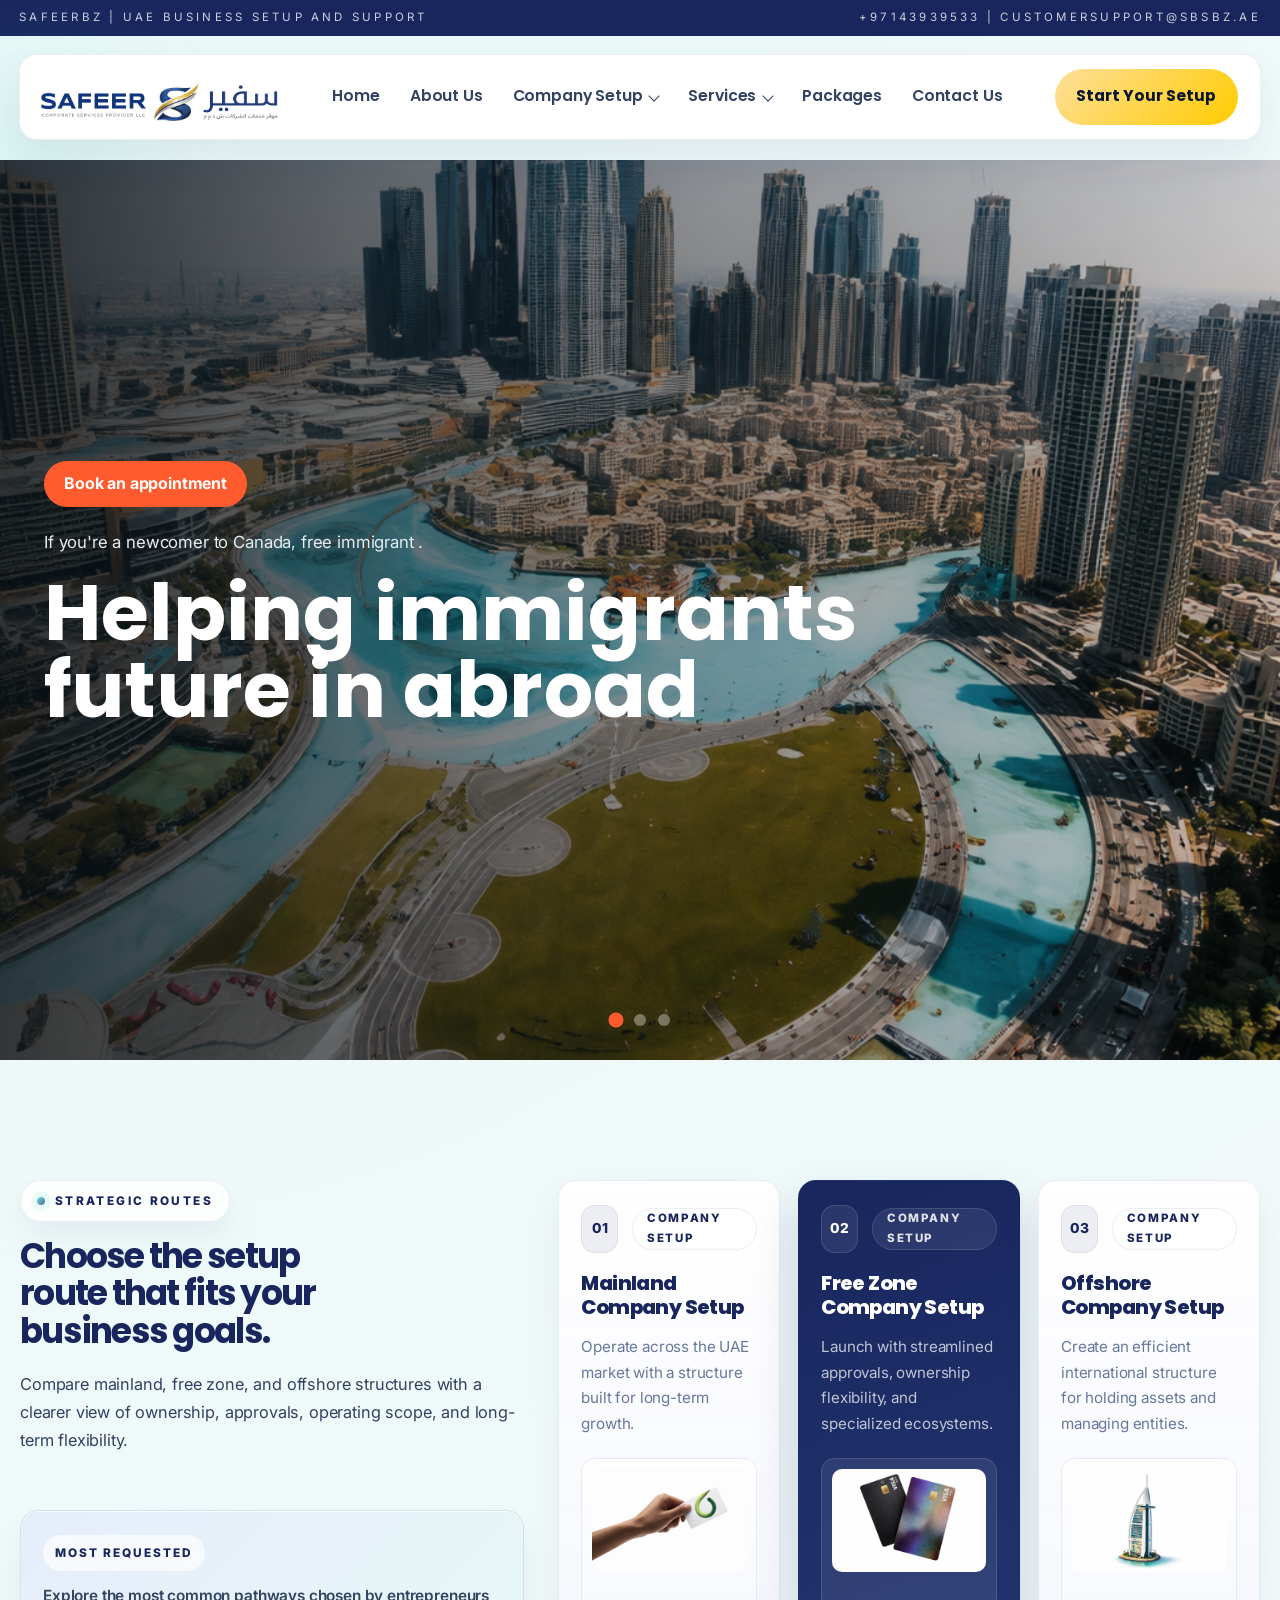
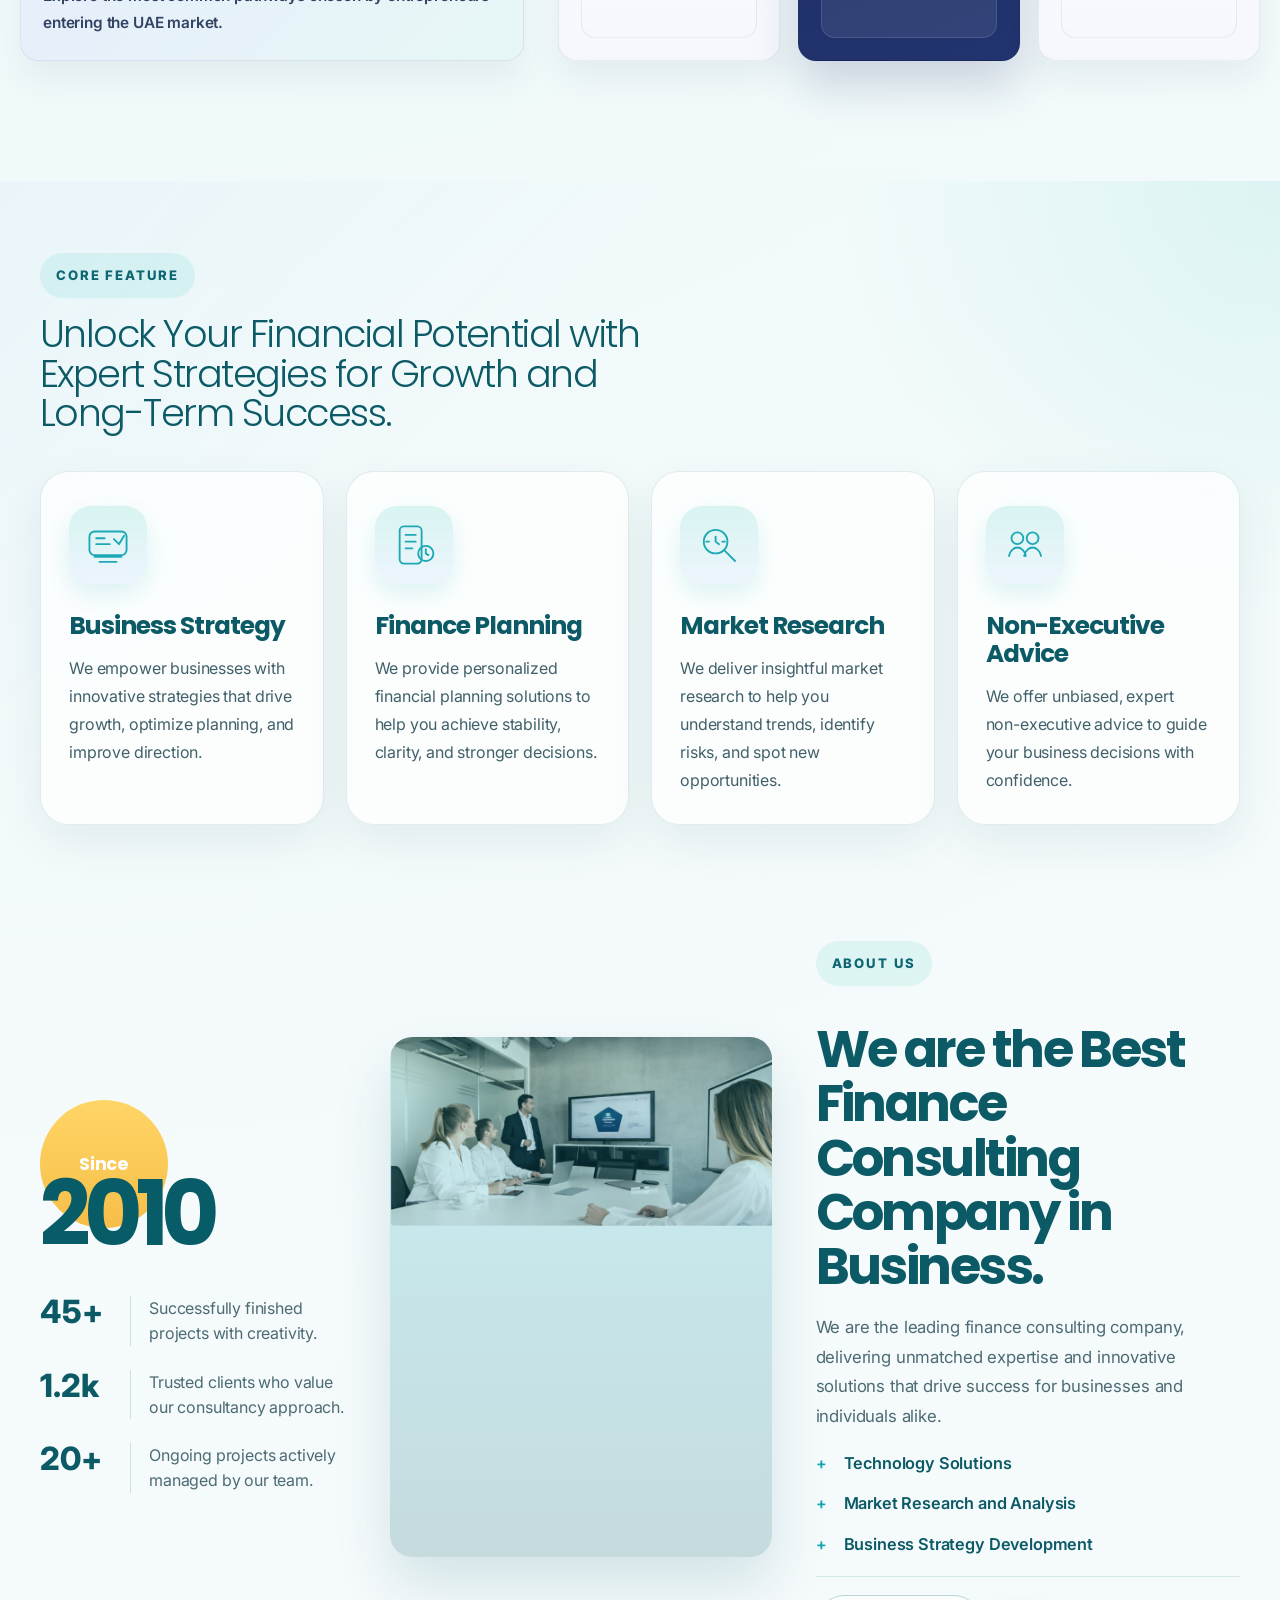
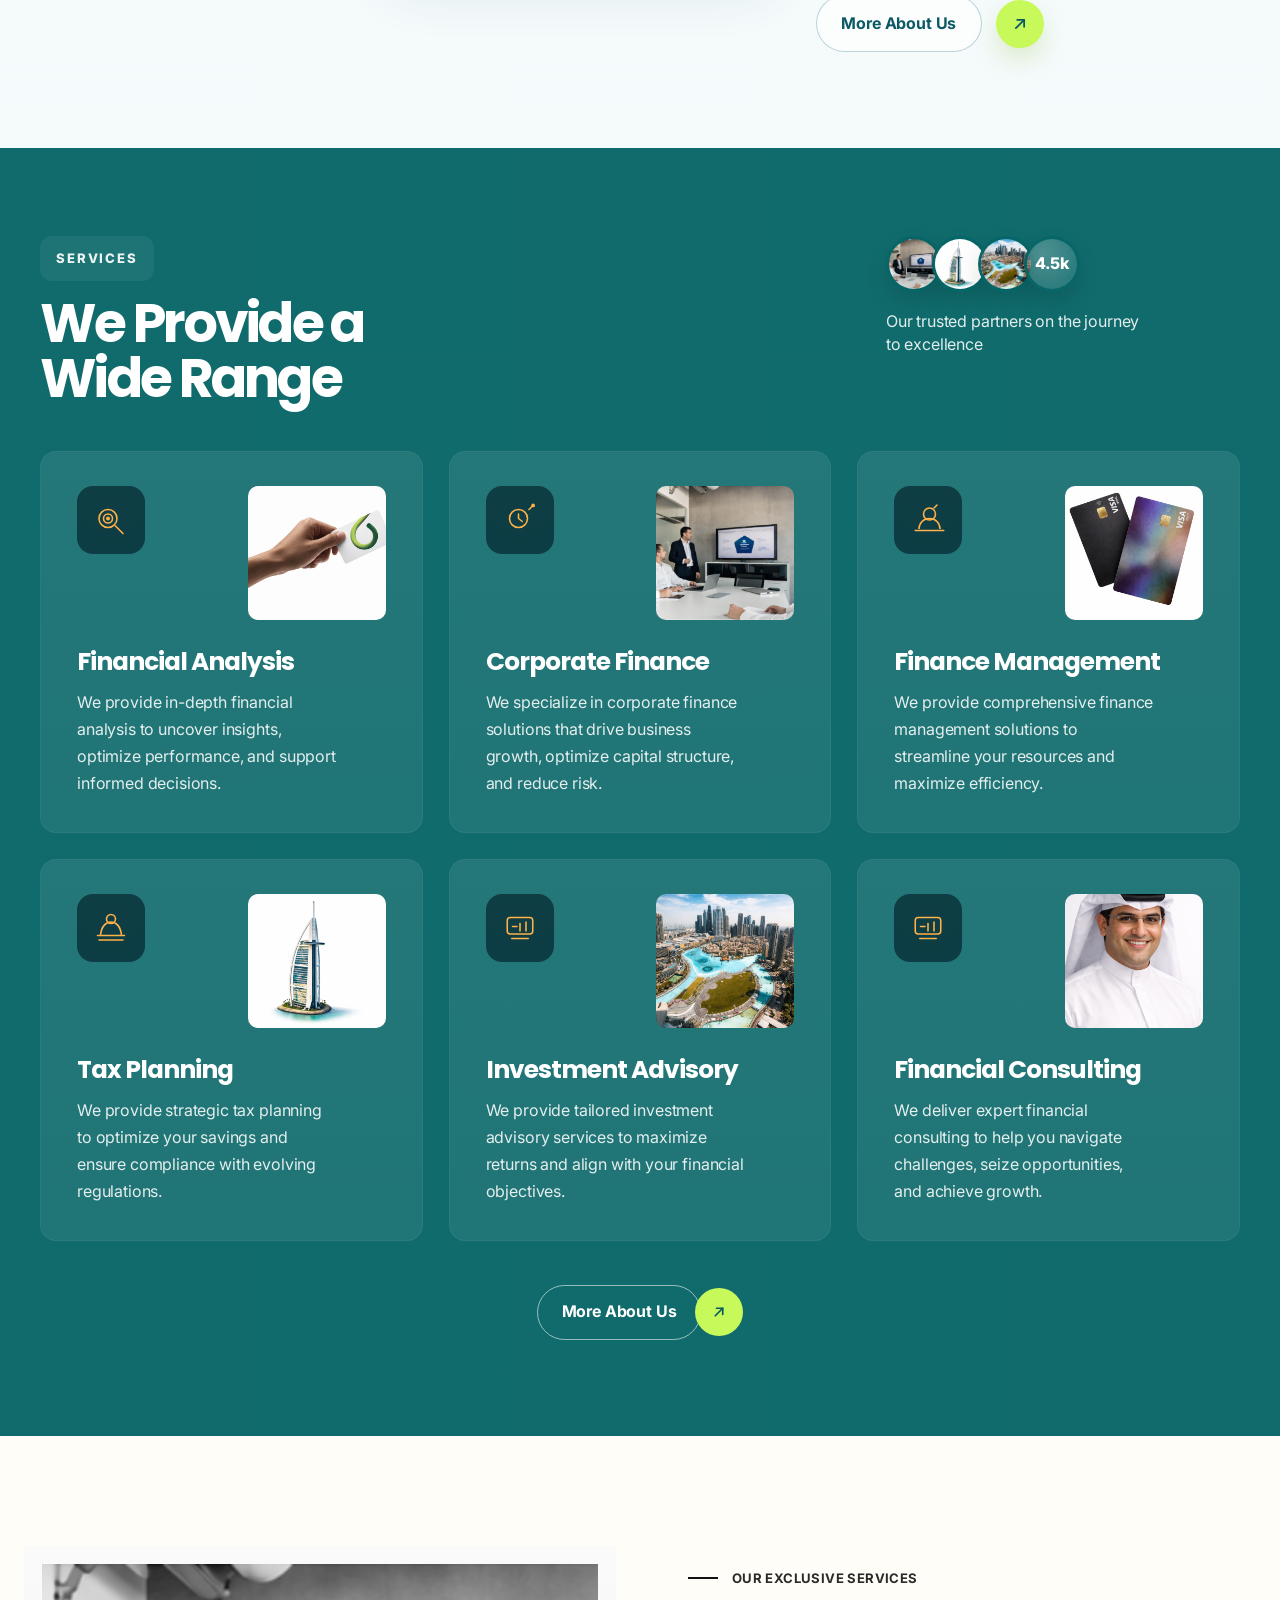
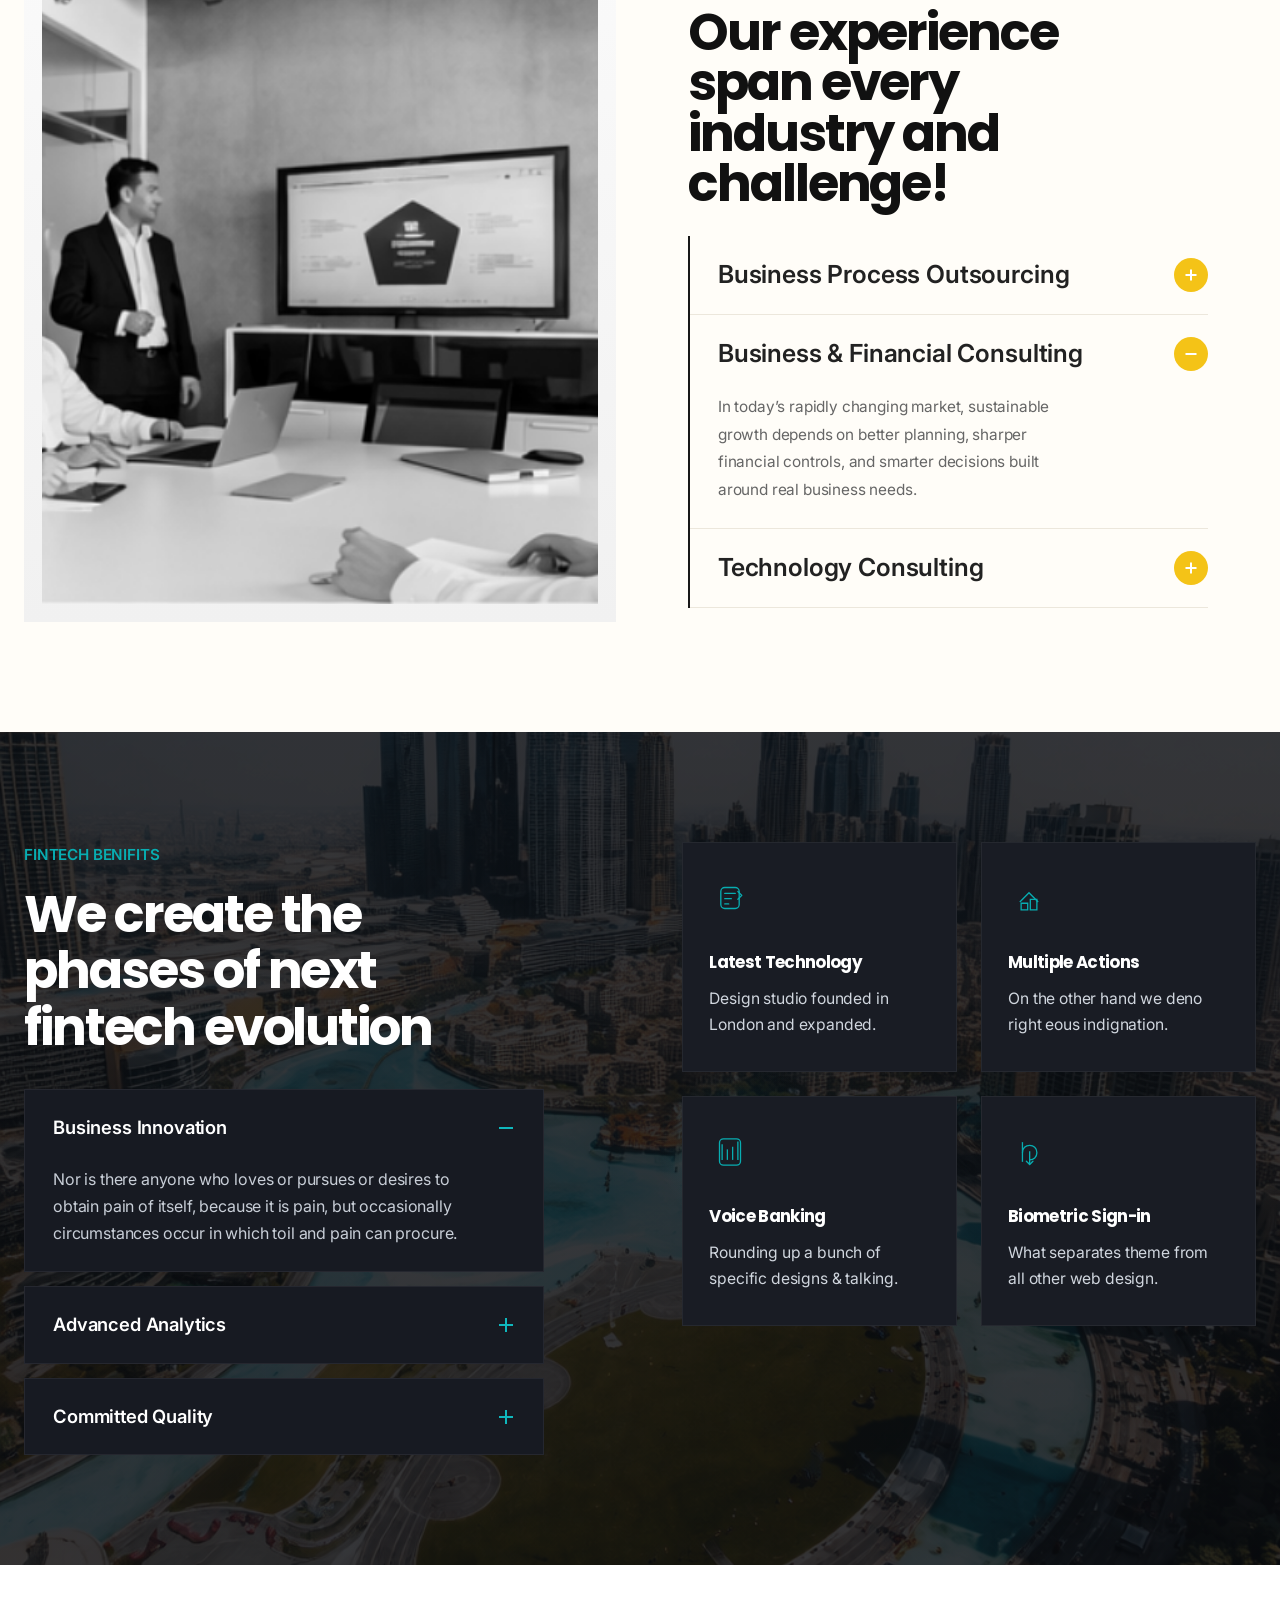
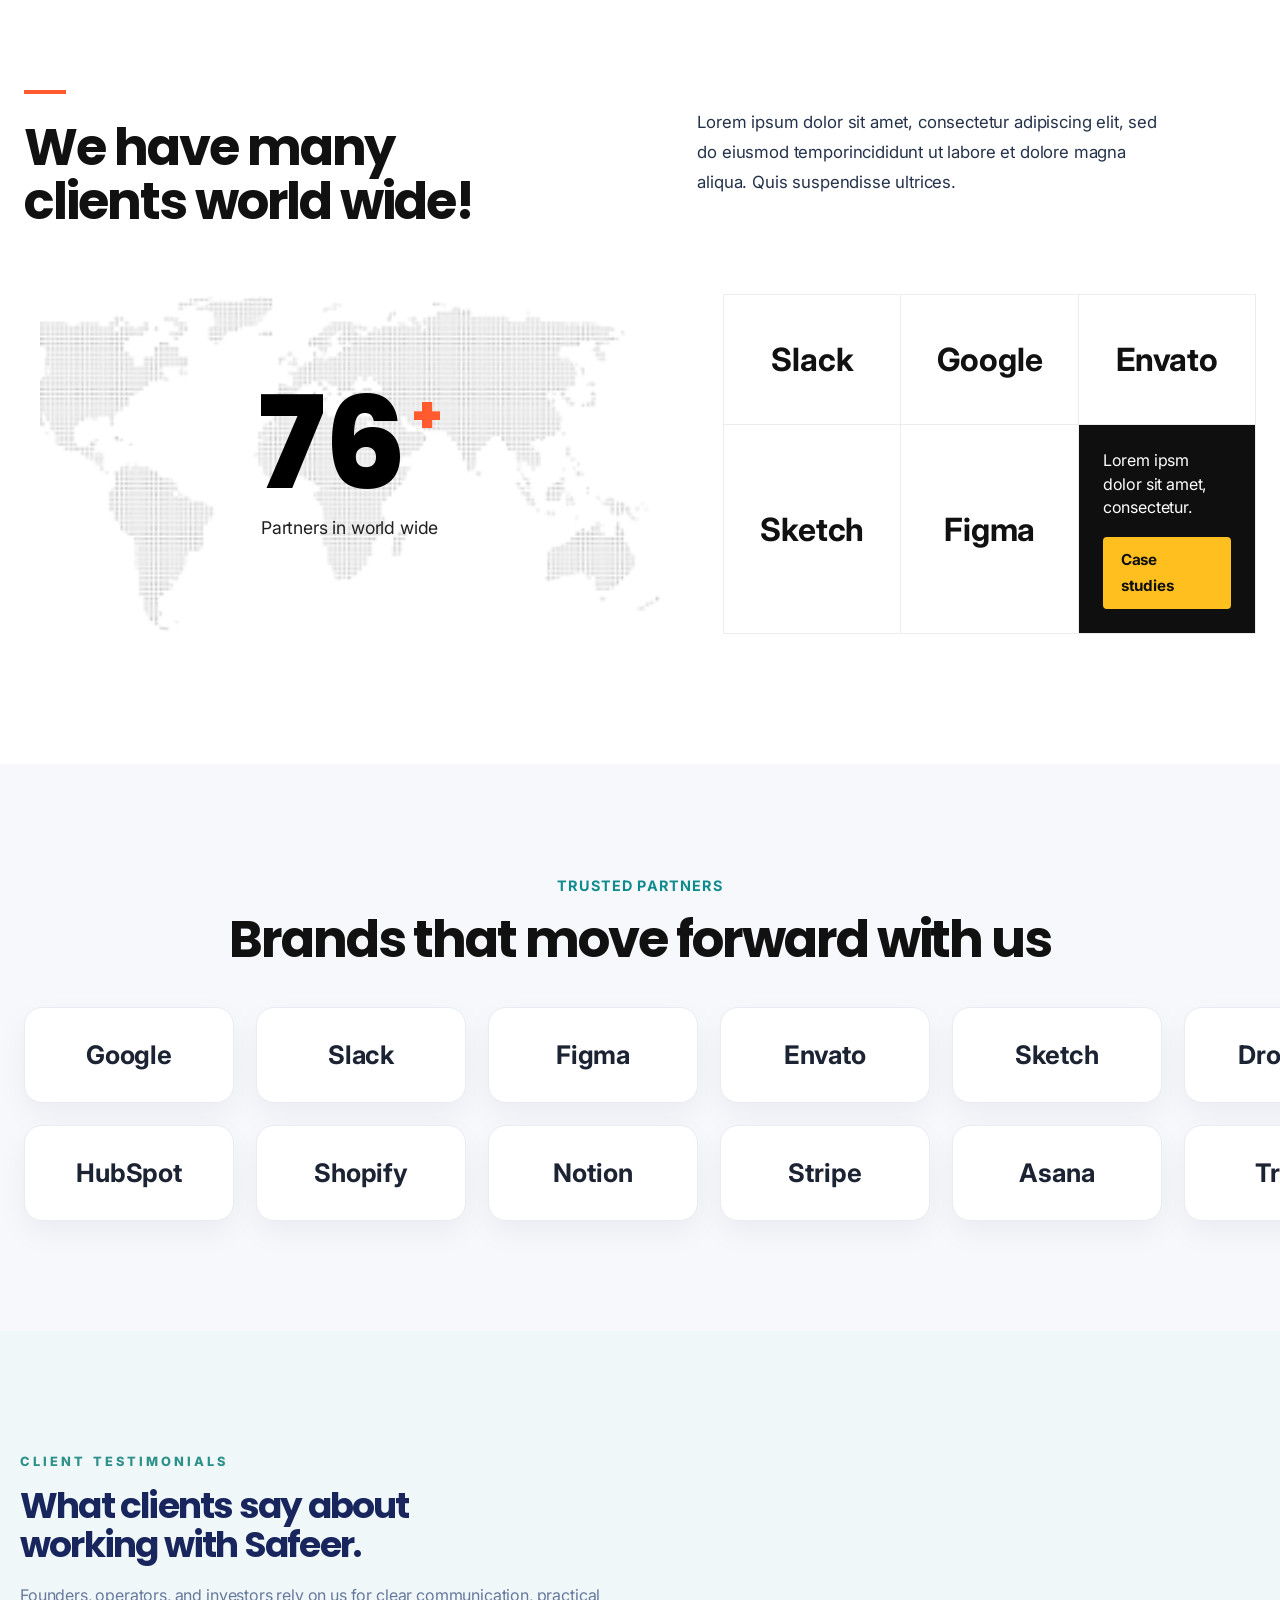
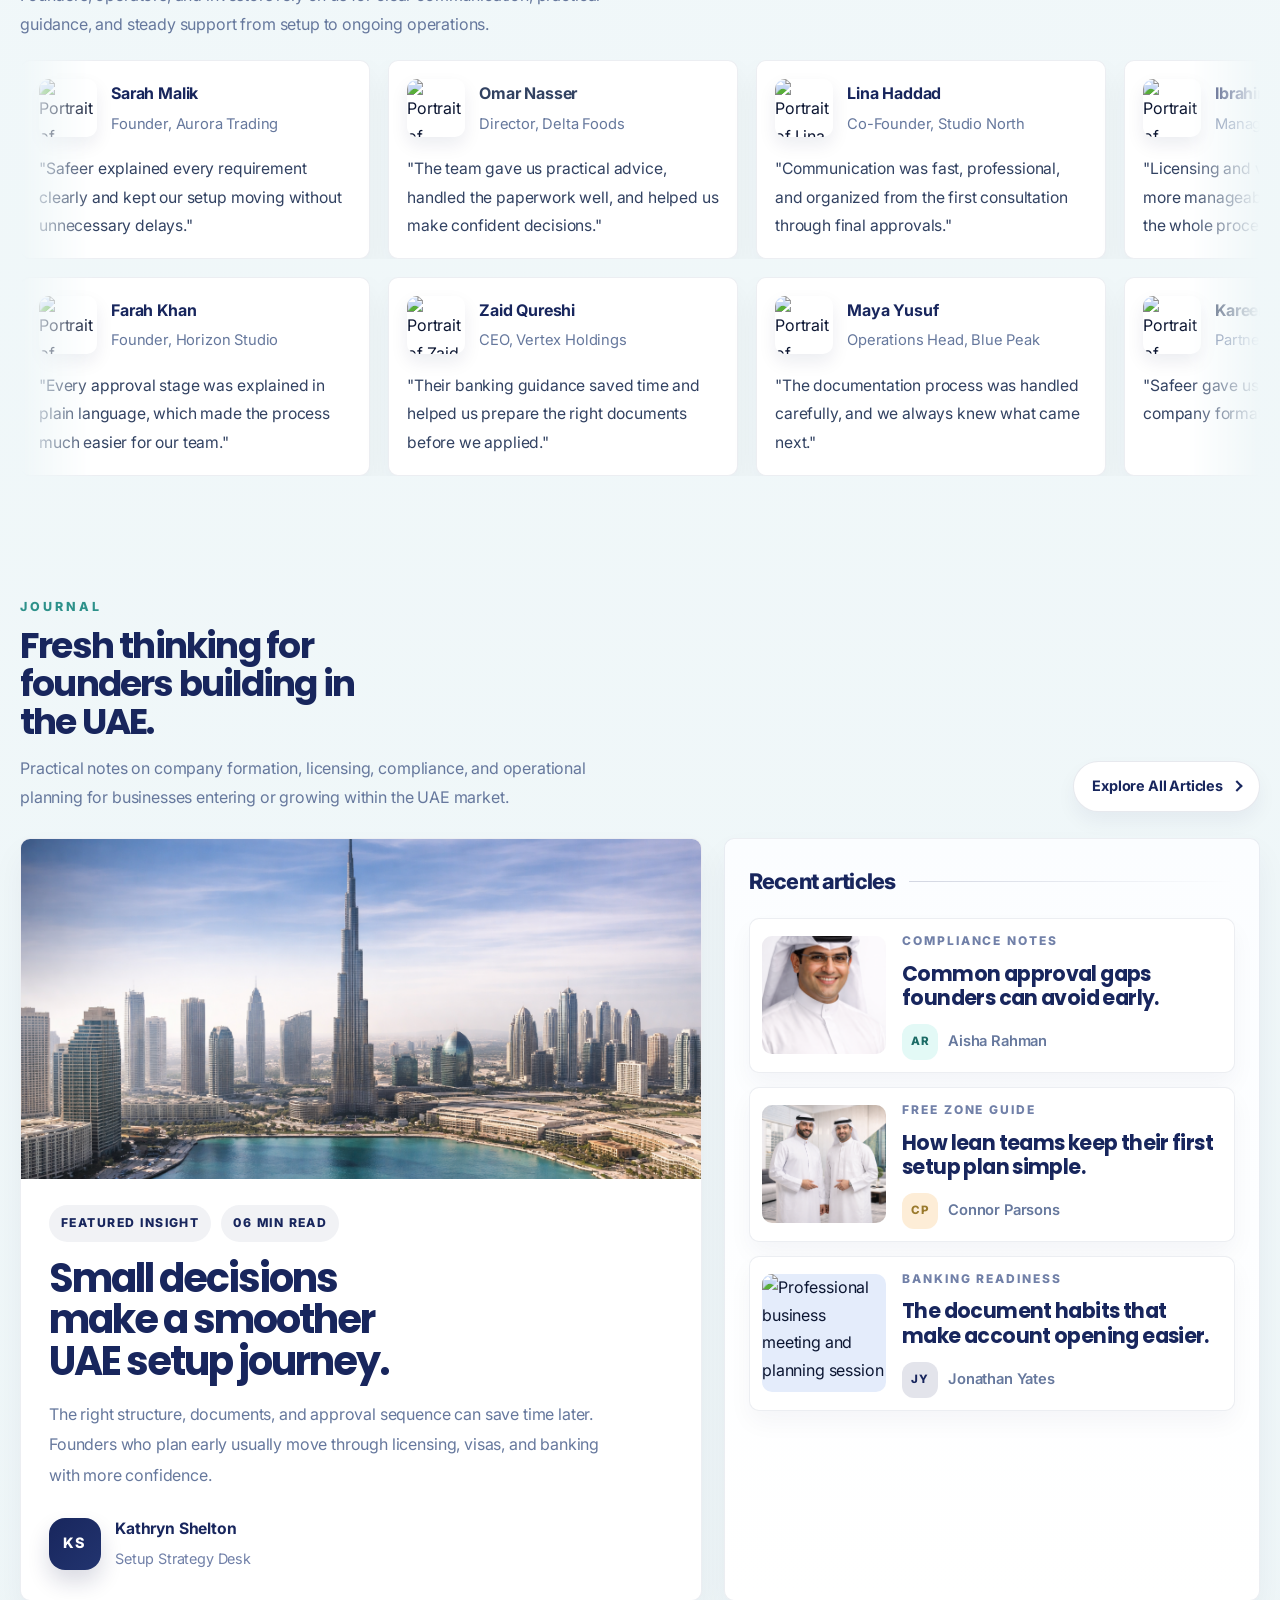
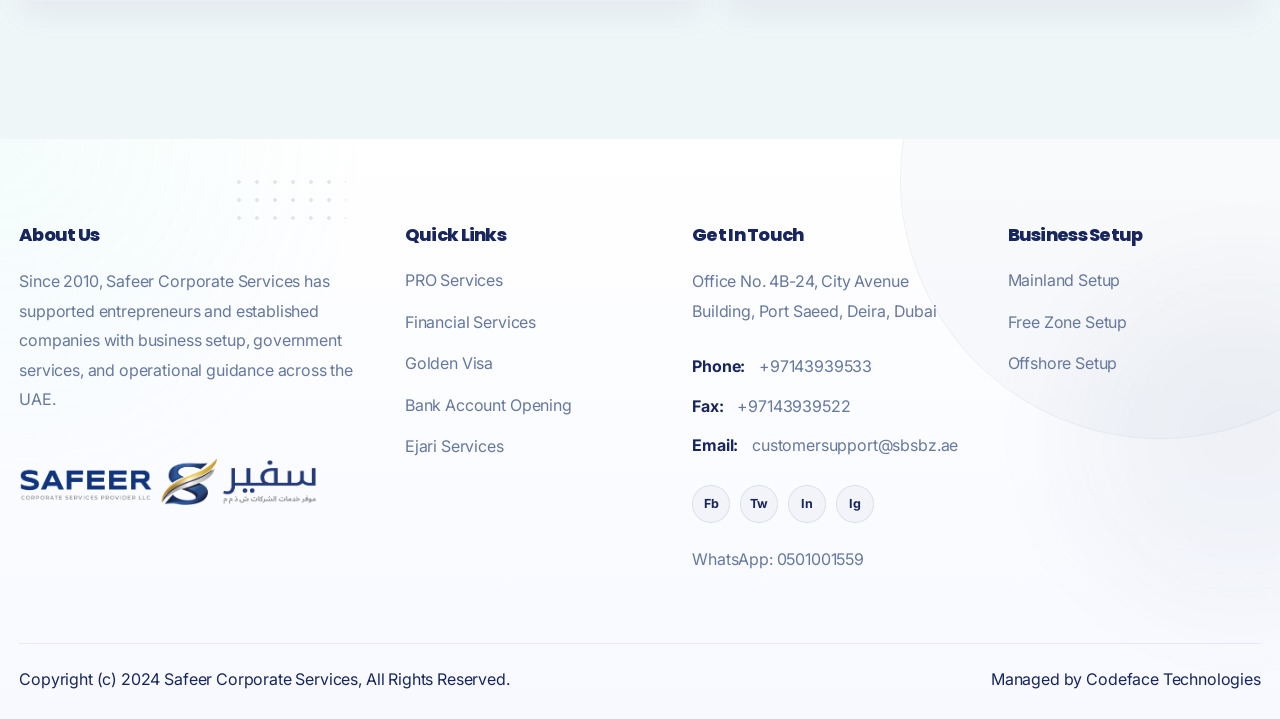
==== commit 3f5c033d: "new-push" ====
--- a/safeerbz-ui/index.html
+++ b/safeerbz-ui/index.html
@@ -90,6 +90,8 @@
       </div>
     </div>
 
+    
+
     <div class="consultio-immigration-hero__slide" style="background-image: url('assets/card3.jpg');">
       <div class="consultio-immigration-hero__overlay"></div>
       <div class="consultio-immigration-hero__container">
